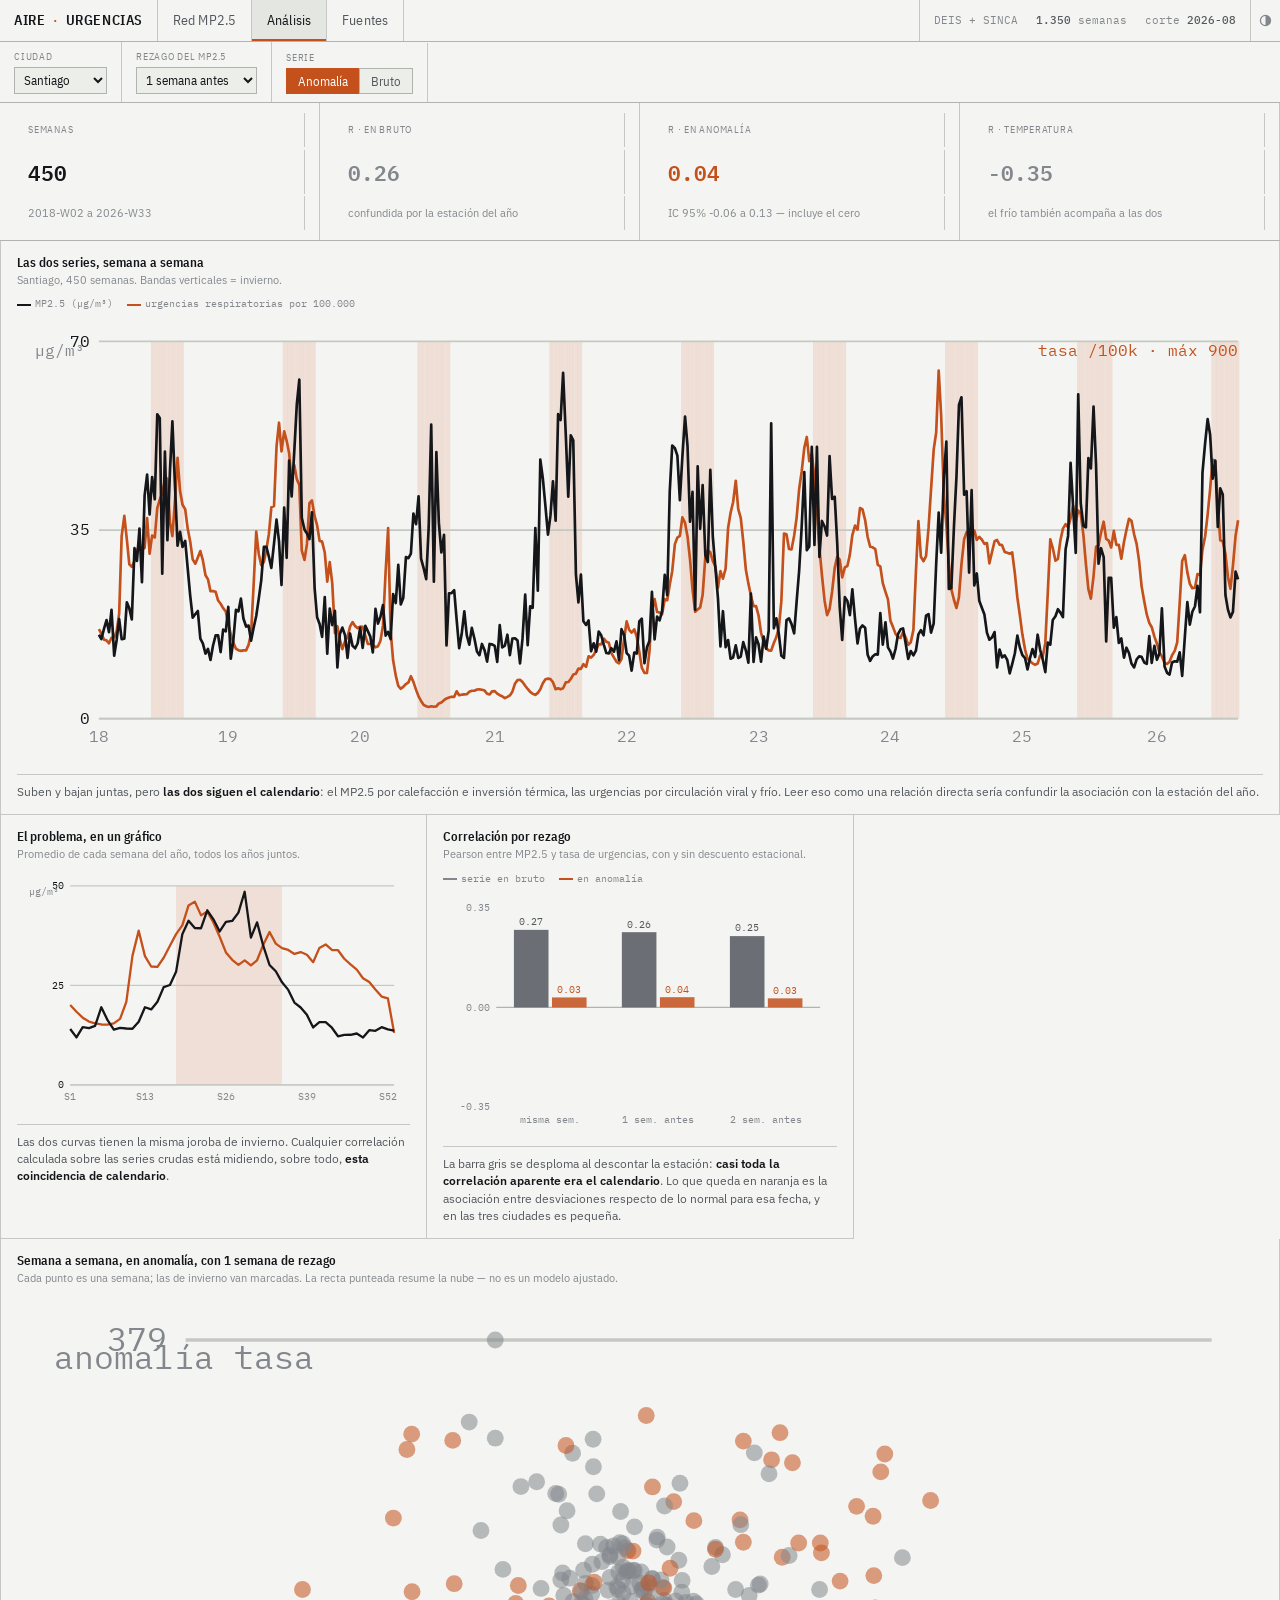
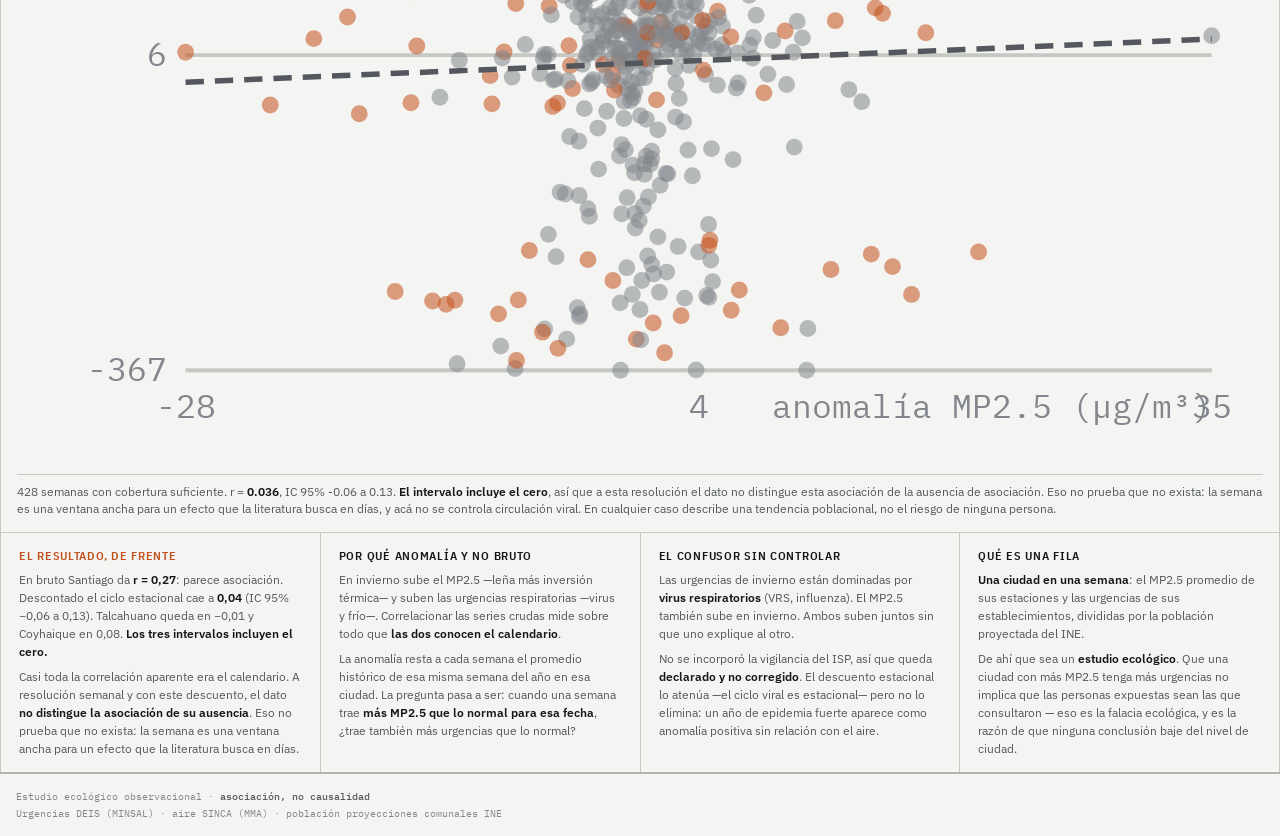
==== sitio/analisis.html @ 6b3b6ead "Rediseñar el sitio con la gramática del meteograma El diseño anterior era la plantilla generica de d" ====
<!doctype html>
<html lang="es">
<head>
<meta charset="utf-8">
<meta name="viewport" content="width=device-width, initial-scale=1">
<title>Análisis semanal · Aire y Urgencias</title>
<meta name="description" content="Asociación entre MP2.5 y consultas de urgencia respiratoria en Santiago, Talcahuano y Coyhaique, 1.350 semanas entre 2018 y 2026.">
<link rel="preconnect" href="https://fonts.gstatic.com" crossorigin>
<link rel="stylesheet" href="https://fonts.googleapis.com/css2?family=IBM+Plex+Mono:wght@400;500;600&family=IBM+Plex+Sans+Condensed:wght@400;500;600&family=IBM+Plex+Sans:wght@400;500;600&display=swap">
<link rel="stylesheet" href="assets/css/estilo.css">
</head>
<body>

<div class="barra">
 <a class="marca" href="index.html">Aire<s>·</s>Urgencias</a>
 <nav>
  <a href="index.html">Red MP2.5</a>
  <a href="analisis.html">Análisis</a>
  <a href="fuentes.html">Fuentes</a>
 </nav>
 <div class="estado">
  <span>DEIS + SINCA</span>
  <span><b id="e-semanas">—</b> semanas</span>
  <span>corte <b id="e-corte">—</b></span>
 </div>
 <button class="tema" aria-label="Cambiar entre tema claro y oscuro">
  <svg width="13" height="13" viewBox="0 0 16 16" fill="currentColor" aria-hidden="true">
   <path d="M8 1a7 7 0 100 14A7 7 0 008 1zm0 1.5v11a5.5 5.5 0 010-11z"/></svg>
 </button>
</div>

<div class="controles">
 <div class="campo">
  <label for="sel-ciudad">Ciudad</label>
  <select id="sel-ciudad"></select>
 </div>
 <div class="campo">
  <label for="sel-rezago">Rezago del MP2.5</label>
  <select id="sel-rezago">
   <option value="0">misma semana</option>
   <option value="1" selected>1 semana antes</option>
   <option value="2">2 semanas antes</option>
  </select>
 </div>
 <div class="campo">
  <label>Serie</label>
  <div class="conmutador" id="modo">
   <button data-modo="anomalia" aria-pressed="true">Anomalía</button>
   <button data-modo="bruto" aria-pressed="false">Bruto</button>
  </div>
 </div>
</div>

<div class="indicadores" id="indicadores"></div>
<div class="paneles" id="paneles"></div>

<div class="franja">
 <div class="notas">
  <section>
   <h3 class="alerta">El resultado, de frente</h3>
   <p>En bruto Santiago da <b>r = 0,27</b>: parece asociación. Descontado el ciclo estacional
    cae a <b>0,04</b> (IC 95% −0,06 a 0,13). Talcahuano queda en −0,01 y Coyhaique en 0,08.
    <b>Los tres intervalos incluyen el cero.</b></p>
   <p>Casi toda la correlación aparente era el calendario. A resolución semanal y con este
    descuento, el dato <b>no distingue la asociación de su ausencia</b>. Eso no prueba que no
    exista: la semana es una ventana ancha para un efecto que la literatura busca en días.</p>
  </section>
  <section>
   <h3>Por qué anomalía y no bruto</h3>
   <p>En invierno sube el MP2.5 —leña más inversión térmica— y suben las urgencias
    respiratorias —virus y frío—. Correlacionar las series crudas mide sobre todo que
    <b>las dos conocen el calendario</b>.</p>
   <p>La anomalía resta a cada semana el promedio histórico de esa misma semana del año en esa
    ciudad. La pregunta pasa a ser: cuando una semana trae <b>más MP2.5 que lo normal para esa
    fecha</b>, ¿trae también más urgencias que lo normal?</p>
  </section>
  <section>
   <h3>El confusor sin controlar</h3>
   <p>Las urgencias de invierno están dominadas por <b>virus respiratorios</b> (VRS,
    influenza). El MP2.5 también sube en invierno. Ambos suben juntos sin que uno explique al
    otro.</p>
   <p>No se incorporó la vigilancia del ISP, así que queda <b>declarado y no corregido</b>. El
    descuento estacional lo atenúa —el ciclo viral es estacional— pero no lo elimina: un año
    de epidemia fuerte aparece como anomalía positiva sin relación con el aire.</p>
  </section>
  <section>
   <h3>Qué es una fila</h3>
   <p><b>Una ciudad en una semana</b>: el MP2.5 promedio de sus estaciones y las urgencias de
    sus establecimientos, divididas por la población proyectada del INE.</p>
   <p>De ahí que sea un <b>estudio ecológico</b>. Que una ciudad con más MP2.5 tenga más
    urgencias no implica que las personas expuestas sean las que consultaron — eso es la
    falacia ecológica, y es la razón de que ninguna conclusión baje del nivel de ciudad.</p>
  </section>
 </div>
</div>

<footer>
 Estudio ecológico observacional · <b>asociación, no causalidad</b><br>
 Urgencias DEIS (MINSAL) · aire SINCA (MMA) · población proyecciones comunales INE
</footer>

<script src="assets/js/comun.js"></script>
<script src="assets/js/analisis.js"></script>
</body>
</html>
---- sitio/assets/css/estilo.css ----
/* Aire y Urgencias — hoja de estilo.

   Referencia de forma: el meteograma. Paneles apilados que comparten UN eje de
   tiempo, sin ejes repetidos; retícula de pelo; números monoespaciados; tipo
   condensada para las etiquetas. Nada de tarjetas flotando ni sombras: los
   paneles se separan con una línea de 1px, como en un instrumento.

   El color es funcional. La interfaz es acromática y el ÚNICO color saturado
   es la escala de MP2.5 más la marca de selección. Si algo tiene color, es
   porque significa algo. */

:root {
  /* Gris de instrumento: neutro frío con una pizca de verde, no azul pizarra. */
  --fondo:#E4E6E2; --panel:#F4F5F2; --panel-2:#ECEEEA; --hundido:#D8DAD5;
  --tinta:#14161A; --tinta-2:#54585E; --tinta-3:#83878D;
  --linea:#C6C9C3; --linea-2:#B0B4AD;
  /* Única marca de estado: naranja de señal, como la aguja de un registrador. */
  --senal:#C4501C; --senal-suave:rgba(196,80,28,.13);
  /* Escala MP2.5 — guías anuales OMS 2021: 5 / 10 / 15 / 25 / 35 µg/m³. */
  --e0:#3C7078; --e1:#6F9160; --e2:#B79A38; --e3:#C4762F; --e4:#AC4632; --e5:#6B2C42;
  --sindato:#B0B4AD;
  color-scheme: light;
}
@media (prefers-color-scheme: dark) { :root:not([data-theme="light"]) {
  --fondo:#0D0F12; --panel:#14171B; --panel-2:#1A1D22; --hundido:#090B0D;
  --tinta:#E2E4E0; --tinta-2:#969A9F; --tinta-3:#6A6E74;
  --linea:#262A2F; --linea-2:#343940;
  --senal:#E8703A; --senal-suave:rgba(232,112,58,.16);
  --e0:#4E8B94; --e1:#84A874; --e2:#CFAF45; --e3:#DC873A; --e4:#C55340; --e5:#8E3D58;
  --sindato:#343940;
  color-scheme: dark;
}}
:root[data-theme="dark"] {
  --fondo:#0D0F12; --panel:#14171B; --panel-2:#1A1D22; --hundido:#090B0D;
  --tinta:#E2E4E0; --tinta-2:#969A9F; --tinta-3:#6A6E74;
  --linea:#262A2F; --linea-2:#343940;
  --senal:#E8703A; --senal-suave:rgba(232,112,58,.16);
  --e0:#4E8B94; --e1:#84A874; --e2:#CFAF45; --e3:#DC873A; --e4:#C55340; --e5:#8E3D58;
  --sindato:#343940;
  color-scheme: dark;
}

*{box-sizing:border-box}
body{margin:0;background:var(--fondo);color:var(--tinta);
  font:400 13px/1.45 "IBM Plex Sans","Helvetica Neue",Arial,sans-serif;
  -webkit-font-smoothing:antialiased}
h1,h2,h3{margin:0;font-family:"IBM Plex Sans Condensed","IBM Plex Sans",Arial,sans-serif;
  font-weight:600;letter-spacing:0}
a{color:inherit}
.n{font-family:"IBM Plex Mono",ui-monospace,monospace;font-variant-numeric:tabular-nums}
.cond{font-family:"IBM Plex Sans Condensed","IBM Plex Sans",Arial,sans-serif}
:focus-visible{outline:1px solid var(--senal);outline-offset:1px}

/* ============ barra superior ============ */
.barra{display:flex;align-items:stretch;height:42px;background:var(--panel);
  border-bottom:1px solid var(--linea-2);position:sticky;top:0;z-index:900}
.barra .marca{display:flex;align-items:center;gap:8px;padding:0 14px;
  border-right:1px solid var(--linea);font-family:"IBM Plex Sans Condensed",Arial,sans-serif;
  font-weight:600;font-size:14px;letter-spacing:.04em;text-transform:uppercase;
  text-decoration:none;white-space:nowrap}
.barra .marca s{text-decoration:none;color:var(--senal)}
.barra nav{display:flex}
.barra nav a{display:flex;align-items:center;padding:0 15px;text-decoration:none;
  font-family:"IBM Plex Sans Condensed",Arial,sans-serif;font-size:13.5px;
  color:var(--tinta-2);border-right:1px solid var(--linea);letter-spacing:.01em}
.barra nav a:hover{color:var(--tinta);background:var(--panel-2)}
.barra nav a[aria-current="page"]{color:var(--tinta);background:var(--fondo);
  box-shadow:inset 0 -2px 0 var(--senal)}
.barra .estado{margin-left:auto;display:flex;align-items:center;gap:18px;padding:0 14px;
  font-family:"IBM Plex Mono",monospace;font-size:10.5px;color:var(--tinta-3);
  border-left:1px solid var(--linea);white-space:nowrap}
.barra .estado b{color:var(--tinta-2);font-weight:500}
.tema{width:30px;border:0;border-left:1px solid var(--linea);background:var(--panel);
  color:var(--tinta-3);cursor:pointer;display:grid;place-items:center}
.tema:hover{color:var(--tinta);background:var(--panel-2)}

/* ============ consola: riel + mapa + tira de tiempo ============ */
.consola{display:grid;grid-template-columns:298px minmax(0,1fr);
  grid-template-rows:minmax(0,1fr) auto;height:calc(100vh - 42px);min-height:560px;
  border-bottom:1px solid var(--linea-2)}
@media (max-width:900px){
  .consola{grid-template-columns:1fr;grid-template-rows:auto 320px auto;height:auto}
  .riel{max-height:300px}
}

/* --- riel de estaciones: una tabla densa, como la lista de un instrumento --- */
.riel{background:var(--panel);border-right:1px solid var(--linea-2);overflow-y:auto;
  min-height:0}
.riel-tit{display:flex;align-items:baseline;justify-content:space-between;
  padding:8px 12px 7px;border-bottom:1px solid var(--linea);position:sticky;top:0;
  background:var(--panel);z-index:2}
.riel-tit h2{font-size:12px;letter-spacing:.07em;text-transform:uppercase}
.riel-tit span{font-family:"IBM Plex Mono",monospace;font-size:10px;color:var(--tinta-3)}
.grupo-ciudad{display:flex;align-items:baseline;gap:8px;padding:9px 12px 5px;
  border-bottom:1px solid var(--linea);background:var(--panel-2);cursor:pointer}
.grupo-ciudad:hover{background:var(--hundido)}
.grupo-ciudad h3{font-size:12.5px;letter-spacing:.05em;text-transform:uppercase}
.grupo-ciudad .cifra{margin-left:auto;font-family:"IBM Plex Mono",monospace;
  font-size:12px;font-weight:600;font-variant-numeric:tabular-nums}
.grupo-ciudad .meta{font-family:"IBM Plex Mono",monospace;font-size:9.5px;
  color:var(--tinta-3)}
.fila-est{display:grid;grid-template-columns:1fr 46px 62px;align-items:center;gap:7px;
  padding:5px 12px;border-bottom:1px solid var(--linea);cursor:pointer;width:100%;
  background:none;border-left:2px solid transparent;text-align:left;color:inherit;
  font:inherit}
.fila-est:hover{background:var(--panel-2)}
.fila-est[aria-pressed="true"]{background:var(--senal-suave);border-left-color:var(--senal)}
.fila-est .nom{font-family:"IBM Plex Sans Condensed",Arial,sans-serif;font-size:12.5px;
  white-space:nowrap;overflow:hidden;text-overflow:ellipsis}
.fila-est .val{font-family:"IBM Plex Mono",monospace;font-size:12px;font-weight:600;
  text-align:right;font-variant-numeric:tabular-nums}
.fila-est .val i{font-style:normal;font-size:9px;color:var(--tinta-3);font-weight:400}
.fila-est svg{display:block}
.sin-viento{font-family:"IBM Plex Mono",monospace;font-size:8.5px;color:var(--tinta-3);
  letter-spacing:.04em}

/* --- mapa a sangre, sin marco --- */
#mapa{min-height:0;background:var(--panel-2)}
.leaflet-container{background:var(--panel-2)!important;
  font-family:"IBM Plex Sans Condensed",Arial,sans-serif!important;font-size:11px!important}
.leaflet-control-attribution{background:var(--panel)!important;color:var(--tinta-3)!important;
  font-size:9.5px!important;border-left:1px solid var(--linea)!important;
  border-top:1px solid var(--linea)!important;border-radius:0!important}
.leaflet-control-attribution a{color:var(--tinta-2)!important}
.leaflet-bar{border:1px solid var(--linea-2)!important;border-radius:0!important;box-shadow:none!important}
.leaflet-bar a{background:var(--panel)!important;color:var(--tinta)!important;
  border-radius:0!important;border-bottom:1px solid var(--linea)!important;
  width:26px!important;height:26px!important;line-height:26px!important}
.leaflet-bar a:hover{background:var(--panel-2)!important}
.leaflet-tooltip{background:var(--panel)!important;border:1px solid var(--linea-2)!important;
  border-radius:0!important;box-shadow:none!important;color:var(--tinta)!important;
  font-family:"IBM Plex Sans Condensed",Arial,sans-serif!important;font-size:11.5px!important;
  padding:4px 7px!important}
.leaflet-tooltip::before{display:none!important}
.rotulo{background:none;border:0}
.rotulo span{font-family:"IBM Plex Sans Condensed",Arial,sans-serif;font-size:10.5px;
  color:var(--tinta-2);white-space:nowrap;
  text-shadow:0 0 3px var(--panel-2),0 0 3px var(--panel-2),0 0 5px var(--panel-2)}
.rotulo.on span{color:var(--tinta);font-weight:600}

/* --- tira de tiempo: un gráfico que se recorre, no un deslizador --- */
.tira{grid-column:1 / -1;display:flex;align-items:stretch;background:var(--panel);
  border-top:1px solid var(--linea-2);height:86px}
.tira .mando{display:flex;flex-direction:column;justify-content:center;gap:3px;
  padding:0 12px;border-right:1px solid var(--linea);min-width:132px}
.tira .mando .mes{font-family:"IBM Plex Mono",monospace;font-size:15px;font-weight:600;
  letter-spacing:-.01em;font-variant-numeric:tabular-nums}
.tira .mando .sub{font-family:"IBM Plex Mono",monospace;font-size:9.5px;color:var(--tinta-3)}
.tira .mando .bs{display:flex;gap:4px;margin-top:3px}
.tira .mando button{width:24px;height:20px;border:1px solid var(--linea-2);
  background:var(--panel-2);color:var(--tinta-2);cursor:pointer;display:grid;
  place-items:center;padding:0}
.tira .mando button:hover{color:var(--tinta);border-color:var(--senal)}
.tira .lienzo{flex:1;min-width:0;position:relative;cursor:col-resize}
.tira .lienzo svg{display:block;width:100%;height:100%}

/* ============ detalle de estación: meteograma ============ */
.detalle{border-bottom:1px solid var(--linea-2);background:var(--panel)}
.det-cab{display:flex;align-items:baseline;gap:14px;flex-wrap:wrap;padding:11px 16px;
  border-bottom:1px solid var(--linea)}
.det-cab h2{font-size:17px;letter-spacing:-.01em}
.det-cab .id{font-family:"IBM Plex Mono",monospace;font-size:10.5px;color:var(--tinta-3);
  letter-spacing:.04em}
.det-cab .der{margin-left:auto;display:flex;gap:20px;align-items:baseline}
.det-cab .der div{text-align:right}
.det-cab .der .k{font-family:"IBM Plex Sans Condensed",Arial,sans-serif;font-size:9.5px;
  letter-spacing:.08em;text-transform:uppercase;color:var(--tinta-3)}
.det-cab .der .v{font-family:"IBM Plex Mono",monospace;font-size:15px;font-weight:600;
  font-variant-numeric:tabular-nums;margin-top:1px}
.det-cuerpo{display:grid;grid-template-columns:minmax(0,1fr) 268px}
@media (max-width:820px){.det-cuerpo{grid-template-columns:1fr}}
.meteograma{padding:12px 16px 14px;min-width:0}
.meteograma svg{display:block;width:100%;height:auto}
.lado{border-left:1px solid var(--linea);padding:12px 16px;min-width:0}
@media (max-width:820px){.lado{border-left:0;border-top:1px solid var(--linea)}}
.lado h3{font-size:11px;letter-spacing:.07em;text-transform:uppercase;color:var(--tinta-2);
  margin-bottom:8px}
.lado svg{display:block;width:100%;height:auto;max-width:236px;margin:0 auto}
.viento{margin-top:11px;padding-top:10px;border-top:1px solid var(--linea);
  display:flex;gap:10px;align-items:flex-start}
.viento .txt{font-size:11.5px;color:var(--tinta-2);line-height:1.45;min-width:0}
.viento .txt b{color:var(--tinta);font-weight:600}
.viento .txt em{font-style:normal;display:block;font-family:"IBM Plex Mono",monospace;
  font-size:9px;letter-spacing:.07em;text-transform:uppercase;color:var(--tinta-3);
  margin-bottom:2px}
.aviso{background:var(--panel-2);border:1px solid var(--linea);padding:11px 13px;
  font-size:11.5px;color:var(--tinta-2);line-height:1.5;margin:0}
.aviso b{color:var(--tinta)}

/* ============ tablas ============ */
.scroll-x{overflow-x:auto}
table{width:100%;border-collapse:collapse;font-size:11.5px}
th{font-family:"IBM Plex Sans Condensed",Arial,sans-serif;font-size:10px;font-weight:600;
  letter-spacing:.06em;text-transform:uppercase;color:var(--tinta-3);text-align:right;
  padding:0 0 4px 9px;border-bottom:1px solid var(--linea-2);white-space:nowrap}
th:first-child{text-align:left;padding-left:0}
td{padding:3.5px 0 3.5px 9px;border-bottom:1px solid var(--linea);text-align:right;
  font-family:"IBM Plex Mono",monospace;font-variant-numeric:tabular-nums}
td:first-child{text-align:left;padding-left:0}
tr.parcial td{color:var(--tinta-3)}
tr.parcial td:first-child::after{content:" parcial";font-size:8.5px;letter-spacing:.06em;
  text-transform:uppercase;color:var(--e3)}

/* ============ escala ============ */
.escala{display:flex;align-items:center;gap:12px;padding:8px 16px;background:var(--panel-2);
  border-bottom:1px solid var(--linea);flex-wrap:wrap}
.escala .et{font-family:"IBM Plex Sans Condensed",Arial,sans-serif;font-size:10px;
  letter-spacing:.07em;text-transform:uppercase;color:var(--tinta-3)}
.rampa{display:flex;flex:1;min-width:190px;max-width:420px}
.rampa div{flex:1;height:9px;position:relative}
.rampa div span{position:absolute;top:11px;left:0;transform:translateX(-50%);
  font-family:"IBM Plex Mono",monospace;font-size:8.5px;color:var(--tinta-3)}
.escala p{margin:0;font-size:11px;color:var(--tinta-3);flex-basis:100%;line-height:1.4}

/* ============ prosa y notas ============ */
.franja{background:var(--panel);border-bottom:1px solid var(--linea-2)}
.caja{max-width:1500px;margin:0 auto;padding:0 16px}
.notas{display:grid;grid-template-columns:repeat(auto-fit,minmax(270px,1fr));gap:0;
  border-left:1px solid var(--linea)}
.notas section{padding:14px 18px;border-right:1px solid var(--linea);min-width:0}
.notas h3{font-size:12px;letter-spacing:.06em;text-transform:uppercase;margin-bottom:7px}
.notas h3.alerta{color:var(--senal)}
.notas p{margin:0 0 7px;font-size:12px;color:var(--tinta-2);line-height:1.5}
.notas p:last-child{margin-bottom:0}
.notas b{color:var(--tinta);font-weight:600}

.prosa{max-width:74ch;padding:26px 0 46px}
.prosa h1{font-size:26px;letter-spacing:-.015em;margin-bottom:6px}
.prosa .bajada{font-size:14px;color:var(--tinta-2);margin:0 0 26px}
.prosa h2{font-size:16px;letter-spacing:.03em;text-transform:uppercase;margin:30px 0 10px;
  padding-bottom:5px;border-bottom:1px solid var(--linea-2)}
.prosa h3{font-size:13.5px;margin:18px 0 6px}
.prosa p{margin:0 0 11px;color:var(--tinta-2);line-height:1.6}
.prosa strong{color:var(--tinta);font-weight:600}
.prosa ul,.prosa ol{margin:0 0 12px;padding-left:19px;color:var(--tinta-2);line-height:1.6}
.prosa li{margin-bottom:5px}
.prosa code{font-family:"IBM Plex Mono",monospace;font-size:11.5px;background:var(--panel-2);
  border:1px solid var(--linea);padding:0 4px}
.prosa pre{background:var(--panel-2);border:1px solid var(--linea);padding:11px 13px;
  overflow-x:auto;font-size:11.5px;line-height:1.55;margin:0 0 13px}
.prosa pre code{background:none;border:0;padding:0}
.prosa table{margin-bottom:14px}
ol.reglas{list-style:none;padding:0;counter-reset:r}
ol.reglas li{counter-increment:r;position:relative;padding-left:26px;margin-bottom:9px}
ol.reglas li::before{content:counter(r);position:absolute;left:0;top:0;
  font-family:"IBM Plex Mono",monospace;font-size:11px;color:var(--senal);font-weight:600}

/* ============ análisis ============ */
.controles{display:flex;align-items:flex-end;gap:0;background:var(--panel);
  border-bottom:1px solid var(--linea-2);flex-wrap:wrap}
.campo{display:flex;flex-direction:column;gap:3px;padding:8px 14px;
  border-right:1px solid var(--linea)}
.campo label{font-family:"IBM Plex Sans Condensed",Arial,sans-serif;font-size:9.5px;
  letter-spacing:.08em;text-transform:uppercase;color:var(--tinta-3)}
.campo select{font-family:"IBM Plex Sans Condensed",Arial,sans-serif;font-size:13px;
  padding:3px 5px;border:1px solid var(--linea-2);background:var(--panel-2);
  color:var(--tinta);cursor:pointer;border-radius:0}
.conmutador{display:flex}
.conmutador button{font-family:"IBM Plex Sans Condensed",Arial,sans-serif;font-size:12.5px;
  padding:4px 11px;border:1px solid var(--linea-2);background:var(--panel-2);
  color:var(--tinta-2);cursor:pointer;margin-left:-1px}
.conmutador button:first-child{margin-left:0}
.conmutador button[aria-pressed="true"]{background:var(--senal);border-color:var(--senal);
  color:#fff}
.indicadores{display:grid;grid-template-columns:repeat(auto-fit,minmax(148px,1fr));
  background:var(--panel);border-bottom:1px solid var(--linea-2)}
.indicadores div{padding:10px 14px;border-right:1px solid var(--linea);min-width:0}
.indicadores .k{font-family:"IBM Plex Sans Condensed",Arial,sans-serif;font-size:9.5px;
  letter-spacing:.08em;text-transform:uppercase;color:var(--tinta-3)}
.indicadores .v{font-family:"IBM Plex Mono",monospace;font-size:21px;font-weight:600;
  line-height:1.15;margin-top:3px;font-variant-numeric:tabular-nums}
.indicadores .d{font-size:10.5px;color:var(--tinta-3);margin-top:2px;line-height:1.35}
.paneles{display:grid;grid-template-columns:repeat(auto-fit,minmax(380px,1fr));
  border-left:1px solid var(--linea);background:var(--panel)}
.paneles > section{border-right:1px solid var(--linea);border-bottom:1px solid var(--linea);
  padding:12px 16px 14px;min-width:0}
.paneles .full{grid-column:1 / -1}
.paneles h3{font-size:12.5px;margin-bottom:2px}
.paneles .sub{font-size:11px;color:var(--tinta-3);margin:0 0 9px;line-height:1.4}
.paneles svg{display:block;width:100%;height:auto}
.paneles .lee{font-size:11.5px;color:var(--tinta-2);line-height:1.5;margin:9px 0 0;
  padding-top:8px;border-top:1px solid var(--linea)}
.paneles .lee b{color:var(--tinta);font-weight:600}
.clave{display:flex;gap:14px;flex-wrap:wrap;font-family:"IBM Plex Mono",monospace;
  font-size:10px;color:var(--tinta-3);margin-bottom:8px}
.clave i{display:inline-block;width:14px;height:2px;margin-right:4px;vertical-align:middle}

footer{padding:14px 16px;font-family:"IBM Plex Mono",monospace;font-size:10px;
  color:var(--tinta-3);line-height:1.7;background:var(--panel);
  border-top:1px solid var(--linea-2)}
footer b{color:var(--tinta-2);font-weight:500}

@media (prefers-reduced-motion:reduce){*{animation-duration:.001ms!important;
  transition-duration:.001ms!important}}
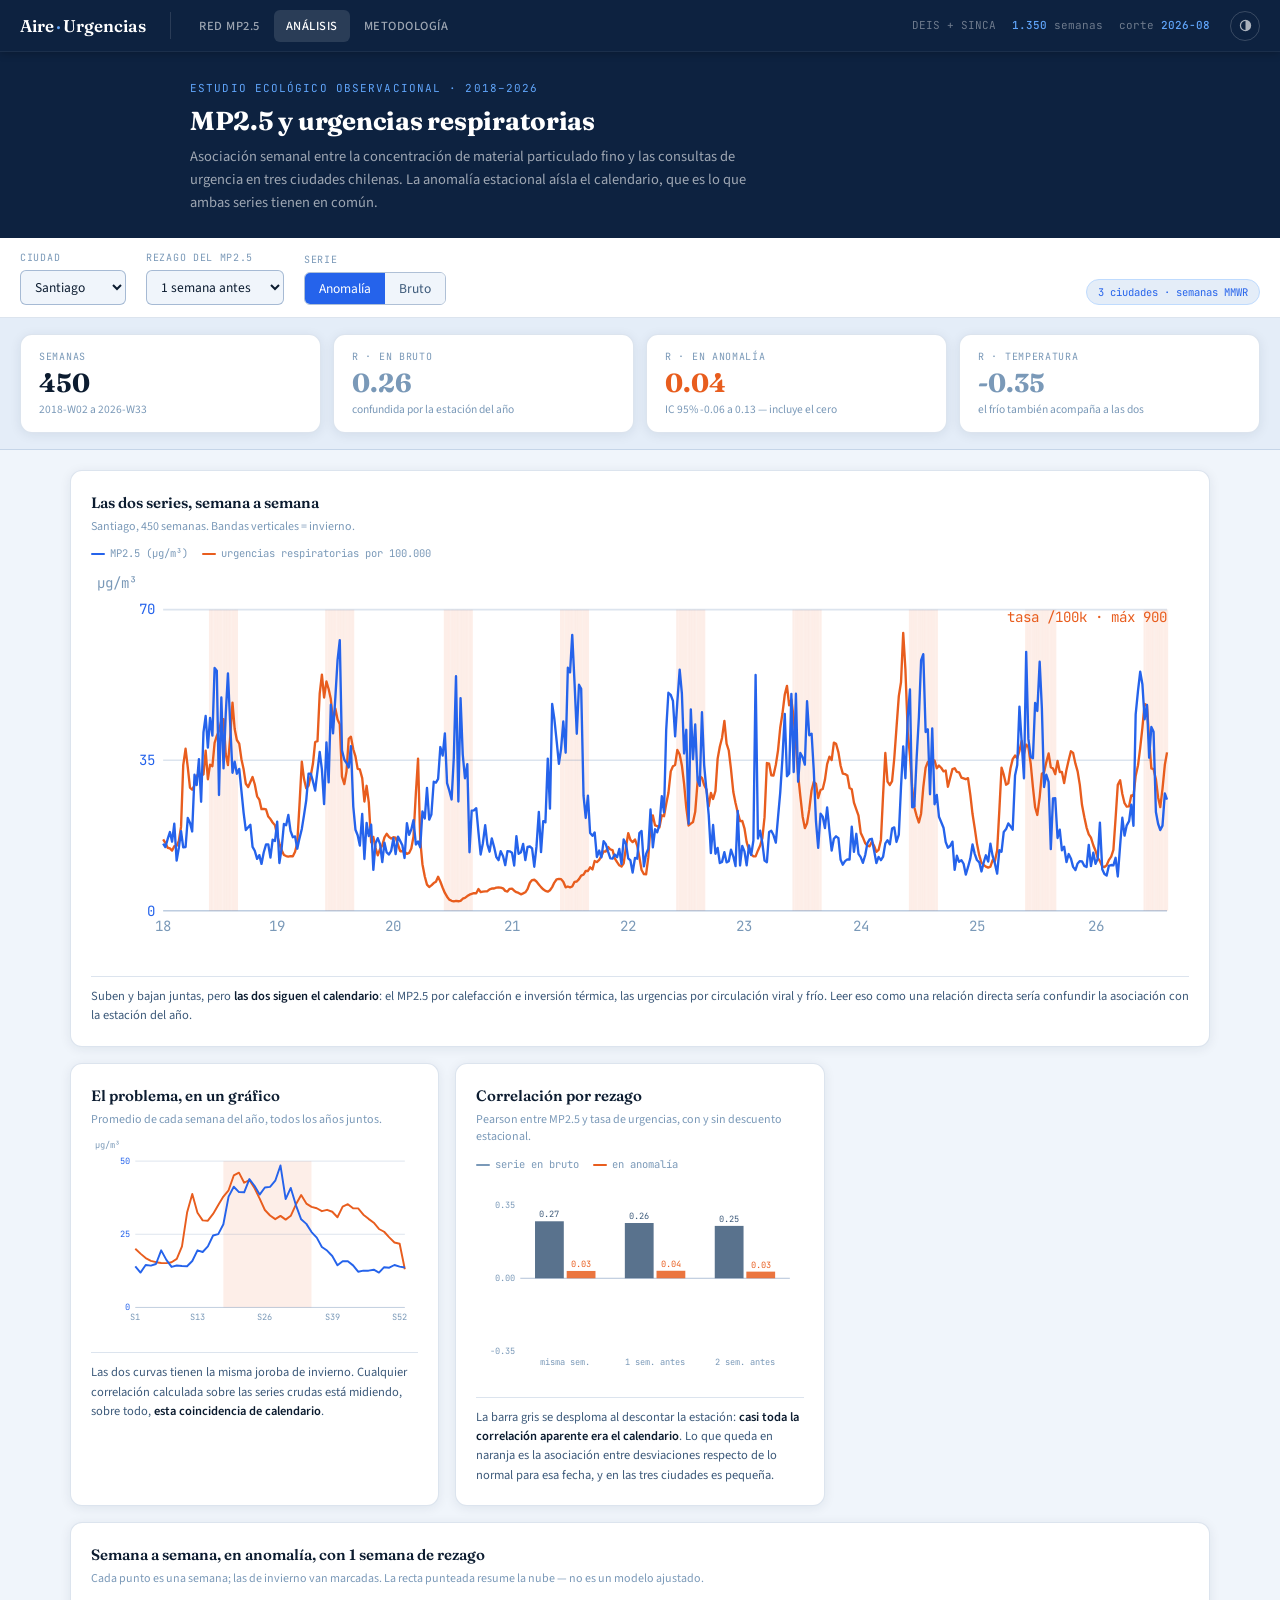
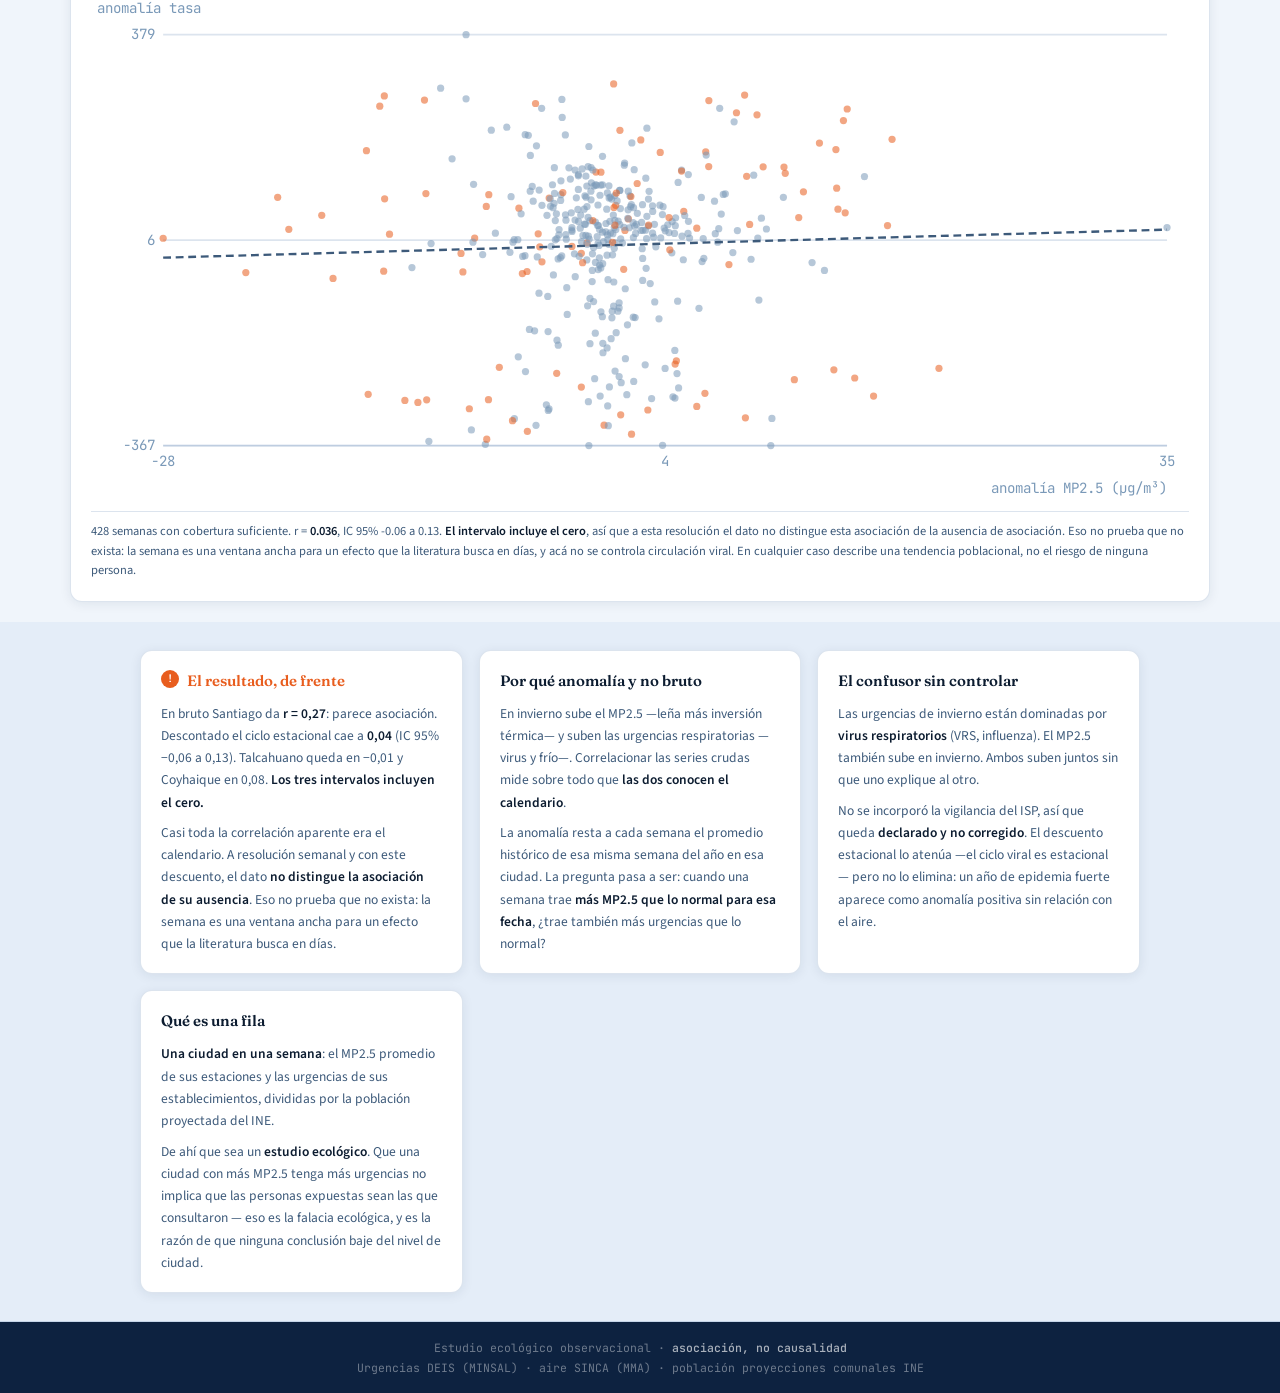
==== commit 63ed2f39: "Add national network ingestion, processing, and export modules for SINCA data - Implemented `red_nac" ====
--- a/sitio/analisis.html
+++ b/sitio/analisis.html
@@ -6,7 +6,7 @@
 <title>Análisis semanal · Aire y Urgencias</title>
 <meta name="description" content="Asociación entre MP2.5 y consultas de urgencia respiratoria en Santiago, Talcahuano y Coyhaique, 1.350 semanas entre 2018 y 2026.">
 <link rel="preconnect" href="https://fonts.gstatic.com" crossorigin>
-<link rel="stylesheet" href="https://fonts.googleapis.com/css2?family=IBM+Plex+Mono:wght@400;500;600&family=IBM+Plex+Sans+Condensed:wght@400;500;600&family=IBM+Plex+Sans:wght@400;500;600&display=swap">
+<link rel="stylesheet" href="https://fonts.googleapis.com/css2?family=Fraunces:opsz,wght@9..144,600;9..144,700&family=JetBrains+Mono:wght@400;500;700&family=Source+Sans+3:wght@400;500;600&display=swap">
 <link rel="stylesheet" href="assets/css/estilo.css">
 </head>
 <body>
@@ -16,7 +16,7 @@
  <nav>
   <a href="index.html">Red MP2.5</a>
   <a href="analisis.html">Análisis</a>
-  <a href="fuentes.html">Fuentes</a>
+  <a href="fuentes.html">Metodolog&iacute;a</a>
  </nav>
  <div class="estado">
   <span>DEIS + SINCA</span>
@@ -28,6 +28,16 @@
    <path d="M8 1a7 7 0 100 14A7 7 0 008 1zm0 1.5v11a5.5 5.5 0 010-11z"/></svg>
  </button>
 </div>
+
+<header class="hero">
+ <div>
+  <div class="ojo">Estudio ecol&oacute;gico observacional &middot; 2018&ndash;2026</div>
+  <h1>MP2.5 y urgencias respiratorias</h1>
+  <p>Asociaci&oacute;n semanal entre la concentraci&oacute;n de material particulado fino y las
+   consultas de urgencia en tres ciudades chilenas. La anomal&iacute;a estacional a&iacute;sla el
+   calendario, que es lo que ambas series tienen en com&uacute;n.</p>
+ </div>
+</header>
 
 <div class="controles">
  <div class="campo">
@@ -49,6 +59,7 @@
    <button data-modo="bruto" aria-pressed="false">Bruto</button>
   </div>
  </div>
+ <span class="pastilla" style="margin-left:auto">3 ciudades &middot; semanas MMWR</span>
 </div>
 
 <div class="indicadores" id="indicadores"></div>
--- a/sitio/assets/css/estilo.css
+++ b/sitio/assets/css/estilo.css
@@ -1,294 +1,400 @@
 /* Aire y Urgencias — hoja de estilo.
 
-   Referencia de forma: el meteograma. Paneles apilados que comparten UN eje de
-   tiempo, sin ejes repetidos; retícula de pelo; números monoespaciados; tipo
-   condensada para las etiquetas. Nada de tarjetas flotando ni sombras: los
-   paneles se separan con una línea de 1px, como en un instrumento.
-
-   El color es funcional. La interfaz es acromática y el ÚNICO color saturado
-   es la escala de MP2.5 más la marca de selección. Si algo tiene color, es
-   porque significa algo. */
+   Referencia de forma: el diseño entregado en Figma. Superficie azul clara,
+   paneles blancos con esquina redondeada y una sombra corta, barra y pie en
+   azul marino, y tres tipografías con oficios distintos: Fraunces para los
+   títulos, Source Sans 3 para el texto y JetBrains Mono para todo número.
+
+   El color sigue siendo funcional. La interfaz es azul y neutra; los únicos
+   colores que significan algo son la escala de MP2.5 (--e0..--e5, un peldaño
+   por guía anual de la OMS), las dos series del análisis (--s1 MP2.5,
+   --s2 urgencias) y el naranja de alerta (--senal).
+
+   La escala de MP2.5 es un semáforo ordenado, no una paleta categórica: su
+   luminosidad es monótona dentro de cada tema —descendente en claro, para que
+   el peor peldaño sea el más oscuro sobre fondo blanco; ascendente en oscuro,
+   para que sea el más brillante sobre fondo marino—. Así el orden se lee
+   incluso sin distinguir los tonos, y cada peldaño va rotulado con su corte.
+   El par de series (#2563eb / #e85d1e claro, #3f86e0 / #e06a2e oscuro) está
+   verificado para daltonismo y contraste en ambos temas. */
 
 :root {
-  /* Gris de instrumento: neutro frío con una pizca de verde, no azul pizarra. */
-  --fondo:#E4E6E2; --panel:#F4F5F2; --panel-2:#ECEEEA; --hundido:#D8DAD5;
-  --tinta:#14161A; --tinta-2:#54585E; --tinta-3:#83878D;
-  --linea:#C6C9C3; --linea-2:#B0B4AD;
-  /* Única marca de estado: naranja de señal, como la aguja de un registrador. */
-  --senal:#C4501C; --senal-suave:rgba(196,80,28,.13);
+  /* Azules de la identidad. */
+  --navy:#0d2240; --azul:#1a4a8a; --azul-medio:#2563eb;
+  --celeste:#60a5fa; --celeste-c:#bfdbfe;
+  /* Superficies. */
+  --fondo:#f0f5fb; --fondo-alt:#e4edf8; --panel:#ffffff; --panel-2:#f7faff;
+  --hundido:#e4edf8;
+  /* Tinta. */
+  --tinta:#0c1c30; --tinta-2:#3d5a7a; --tinta-3:#7a99b8;
+  --linea:rgba(26,74,138,.15); --linea-2:rgba(26,74,138,.35);
+  --sombra:0 2px 12px rgba(13,34,64,.08);
+  --radio:12px;
+  /* Alerta: el único naranja de la interfaz. */
+  --senal:#e85d1e; --senal-suave:rgba(232,93,30,.10);
+  /* Series del análisis. Azul = MP2.5 (lo medido), naranja = urgencias. */
+  --s1:#2563eb; --s2:#e85d1e;
   /* Escala MP2.5 — guías anuales OMS 2021: 5 / 10 / 15 / 25 / 35 µg/m³. */
-  --e0:#3C7078; --e1:#6F9160; --e2:#B79A38; --e3:#C4762F; --e4:#AC4632; --e5:#6B2C42;
-  --sindato:#B0B4AD;
+  --e0:#5fb68b; --e1:#84993a; --e2:#a8781a; --e3:#b45a18; --e4:#9d2f26; --e5:#7a1f3f;
+  --sindato:#b9c6d6;
+  /* Tipografías. */
+  --serif:"Fraunces",Georgia,"Times New Roman",serif;
+  --sans:"Source Sans 3",system-ui,-apple-system,"Segoe UI",Arial,sans-serif;
+  --mono:"JetBrains Mono",ui-monospace,"SFMono-Regular",Consolas,monospace;
   color-scheme: light;
 }
+
+/* El tema oscuro se elige, no se invierte: cada peldaño está escogido contra
+   el fondo marino, no derivado del claro por una fórmula. */
 @media (prefers-color-scheme: dark) { :root:not([data-theme="light"]) {
-  --fondo:#0D0F12; --panel:#14171B; --panel-2:#1A1D22; --hundido:#090B0D;
-  --tinta:#E2E4E0; --tinta-2:#969A9F; --tinta-3:#6A6E74;
-  --linea:#262A2F; --linea-2:#343940;
-  --senal:#E8703A; --senal-suave:rgba(232,112,58,.16);
-  --e0:#4E8B94; --e1:#84A874; --e2:#CFAF45; --e3:#DC873A; --e4:#C55340; --e5:#8E3D58;
-  --sindato:#343940;
+  --navy:#0a1729; --azul:#4a86d8; --azul-medio:#3f86e0;
+  --celeste:#7db4f5; --celeste-c:#1e3a5f;
+  --fondo:#07111f; --fondo-alt:#0c1b30; --panel:#0d2040; --panel-2:#102548;
+  --hundido:#050d18;
+  --tinta:#ddeeff; --tinta-2:#7da8cc; --tinta-3:#4a6e8a;
+  --linea:rgba(96,165,250,.12); --linea-2:rgba(96,165,250,.30);
+  --sombra:0 2px 14px rgba(0,0,0,.35);
+  --senal:#ff8a4d; --senal-suave:rgba(255,138,77,.14);
+  --s1:#3f86e0; --s2:#e06a2e;
+  --e0:#3a7a63; --e1:#6d8c39; --e2:#b08a28; --e3:#d98a3e; --e4:#f47a6a; --e5:#ffa3bb;
+  --sindato:#2a4368;
   color-scheme: dark;
 }}
 :root[data-theme="dark"] {
-  --fondo:#0D0F12; --panel:#14171B; --panel-2:#1A1D22; --hundido:#090B0D;
-  --tinta:#E2E4E0; --tinta-2:#969A9F; --tinta-3:#6A6E74;
-  --linea:#262A2F; --linea-2:#343940;
-  --senal:#E8703A; --senal-suave:rgba(232,112,58,.16);
-  --e0:#4E8B94; --e1:#84A874; --e2:#CFAF45; --e3:#DC873A; --e4:#C55340; --e5:#8E3D58;
-  --sindato:#343940;
+  --navy:#0a1729; --azul:#4a86d8; --azul-medio:#3f86e0;
+  --celeste:#7db4f5; --celeste-c:#1e3a5f;
+  --fondo:#07111f; --fondo-alt:#0c1b30; --panel:#0d2040; --panel-2:#102548;
+  --hundido:#050d18;
+  --tinta:#ddeeff; --tinta-2:#7da8cc; --tinta-3:#4a6e8a;
+  --linea:rgba(96,165,250,.12); --linea-2:rgba(96,165,250,.30);
+  --sombra:0 2px 14px rgba(0,0,0,.35);
+  --senal:#ff8a4d; --senal-suave:rgba(255,138,77,.14);
+  --s1:#3f86e0; --s2:#e06a2e;
+  --e0:#3a7a63; --e1:#6d8c39; --e2:#b08a28; --e3:#d98a3e; --e4:#f47a6a; --e5:#ffa3bb;
+  --sindato:#2a4368;
   color-scheme: dark;
 }
 
 *{box-sizing:border-box}
 body{margin:0;background:var(--fondo);color:var(--tinta);
-  font:400 13px/1.45 "IBM Plex Sans","Helvetica Neue",Arial,sans-serif;
-  -webkit-font-smoothing:antialiased}
-h1,h2,h3{margin:0;font-family:"IBM Plex Sans Condensed","IBM Plex Sans",Arial,sans-serif;
-  font-weight:600;letter-spacing:0}
+  font:400 14px/1.6 var(--sans);-webkit-font-smoothing:antialiased}
+h1,h2,h3{margin:0;font-family:var(--serif);font-weight:600;letter-spacing:0}
 a{color:inherit}
-.n{font-family:"IBM Plex Mono",ui-monospace,monospace;font-variant-numeric:tabular-nums}
-.cond{font-family:"IBM Plex Sans Condensed","IBM Plex Sans",Arial,sans-serif}
-:focus-visible{outline:1px solid var(--senal);outline-offset:1px}
+.n{font-family:var(--mono);font-variant-numeric:tabular-nums}
+.cond{font-family:var(--sans)}
+:focus-visible{outline:2px solid var(--azul-medio);outline-offset:2px;border-radius:3px}
 
 /* ============ barra superior ============ */
-.barra{display:flex;align-items:stretch;height:42px;background:var(--panel);
-  border-bottom:1px solid var(--linea-2);position:sticky;top:0;z-index:900}
-.barra .marca{display:flex;align-items:center;gap:8px;padding:0 14px;
-  border-right:1px solid var(--linea);font-family:"IBM Plex Sans Condensed",Arial,sans-serif;
-  font-weight:600;font-size:14px;letter-spacing:.04em;text-transform:uppercase;
-  text-decoration:none;white-space:nowrap}
-.barra .marca s{text-decoration:none;color:var(--senal)}
-.barra nav{display:flex}
-.barra nav a{display:flex;align-items:center;padding:0 15px;text-decoration:none;
-  font-family:"IBM Plex Sans Condensed",Arial,sans-serif;font-size:13.5px;
-  color:var(--tinta-2);border-right:1px solid var(--linea);letter-spacing:.01em}
-.barra nav a:hover{color:var(--tinta);background:var(--panel-2)}
-.barra nav a[aria-current="page"]{color:var(--tinta);background:var(--fondo);
-  box-shadow:inset 0 -2px 0 var(--senal)}
-.barra .estado{margin-left:auto;display:flex;align-items:center;gap:18px;padding:0 14px;
-  font-family:"IBM Plex Mono",monospace;font-size:10.5px;color:var(--tinta-3);
-  border-left:1px solid var(--linea);white-space:nowrap}
-.barra .estado b{color:var(--tinta-2);font-weight:500}
-.tema{width:30px;border:0;border-left:1px solid var(--linea);background:var(--panel);
-  color:var(--tinta-3);cursor:pointer;display:grid;place-items:center}
-.tema:hover{color:var(--tinta);background:var(--panel-2)}
+.barra{display:flex;align-items:center;gap:8px;height:52px;background:var(--navy);
+  padding:0 20px;border-bottom:1px solid rgba(255,255,255,.06);
+  box-shadow:0 1px 8px rgba(0,0,0,.25);position:sticky;top:0;z-index:900}
+.barra .marca{display:flex;align-items:center;gap:2px;padding-right:24px;margin-right:8px;
+  border-right:1px solid rgba(255,255,255,.12);font-family:var(--serif);
+  font-size:17px;font-weight:600;color:#fff;text-decoration:none;white-space:nowrap}
+.barra .marca s{text-decoration:none;color:var(--celeste)}
+.barra nav{display:flex;gap:2px;margin-right:auto}
+.barra nav a{display:flex;align-items:center;padding:6px 12px;text-decoration:none;
+  font-size:12.5px;font-weight:500;letter-spacing:.04em;text-transform:uppercase;
+  color:rgba(255,255,255,.6);border-radius:6px;transition:background .15s,color .15s}
+.barra nav a:hover{color:#fff;background:rgba(255,255,255,.07)}
+.barra nav a[aria-current="page"]{color:#fff;background:rgba(255,255,255,.12)}
+.barra .estado{display:flex;align-items:center;gap:16px;margin-right:12px;
+  font-family:var(--mono);font-size:11px;color:rgba(255,255,255,.4);white-space:nowrap}
+.barra .estado b{color:var(--celeste);font-weight:500}
+.tema{width:30px;height:30px;flex-shrink:0;border:1px solid rgba(255,255,255,.18);
+  border-radius:50%;background:none;color:rgba(255,255,255,.65);cursor:pointer;
+  display:grid;place-items:center;transition:border-color .15s,color .15s}
+.tema:hover{color:#fff;border-color:rgba(255,255,255,.45)}
+@media (max-width:760px){
+  .barra{height:auto;flex-wrap:wrap;padding:8px 14px;gap:6px}
+  .barra .marca{padding-right:14px;margin-right:4px}
+  .barra .estado{width:100%;margin:0;order:5;gap:12px;font-size:10px;flex-wrap:wrap}
+}
+
+/* ============ encabezado de página ============ */
+.hero{background:var(--navy);color:#fff;padding:28px 24px 24px}
+.hero > div{max-width:900px;margin:0 auto}
+.hero .ojo{font-family:var(--mono);font-size:11px;text-transform:uppercase;
+  letter-spacing:.1em;color:var(--celeste);margin-bottom:8px}
+.hero h1{font-family:var(--serif);font-size:26px;font-weight:700;line-height:1.2;
+  margin-bottom:8px;letter-spacing:-.01em}
+.hero p{font-size:14.5px;color:rgba(255,255,255,.6);max-width:560px;line-height:1.6;margin:0}
 
 /* ============ consola: riel + mapa + tira de tiempo ============ */
-.consola{display:grid;grid-template-columns:298px minmax(0,1fr);
-  grid-template-rows:minmax(0,1fr) auto;height:calc(100vh - 42px);min-height:560px;
-  border-bottom:1px solid var(--linea-2)}
+.consola{display:grid;grid-template-columns:290px minmax(0,1fr);
+  grid-template-rows:minmax(0,1fr) auto;height:calc(100vh - 52px);min-height:560px;
+  border-bottom:1px solid var(--linea)}
 @media (max-width:900px){
   .consola{grid-template-columns:1fr;grid-template-rows:auto 320px auto;height:auto}
   .riel{max-height:300px}
 }
 
-/* --- riel de estaciones: una tabla densa, como la lista de un instrumento --- */
-.riel{background:var(--panel);border-right:1px solid var(--linea-2);overflow-y:auto;
-  min-height:0}
+/* --- riel de estaciones --- */
+.riel{background:var(--panel);border-right:1px solid var(--linea);overflow-y:auto;min-height:0}
 .riel-tit{display:flex;align-items:baseline;justify-content:space-between;
-  padding:8px 12px 7px;border-bottom:1px solid var(--linea);position:sticky;top:0;
-  background:var(--panel);z-index:2}
-.riel-tit h2{font-size:12px;letter-spacing:.07em;text-transform:uppercase}
-.riel-tit span{font-family:"IBM Plex Mono",monospace;font-size:10px;color:var(--tinta-3)}
-.grupo-ciudad{display:flex;align-items:baseline;gap:8px;padding:9px 12px 5px;
+  padding:13px 16px 10px;border-bottom:1px solid var(--linea);background:var(--panel-2);
+  position:sticky;top:0;z-index:2}
+.riel-tit h2{font-family:var(--serif);font-size:14.5px;font-weight:600;color:var(--tinta)}
+.riel-tit span{font-family:var(--mono);font-size:10.5px;color:var(--tinta-3)}
+.grupo-ciudad{display:flex;align-items:baseline;gap:8px;padding:10px 16px 6px;
   border-bottom:1px solid var(--linea);background:var(--panel-2);cursor:pointer}
-.grupo-ciudad:hover{background:var(--hundido)}
-.grupo-ciudad h3{font-size:12.5px;letter-spacing:.05em;text-transform:uppercase}
-.grupo-ciudad .cifra{margin-left:auto;font-family:"IBM Plex Mono",monospace;
-  font-size:12px;font-weight:600;font-variant-numeric:tabular-nums}
-.grupo-ciudad .meta{font-family:"IBM Plex Mono",monospace;font-size:9.5px;
-  color:var(--tinta-3)}
-.fila-est{display:grid;grid-template-columns:1fr 46px 62px;align-items:center;gap:7px;
-  padding:5px 12px;border-bottom:1px solid var(--linea);cursor:pointer;width:100%;
+.grupo-ciudad:hover{background:var(--fondo-alt)}
+.grupo-ciudad h3{font-family:var(--serif);font-size:14px;font-weight:600}
+.grupo-ciudad .cifra{margin-left:auto;font-family:var(--mono);font-size:13px;
+  font-weight:500;font-variant-numeric:tabular-nums}
+.grupo-ciudad .meta{font-family:var(--mono);font-size:10px;color:var(--tinta-3)}
+.fila-est{display:grid;grid-template-columns:1fr 46px 62px;align-items:center;gap:8px;
+  padding:8px 16px;border-bottom:1px solid var(--linea);cursor:pointer;width:100%;
   background:none;border-left:2px solid transparent;text-align:left;color:inherit;
-  font:inherit}
-.fila-est:hover{background:var(--panel-2)}
+  font:inherit;transition:background .12s}
+.fila-est:hover{background:var(--fondo-alt)}
 .fila-est[aria-pressed="true"]{background:var(--senal-suave);border-left-color:var(--senal)}
-.fila-est .nom{font-family:"IBM Plex Sans Condensed",Arial,sans-serif;font-size:12.5px;
-  white-space:nowrap;overflow:hidden;text-overflow:ellipsis}
-.fila-est .val{font-family:"IBM Plex Mono",monospace;font-size:12px;font-weight:600;
-  text-align:right;font-variant-numeric:tabular-nums}
-.fila-est .val i{font-style:normal;font-size:9px;color:var(--tinta-3);font-weight:400}
+.fila-est .nom{font-size:13px;font-weight:500;white-space:nowrap;overflow:hidden;
+  text-overflow:ellipsis}
+.fila-est .val{font-family:var(--mono);font-size:12.5px;font-weight:500;text-align:right;
+  font-variant-numeric:tabular-nums}
+.fila-est .val i{font-style:normal;font-size:9.5px;color:var(--tinta-3);font-weight:400}
 .fila-est svg{display:block}
-.sin-viento{font-family:"IBM Plex Mono",monospace;font-size:8.5px;color:var(--tinta-3);
-  letter-spacing:.04em}
-
-/* --- mapa a sangre, sin marco --- */
-#mapa{min-height:0;background:var(--panel-2)}
-.leaflet-container{background:var(--panel-2)!important;
-  font-family:"IBM Plex Sans Condensed",Arial,sans-serif!important;font-size:11px!important}
-.leaflet-control-attribution{background:var(--panel)!important;color:var(--tinta-3)!important;
-  font-size:9.5px!important;border-left:1px solid var(--linea)!important;
-  border-top:1px solid var(--linea)!important;border-radius:0!important}
+.sin-viento{font-family:var(--mono);font-size:8.5px;color:var(--tinta-3);letter-spacing:.04em}
+
+/* --- mapa a sangre --- */
+#mapa{min-height:0;background:var(--fondo-alt)}
+.leaflet-container{background:var(--fondo-alt)!important;
+  font-family:var(--sans)!important;font-size:12px!important}
+.leaflet-control-attribution{background:rgba(255,255,255,.75)!important;
+  color:var(--tinta-3)!important;font-size:10px!important;border-radius:6px 0 0 0!important;
+  backdrop-filter:blur(4px)}
+:root[data-theme="dark"] .leaflet-control-attribution{background:rgba(13,32,64,.8)!important}
+@media (prefers-color-scheme:dark){:root:not([data-theme="light"]) .leaflet-control-attribution{
+  background:rgba(13,32,64,.8)!important}}
 .leaflet-control-attribution a{color:var(--tinta-2)!important}
-.leaflet-bar{border:1px solid var(--linea-2)!important;border-radius:0!important;box-shadow:none!important}
+.leaflet-bar{border:1px solid var(--linea)!important;border-radius:8px!important;
+  overflow:hidden;box-shadow:var(--sombra)!important}
 .leaflet-bar a{background:var(--panel)!important;color:var(--tinta)!important;
-  border-radius:0!important;border-bottom:1px solid var(--linea)!important;
-  width:26px!important;height:26px!important;line-height:26px!important}
-.leaflet-bar a:hover{background:var(--panel-2)!important}
-.leaflet-tooltip{background:var(--panel)!important;border:1px solid var(--linea-2)!important;
-  border-radius:0!important;box-shadow:none!important;color:var(--tinta)!important;
-  font-family:"IBM Plex Sans Condensed",Arial,sans-serif!important;font-size:11.5px!important;
-  padding:4px 7px!important}
+  border-bottom:1px solid var(--linea)!important;
+  width:28px!important;height:28px!important;line-height:28px!important}
+.leaflet-bar a:hover{background:var(--fondo-alt)!important}
+.leaflet-tooltip{background:var(--panel)!important;border:1px solid var(--linea)!important;
+  border-radius:8px!important;box-shadow:var(--sombra)!important;color:var(--tinta)!important;
+  font-family:var(--sans)!important;font-size:12px!important;padding:5px 9px!important}
 .leaflet-tooltip::before{display:none!important}
 .rotulo{background:none;border:0}
-.rotulo span{font-family:"IBM Plex Sans Condensed",Arial,sans-serif;font-size:10.5px;
-  color:var(--tinta-2);white-space:nowrap;
-  text-shadow:0 0 3px var(--panel-2),0 0 3px var(--panel-2),0 0 5px var(--panel-2)}
+.rotulo span{font-family:var(--mono);font-size:10px;color:var(--tinta-2);white-space:nowrap;
+  background:rgba(255,255,255,.7);padding:1px 6px;border-radius:3px}
+:root[data-theme="dark"] .rotulo span{background:rgba(13,32,64,.72)}
+@media (prefers-color-scheme:dark){:root:not([data-theme="light"]) .rotulo span{
+  background:rgba(13,32,64,.72)}}
 .rotulo.on span{color:var(--tinta);font-weight:600}
 
-/* --- tira de tiempo: un gráfico que se recorre, no un deslizador --- */
+/* --- tira de tiempo --- */
 .tira{grid-column:1 / -1;display:flex;align-items:stretch;background:var(--panel);
-  border-top:1px solid var(--linea-2);height:86px}
-.tira .mando{display:flex;flex-direction:column;justify-content:center;gap:3px;
-  padding:0 12px;border-right:1px solid var(--linea);min-width:132px}
-.tira .mando .mes{font-family:"IBM Plex Mono",monospace;font-size:15px;font-weight:600;
-  letter-spacing:-.01em;font-variant-numeric:tabular-nums}
-.tira .mando .sub{font-family:"IBM Plex Mono",monospace;font-size:9.5px;color:var(--tinta-3)}
-.tira .mando .bs{display:flex;gap:4px;margin-top:3px}
-.tira .mando button{width:24px;height:20px;border:1px solid var(--linea-2);
-  background:var(--panel-2);color:var(--tinta-2);cursor:pointer;display:grid;
-  place-items:center;padding:0}
-.tira .mando button:hover{color:var(--tinta);border-color:var(--senal)}
+  border-top:1px solid var(--linea);height:88px}
+.tira .mando{display:flex;flex-direction:column;justify-content:center;gap:2px;
+  padding:0 16px;border-right:1px solid var(--linea);min-width:140px}
+.tira .mando .mes{font-family:var(--serif);font-size:16px;font-weight:600;
+  font-variant-numeric:tabular-nums;color:var(--tinta)}
+.tira .mando .sub{font-family:var(--mono);font-size:10px;color:var(--tinta-3)}
+.tira .mando .bs{display:flex;gap:4px;margin-top:6px}
+.tira .mando button{width:26px;height:26px;border:1px solid var(--linea);border-radius:6px;
+  background:var(--fondo-alt);color:var(--azul-medio);cursor:pointer;display:grid;
+  place-items:center;padding:0;transition:border-color .12s,background .12s}
+.tira .mando button:hover{border-color:var(--azul-medio);background:var(--panel)}
 .tira .lienzo{flex:1;min-width:0;position:relative;cursor:col-resize}
 .tira .lienzo svg{display:block;width:100%;height:100%}
 
-/* ============ detalle de estación: meteograma ============ */
-.detalle{border-bottom:1px solid var(--linea-2);background:var(--panel)}
-.det-cab{display:flex;align-items:baseline;gap:14px;flex-wrap:wrap;padding:11px 16px;
+/* ============ detalle de estación ============ */
+.detalle{border-bottom:1px solid var(--linea);background:var(--panel)}
+.det-cab{display:flex;align-items:baseline;gap:14px;flex-wrap:wrap;padding:14px 20px;
   border-bottom:1px solid var(--linea)}
-.det-cab h2{font-size:17px;letter-spacing:-.01em}
-.det-cab .id{font-family:"IBM Plex Mono",monospace;font-size:10.5px;color:var(--tinta-3);
-  letter-spacing:.04em}
-.det-cab .der{margin-left:auto;display:flex;gap:20px;align-items:baseline}
+.det-cab h2{font-family:var(--serif);font-size:19px;font-weight:600;letter-spacing:-.01em}
+.det-cab .id{font-family:var(--mono);font-size:11px;color:var(--tinta-3);letter-spacing:.04em}
+.det-cab .der{margin-left:auto;display:flex;gap:22px;align-items:baseline}
 .det-cab .der div{text-align:right}
-.det-cab .der .k{font-family:"IBM Plex Sans Condensed",Arial,sans-serif;font-size:9.5px;
-  letter-spacing:.08em;text-transform:uppercase;color:var(--tinta-3)}
-.det-cab .der .v{font-family:"IBM Plex Mono",monospace;font-size:15px;font-weight:600;
-  font-variant-numeric:tabular-nums;margin-top:1px}
-.det-cuerpo{display:grid;grid-template-columns:minmax(0,1fr) 268px}
+.det-cab .der .k{font-family:var(--mono);font-size:10px;letter-spacing:.07em;
+  text-transform:uppercase;color:var(--tinta-3)}
+.det-cab .der .v{font-family:var(--serif);font-size:19px;font-weight:700;
+  font-variant-numeric:tabular-nums;margin-top:2px}
+.det-cuerpo{display:grid;grid-template-columns:minmax(0,1fr) 280px}
 @media (max-width:820px){.det-cuerpo{grid-template-columns:1fr}}
-.meteograma{padding:12px 16px 14px;min-width:0}
+.meteograma{padding:16px 20px;min-width:0}
 .meteograma svg{display:block;width:100%;height:auto}
-.lado{border-left:1px solid var(--linea);padding:12px 16px;min-width:0}
+.lado{border-left:1px solid var(--linea);padding:16px 20px;min-width:0}
 @media (max-width:820px){.lado{border-left:0;border-top:1px solid var(--linea)}}
-.lado h3{font-size:11px;letter-spacing:.07em;text-transform:uppercase;color:var(--tinta-2);
-  margin-bottom:8px}
+.lado h3{font-family:var(--mono);font-size:10.5px;letter-spacing:.07em;text-transform:uppercase;
+  color:var(--tinta-3);margin-bottom:10px}
 .lado svg{display:block;width:100%;height:auto;max-width:236px;margin:0 auto}
-.viento{margin-top:11px;padding-top:10px;border-top:1px solid var(--linea);
+.viento{margin-top:12px;padding-top:12px;border-top:1px solid var(--linea);
   display:flex;gap:10px;align-items:flex-start}
-.viento .txt{font-size:11.5px;color:var(--tinta-2);line-height:1.45;min-width:0}
+.viento .txt{font-size:12.5px;color:var(--tinta-2);line-height:1.5;min-width:0}
 .viento .txt b{color:var(--tinta);font-weight:600}
-.viento .txt em{font-style:normal;display:block;font-family:"IBM Plex Mono",monospace;
-  font-size:9px;letter-spacing:.07em;text-transform:uppercase;color:var(--tinta-3);
-  margin-bottom:2px}
-.aviso{background:var(--panel-2);border:1px solid var(--linea);padding:11px 13px;
-  font-size:11.5px;color:var(--tinta-2);line-height:1.5;margin:0}
+.viento .txt em{font-style:normal;display:block;font-family:var(--mono);font-size:9.5px;
+  letter-spacing:.07em;text-transform:uppercase;color:var(--tinta-3);margin-bottom:3px}
+.aviso{background:var(--fondo-alt);border:1px solid var(--linea);border-radius:var(--radio);
+  padding:14px 16px;font-size:12.5px;color:var(--tinta-2);line-height:1.55;margin:0}
 .aviso b{color:var(--tinta)}
 
 /* ============ tablas ============ */
-.scroll-x{overflow-x:auto}
-table{width:100%;border-collapse:collapse;font-size:11.5px}
-th{font-family:"IBM Plex Sans Condensed",Arial,sans-serif;font-size:10px;font-weight:600;
-  letter-spacing:.06em;text-transform:uppercase;color:var(--tinta-3);text-align:right;
-  padding:0 0 4px 9px;border-bottom:1px solid var(--linea-2);white-space:nowrap}
-th:first-child{text-align:left;padding-left:0}
-td{padding:3.5px 0 3.5px 9px;border-bottom:1px solid var(--linea);text-align:right;
-  font-family:"IBM Plex Mono",monospace;font-variant-numeric:tabular-nums}
-td:first-child{text-align:left;padding-left:0}
+.scroll-x{overflow-x:auto;border-radius:var(--radio);border:1px solid var(--linea);
+  margin-bottom:16px}
+table{width:100%;border-collapse:collapse;font-size:13px}
+th{background:var(--navy);color:rgba(255,255,255,.8);font-family:var(--mono);font-size:10.5px;
+  font-weight:400;letter-spacing:.06em;text-transform:uppercase;text-align:right;
+  padding:10px 14px;white-space:nowrap}
+th:first-child{text-align:left}
+td{padding:9px 14px;border-bottom:1px solid var(--linea);text-align:right;
+  font-family:var(--mono);font-size:12.5px;font-variant-numeric:tabular-nums;
+  color:var(--tinta-2)}
+td:first-child{text-align:left;color:var(--azul-medio)}
+tbody tr:nth-child(even) td{background:var(--panel-2)}
+tbody tr:last-child td{border-bottom:0}
+/* En las tablas de prosa la celda es texto, no cifra: va en la sans y solo se
+   monoespacia la columna que identifica la fila y lo que se marque con .n. */
+.prosa td{font-family:var(--sans);font-size:13.5px;line-height:1.55;text-align:left}
+.prosa td:first-child{font-family:var(--mono);font-size:12.5px}
+.prosa td.n{font-family:var(--mono);font-size:12.5px;text-align:center}
+.prosa th{text-align:left}
 tr.parcial td{color:var(--tinta-3)}
-tr.parcial td:first-child::after{content:" parcial";font-size:8.5px;letter-spacing:.06em;
-  text-transform:uppercase;color:var(--e3)}
+tr.parcial td:first-child::after{content:" parcial";font-size:9px;letter-spacing:.06em;
+  text-transform:uppercase;color:var(--senal)}
 
 /* ============ escala ============ */
-.escala{display:flex;align-items:center;gap:12px;padding:8px 16px;background:var(--panel-2);
+.escala{display:flex;align-items:center;gap:14px;padding:10px 20px;background:var(--panel);
   border-bottom:1px solid var(--linea);flex-wrap:wrap}
-.escala .et{font-family:"IBM Plex Sans Condensed",Arial,sans-serif;font-size:10px;
-  letter-spacing:.07em;text-transform:uppercase;color:var(--tinta-3)}
-.rampa{display:flex;flex:1;min-width:190px;max-width:420px}
-.rampa div{flex:1;height:9px;position:relative}
-.rampa div span{position:absolute;top:11px;left:0;transform:translateX(-50%);
-  font-family:"IBM Plex Mono",monospace;font-size:8.5px;color:var(--tinta-3)}
-.escala p{margin:0;font-size:11px;color:var(--tinta-3);flex-basis:100%;line-height:1.4}
-
-/* ============ prosa y notas ============ */
-.franja{background:var(--panel);border-bottom:1px solid var(--linea-2)}
-.caja{max-width:1500px;margin:0 auto;padding:0 16px}
-.notas{display:grid;grid-template-columns:repeat(auto-fit,minmax(270px,1fr));gap:0;
-  border-left:1px solid var(--linea)}
-.notas section{padding:14px 18px;border-right:1px solid var(--linea);min-width:0}
-.notas h3{font-size:12px;letter-spacing:.06em;text-transform:uppercase;margin-bottom:7px}
+.escala .et{font-family:var(--mono);font-size:10.5px;letter-spacing:.06em;
+  text-transform:uppercase;color:var(--tinta-3);white-space:nowrap}
+/* Sin `overflow:hidden`: las etiquetas de los cortes (5/10/15/25/35) cuelgan
+   por debajo de la barra y ese recorte se las comía. La esquina redondeada se
+   consigue en los peldaños de los extremos. */
+.rampa{display:flex;flex:1;min-width:190px;max-width:300px;border-radius:5px;
+  border:1px solid var(--linea)}
+.rampa div{flex:1;height:10px;position:relative}
+.rampa div:first-child{border-radius:4px 0 0 4px}
+.rampa div:last-child{border-radius:0 4px 4px 0}
+.rampa div span{position:absolute;top:14px;left:0;transform:translateX(-50%);
+  font-family:var(--mono);font-size:9px;color:var(--tinta-3)}
+.escala p{margin:0;font-size:12.5px;color:var(--tinta-3);flex-basis:100%;line-height:1.5}
+/* Interruptor de la capa nacional. Cuando el JSON no está queda desactivado y
+   atenuado, no oculto: que se vea que la capa existe y falta generarla. */
+.interruptor{display:flex;align-items:center;gap:7px;cursor:pointer;
+  font-family:var(--mono);font-size:10.5px;letter-spacing:.05em;text-transform:uppercase;
+  color:var(--tinta-2);white-space:nowrap;padding:4px 10px;border-radius:99px;
+  border:1px solid var(--linea);background:var(--fondo-alt)}
+.interruptor:hover{border-color:var(--linea-2)}
+.interruptor input{accent-color:var(--azul-medio);width:13px;height:13px;cursor:pointer;
+  margin:0}
+.interruptor b{color:var(--azul-medio);font-weight:500}
+.interruptor:has(input:disabled){opacity:.45;cursor:not-allowed}
+.interruptor:has(input:disabled) input{cursor:not-allowed}
+
+/* ============ franjas, notas y tarjetas ============ */
+.franja{background:var(--fondo-alt);border-bottom:1px solid var(--linea);padding:28px 20px}
+.caja{max-width:1100px;margin:0 auto;padding:0 20px}
+.notas{max-width:1000px;margin:0 auto;display:grid;
+  grid-template-columns:repeat(auto-fit,minmax(270px,1fr));gap:16px}
+.notas section{background:var(--panel);border:1px solid var(--linea);border-radius:var(--radio);
+  padding:18px 20px;box-shadow:var(--sombra);min-width:0}
+.notas h3{font-family:var(--serif);font-size:15px;font-weight:600;color:var(--tinta);
+  margin-bottom:10px;display:flex;align-items:flex-start;gap:8px}
 .notas h3.alerta{color:var(--senal)}
-.notas p{margin:0 0 7px;font-size:12px;color:var(--tinta-2);line-height:1.5}
+.notas h3.alerta::before{content:"!";display:inline-flex;align-items:center;
+  justify-content:center;width:18px;height:18px;border-radius:50%;background:var(--senal);
+  color:#fff;font-family:var(--mono);font-size:10.5px;font-weight:700;flex-shrink:0;
+  margin-top:1px}
+.notas p{margin:0 0 8px;font-size:13.5px;color:var(--tinta-2);line-height:1.65}
 .notas p:last-child{margin-bottom:0}
 .notas b{color:var(--tinta);font-weight:600}
 
-.prosa{max-width:74ch;padding:26px 0 46px}
-.prosa h1{font-size:26px;letter-spacing:-.015em;margin-bottom:6px}
-.prosa .bajada{font-size:14px;color:var(--tinta-2);margin:0 0 26px}
-.prosa h2{font-size:16px;letter-spacing:.03em;text-transform:uppercase;margin:30px 0 10px;
-  padding-bottom:5px;border-bottom:1px solid var(--linea-2)}
-.prosa h3{font-size:13.5px;margin:18px 0 6px}
-.prosa p{margin:0 0 11px;color:var(--tinta-2);line-height:1.6}
+/* Píldora de contexto: una cifra breve que no merece una tarjeta. */
+.pastilla{font-family:var(--mono);font-size:10.5px;color:var(--azul-medio);
+  border:1px solid var(--celeste-c);background:var(--fondo-alt);padding:4px 11px;
+  border-radius:99px;white-space:nowrap}
+
+/* ============ prosa ============ */
+.prosa{max-width:800px;margin:0 auto;padding:36px 0 48px}
+.prosa h2{font-family:var(--serif);font-size:21px;font-weight:600;color:var(--tinta);
+  margin:36px 0 14px;padding-bottom:10px;border-bottom:1px solid var(--linea)}
+.prosa h2:first-child{margin-top:0}
+.prosa h3{font-family:var(--serif);font-size:16px;font-weight:600;color:var(--azul);
+  margin:22px 0 8px}
+.prosa p{margin:0 0 12px;font-size:14px;color:var(--tinta-2);line-height:1.72}
 .prosa strong{color:var(--tinta);font-weight:600}
-.prosa ul,.prosa ol{margin:0 0 12px;padding-left:19px;color:var(--tinta-2);line-height:1.6}
-.prosa li{margin-bottom:5px}
-.prosa code{font-family:"IBM Plex Mono",monospace;font-size:11.5px;background:var(--panel-2);
-  border:1px solid var(--linea);padding:0 4px}
-.prosa pre{background:var(--panel-2);border:1px solid var(--linea);padding:11px 13px;
-  overflow-x:auto;font-size:11.5px;line-height:1.55;margin:0 0 13px}
-.prosa pre code{background:none;border:0;padding:0}
-.prosa table{margin-bottom:14px}
-ol.reglas{list-style:none;padding:0;counter-reset:r}
-ol.reglas li{counter-increment:r;position:relative;padding-left:26px;margin-bottom:9px}
-ol.reglas li::before{content:counter(r);position:absolute;left:0;top:0;
-  font-family:"IBM Plex Mono",monospace;font-size:11px;color:var(--senal);font-weight:600}
+.prosa ul,.prosa ol{margin:0 0 14px;padding-left:20px;color:var(--tinta-2);line-height:1.7}
+.prosa li{margin-bottom:6px;font-size:14px}
+.prosa code{font-family:var(--mono);font-size:12.5px;background:var(--fondo-alt);
+  border:1px solid var(--linea);border-radius:4px;padding:1px 5px;color:var(--azul)}
+.prosa pre{background:var(--navy);border:1px solid rgba(255,255,255,.05);
+  border-radius:10px;padding:18px 20px;overflow-x:auto;margin:0 0 16px}
+.prosa pre code{font-family:var(--mono);font-size:12.5px;color:#93c5fd;line-height:1.7;
+  background:none;border:0;padding:0}
+ol.reglas{list-style:none;padding:0;margin:0 0 14px;counter-reset:r}
+ol.reglas li{counter-increment:r;display:flex;gap:14px;padding:14px 16px;
+  border-radius:8px;background:var(--panel);border:1px solid var(--linea);
+  box-shadow:var(--sombra);margin-bottom:8px;font-size:13.5px;line-height:1.65}
+ol.reglas li::before{content:counter(r);font-family:var(--mono);font-size:11.5px;color:#fff;
+  background:var(--azul-medio);border-radius:50%;width:22px;height:22px;display:flex;
+  align-items:center;justify-content:center;flex-shrink:0;font-weight:700;margin-top:1px}
+
+/* Tarjetas del stack: una pieza de la infraestructura por tarjeta. */
+.stack{display:grid;grid-template-columns:repeat(auto-fit,minmax(210px,1fr));gap:12px;
+  margin-bottom:16px}
+.stack article{background:var(--panel);border:1px solid var(--linea);border-radius:var(--radio);
+  padding:16px 18px;box-shadow:var(--sombra);display:flex;flex-direction:column;gap:6px}
+.stack .icono{width:36px;height:36px;border-radius:8px;background:var(--fondo-alt);
+  border:1.5px dashed var(--linea-2);display:grid;place-items:center;font-family:var(--mono);
+  font-size:11px;color:var(--tinta-3);margin-bottom:2px}
+.stack h3{font-family:var(--mono);font-size:12.5px;font-weight:500;color:var(--azul-medio)}
+.stack p{margin:0;font-size:12.5px;color:var(--tinta-2);line-height:1.5}
+.stack .pastilla{align-self:flex-start;margin-top:4px;text-transform:uppercase;
+  letter-spacing:.07em;font-size:9.5px}
 
 /* ============ análisis ============ */
-.controles{display:flex;align-items:flex-end;gap:0;background:var(--panel);
-  border-bottom:1px solid var(--linea-2);flex-wrap:wrap}
-.campo{display:flex;flex-direction:column;gap:3px;padding:8px 14px;
-  border-right:1px solid var(--linea)}
-.campo label{font-family:"IBM Plex Sans Condensed",Arial,sans-serif;font-size:9.5px;
-  letter-spacing:.08em;text-transform:uppercase;color:var(--tinta-3)}
-.campo select{font-family:"IBM Plex Sans Condensed",Arial,sans-serif;font-size:13px;
-  padding:3px 5px;border:1px solid var(--linea-2);background:var(--panel-2);
-  color:var(--tinta);cursor:pointer;border-radius:0}
-.conmutador{display:flex}
-.conmutador button{font-family:"IBM Plex Sans Condensed",Arial,sans-serif;font-size:12.5px;
-  padding:4px 11px;border:1px solid var(--linea-2);background:var(--panel-2);
-  color:var(--tinta-2);cursor:pointer;margin-left:-1px}
-.conmutador button:first-child{margin-left:0}
-.conmutador button[aria-pressed="true"]{background:var(--senal);border-color:var(--senal);
-  color:#fff}
-.indicadores{display:grid;grid-template-columns:repeat(auto-fit,minmax(148px,1fr));
-  background:var(--panel);border-bottom:1px solid var(--linea-2)}
-.indicadores div{padding:10px 14px;border-right:1px solid var(--linea);min-width:0}
-.indicadores .k{font-family:"IBM Plex Sans Condensed",Arial,sans-serif;font-size:9.5px;
-  letter-spacing:.08em;text-transform:uppercase;color:var(--tinta-3)}
-.indicadores .v{font-family:"IBM Plex Mono",monospace;font-size:21px;font-weight:600;
-  line-height:1.15;margin-top:3px;font-variant-numeric:tabular-nums}
-.indicadores .d{font-size:10.5px;color:var(--tinta-3);margin-top:2px;line-height:1.35}
-.paneles{display:grid;grid-template-columns:repeat(auto-fit,minmax(380px,1fr));
-  border-left:1px solid var(--linea);background:var(--panel)}
-.paneles > section{border-right:1px solid var(--linea);border-bottom:1px solid var(--linea);
-  padding:12px 16px 14px;min-width:0}
+.controles{display:flex;align-items:flex-end;gap:20px;background:var(--panel);
+  border-bottom:1px solid var(--linea);padding:12px 20px;flex-wrap:wrap}
+.campo{display:flex;flex-direction:column;gap:4px}
+.campo label{font-family:var(--mono);font-size:10px;letter-spacing:.07em;
+  text-transform:uppercase;color:var(--tinta-3)}
+.campo select{font-family:var(--sans);font-size:13.5px;padding:6px 10px;
+  border:1px solid var(--linea-2);border-radius:6px;background:var(--fondo);
+  color:var(--tinta);cursor:pointer}
+.conmutador{display:flex;border:1px solid var(--linea-2);border-radius:6px;overflow:hidden}
+.conmutador button{font-family:var(--sans);font-size:13.5px;padding:6px 14px;border:0;
+  background:var(--fondo);color:var(--tinta-2);cursor:pointer;transition:background .12s}
+.conmutador button[aria-pressed="true"]{background:var(--azul-medio);color:#fff}
+.indicadores{display:grid;grid-template-columns:repeat(auto-fit,minmax(160px,1fr));gap:12px;
+  padding:16px 20px;background:var(--fondo-alt);border-bottom:1px solid var(--linea)}
+/* Solo el hijo directo es tarjeta: dentro van .k/.v/.d, que no llevan marco. */
+.indicadores > div{background:var(--panel);border:1px solid var(--linea);
+  border-radius:var(--radio);padding:14px 18px;box-shadow:var(--sombra);min-width:0}
+.indicadores .k{font-family:var(--mono);font-size:10px;letter-spacing:.07em;
+  text-transform:uppercase;color:var(--tinta-3)}
+.indicadores .v{font-family:var(--serif);font-size:26px;font-weight:700;line-height:1.05;
+  margin-top:5px;font-variant-numeric:tabular-nums;color:var(--tinta)}
+.indicadores .d{font-size:11.5px;color:var(--tinta-3);margin-top:4px;line-height:1.4}
+/* El ancho está acotado a propósito: los gráficos son SVG con viewBox fijo, así
+   que una tarjeta muy ancha no dibuja más detalle, solo agranda las tipografías
+   del eje. Con este tope el estiramiento se queda cerca de 1×. */
+.paneles{display:grid;grid-template-columns:repeat(auto-fit,minmax(320px,1fr));gap:16px;
+  padding:20px;background:var(--fondo);max-width:1180px;margin:0 auto}
+.paneles > section{background:var(--panel);border:1px solid var(--linea);
+  border-radius:var(--radio);padding:20px;box-shadow:var(--sombra);min-width:0}
 .paneles .full{grid-column:1 / -1}
-.paneles h3{font-size:12.5px;margin-bottom:2px}
-.paneles .sub{font-size:11px;color:var(--tinta-3);margin:0 0 9px;line-height:1.4}
+.paneles h3{font-family:var(--serif);font-size:15px;font-weight:600;color:var(--tinta);
+  margin-bottom:3px}
+.paneles .sub{font-size:12px;color:var(--tinta-3);margin:0 0 10px;line-height:1.45}
 .paneles svg{display:block;width:100%;height:auto}
-.paneles .lee{font-size:11.5px;color:var(--tinta-2);line-height:1.5;margin:9px 0 0;
-  padding-top:8px;border-top:1px solid var(--linea)}
+.paneles .lee{font-size:12.5px;color:var(--tinta-2);line-height:1.55;margin:12px 0 0;
+  padding-top:10px;border-top:1px solid var(--linea)}
 .paneles .lee b{color:var(--tinta);font-weight:600}
-.clave{display:flex;gap:14px;flex-wrap:wrap;font-family:"IBM Plex Mono",monospace;
-  font-size:10px;color:var(--tinta-3);margin-bottom:8px}
-.clave i{display:inline-block;width:14px;height:2px;margin-right:4px;vertical-align:middle}
-
-footer{padding:14px 16px;font-family:"IBM Plex Mono",monospace;font-size:10px;
-  color:var(--tinta-3);line-height:1.7;background:var(--panel);
-  border-top:1px solid var(--linea-2)}
-footer b{color:var(--tinta-2);font-weight:500}
+.clave{display:flex;gap:14px;flex-wrap:wrap;font-family:var(--mono);font-size:10.5px;
+  color:var(--tinta-3);margin-bottom:10px}
+.clave i{display:inline-block;width:14px;height:2px;margin-right:5px;vertical-align:middle;
+  border-radius:1px}
+
+/* ============ pie ============ */
+footer{background:var(--navy);color:rgba(255,255,255,.4);font-family:var(--mono);
+  font-size:11.5px;line-height:1.7;padding:16px 24px;text-align:center}
+footer b{color:rgba(255,255,255,.65);font-weight:500}
+footer a{color:var(--celeste)}
 
 @media (prefers-reduced-motion:reduce){*{animation-duration:.001ms!important;
   transition-duration:.001ms!important}}
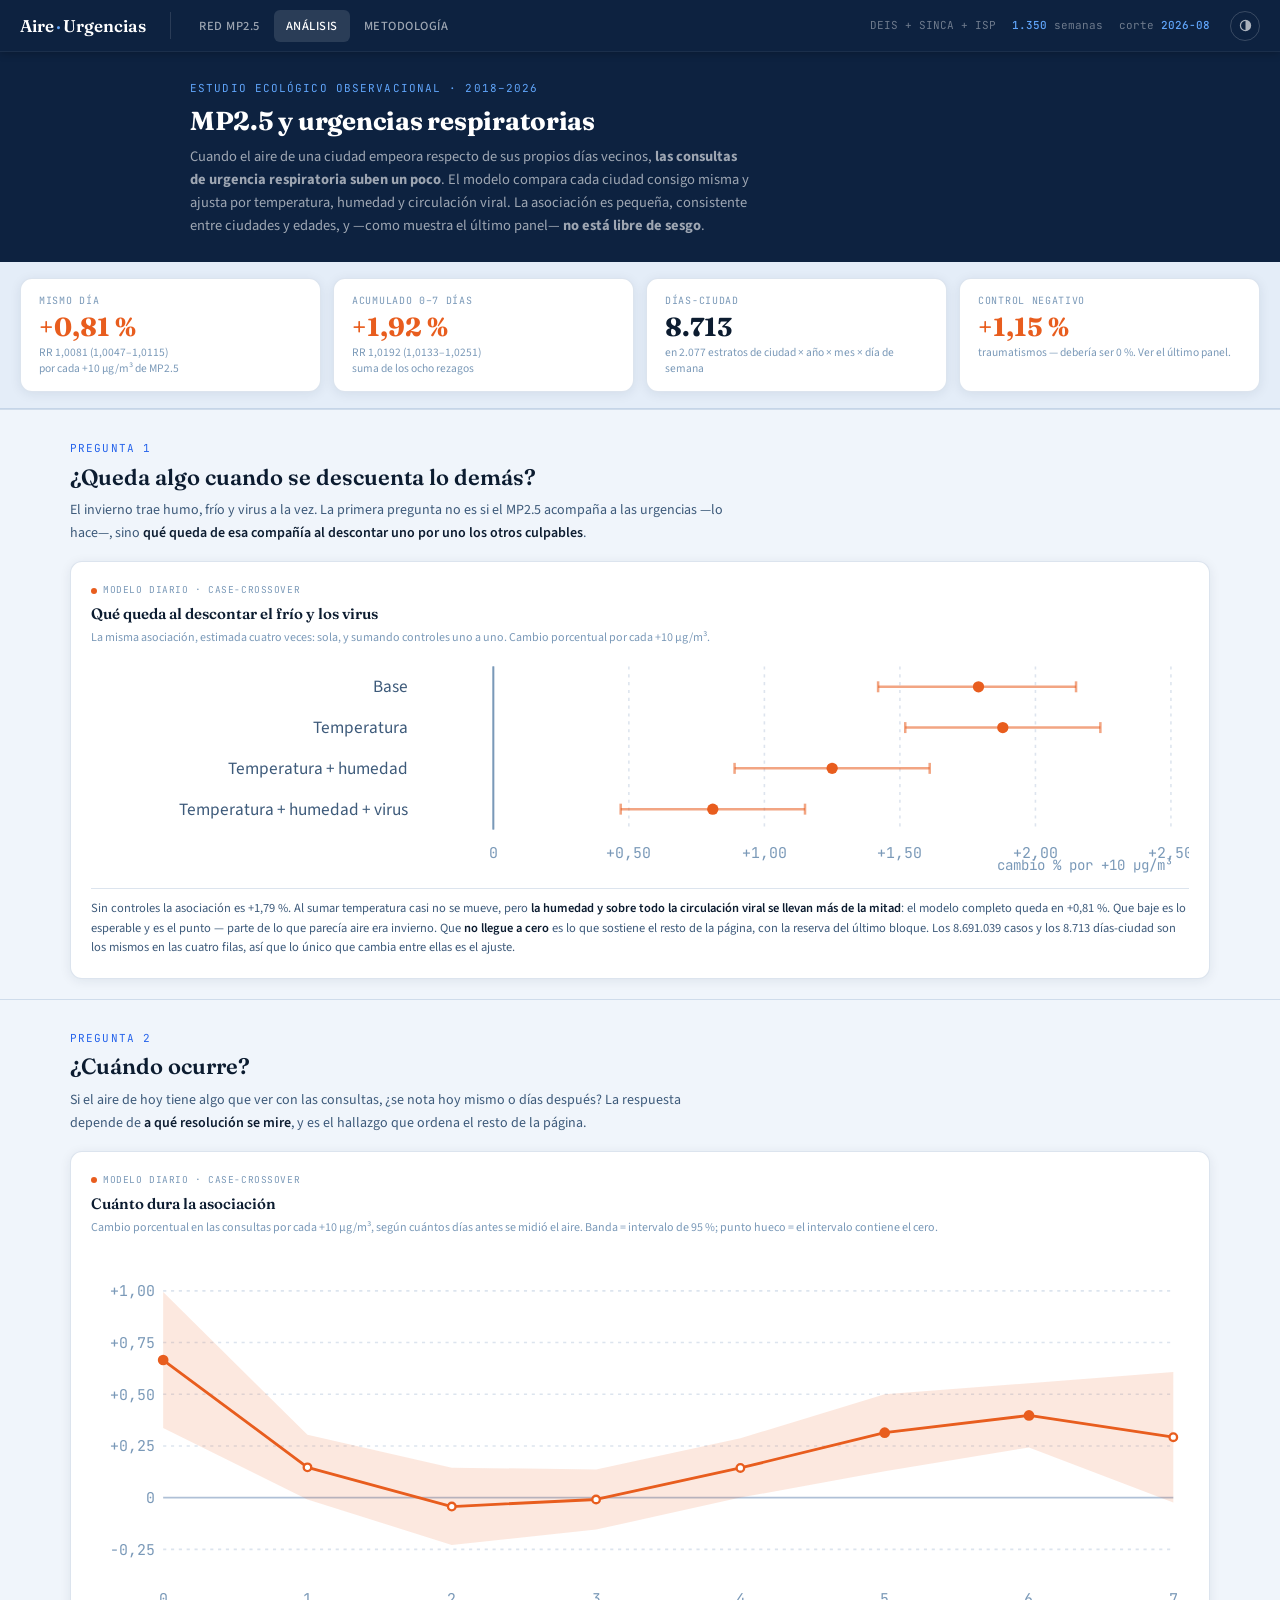
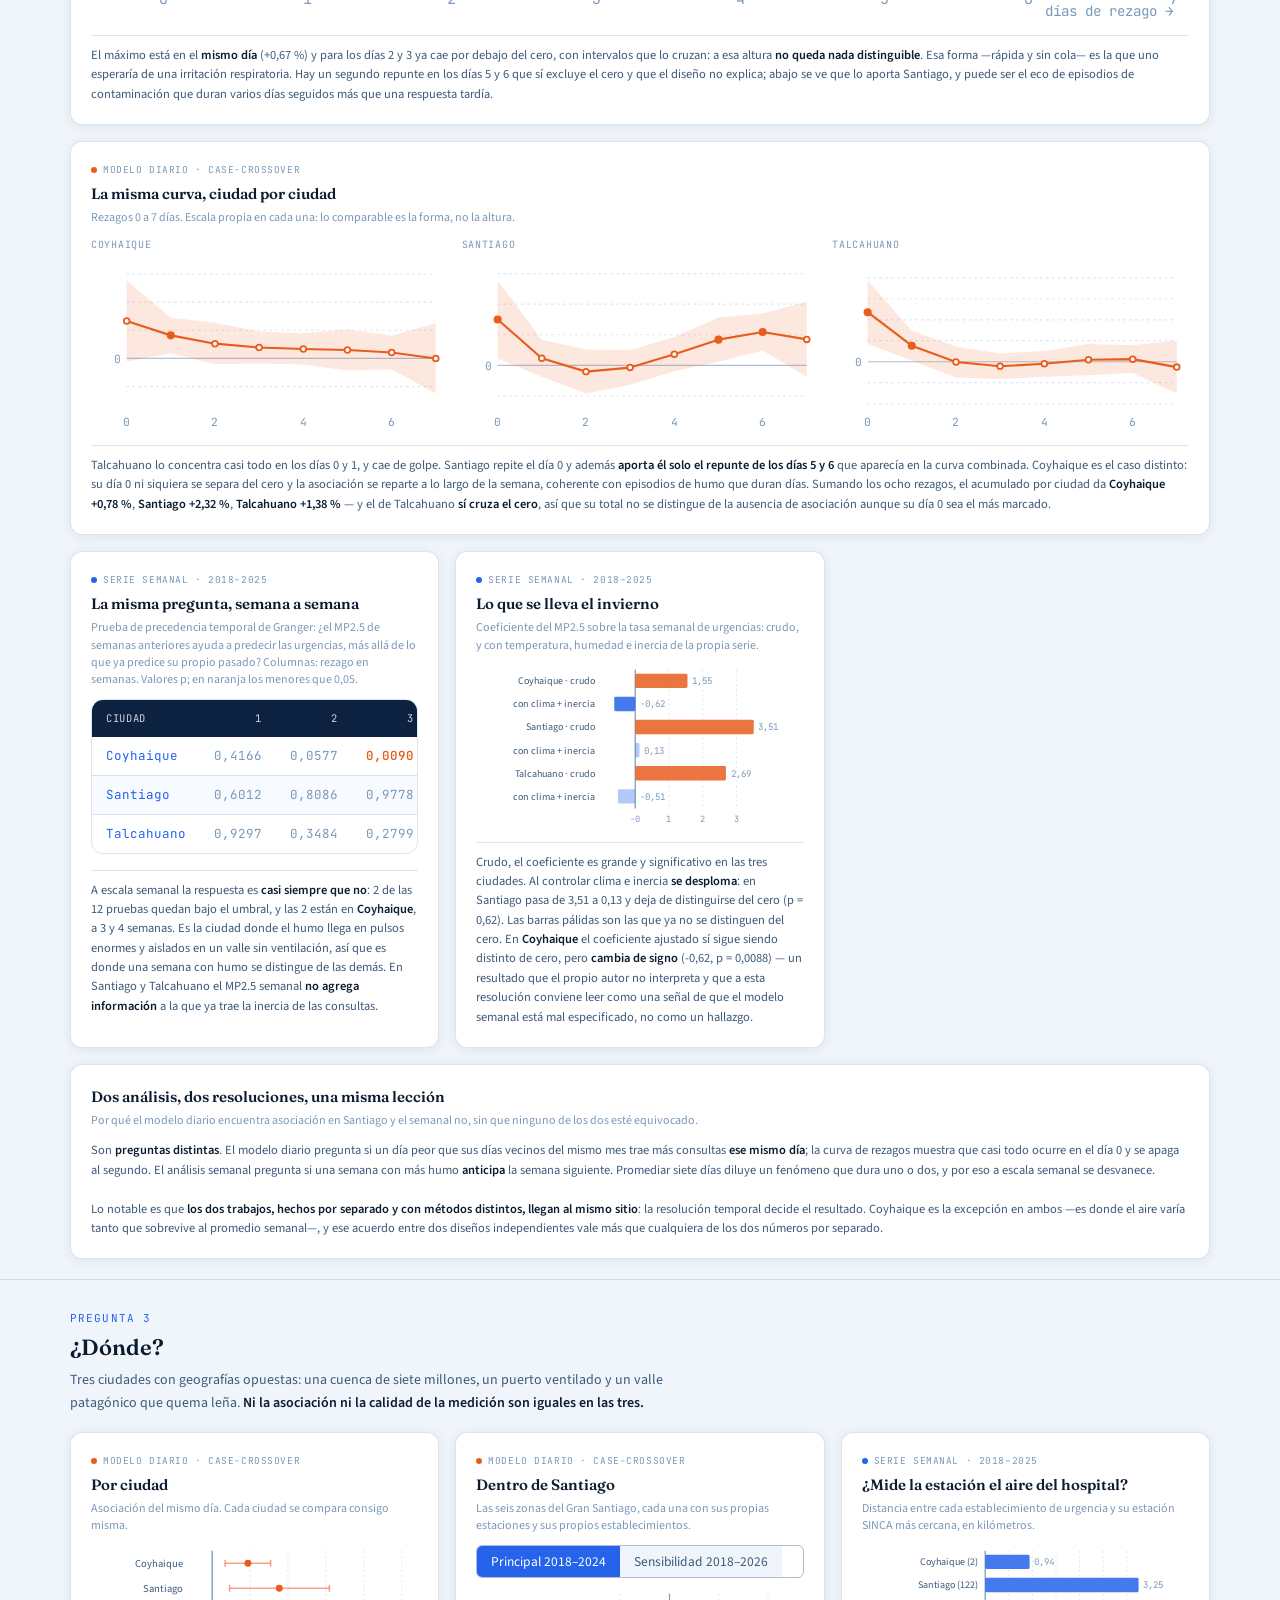
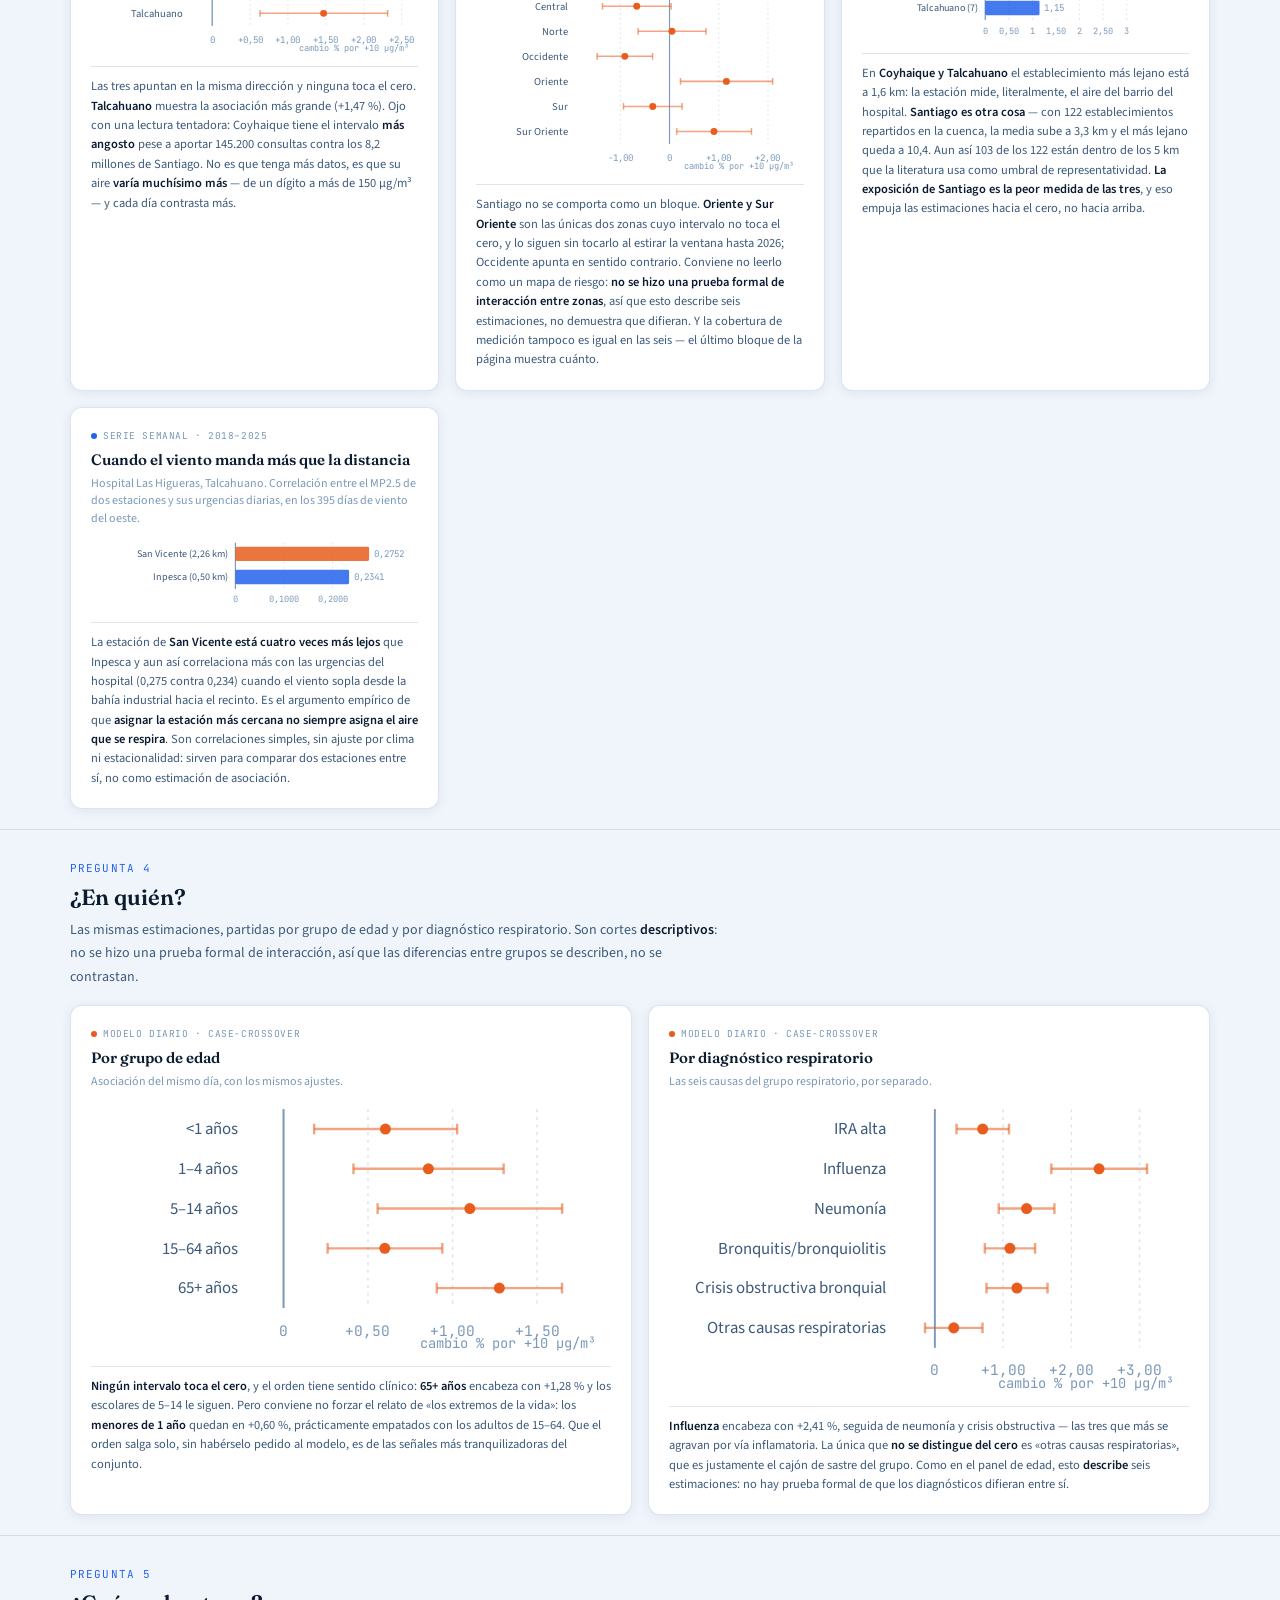
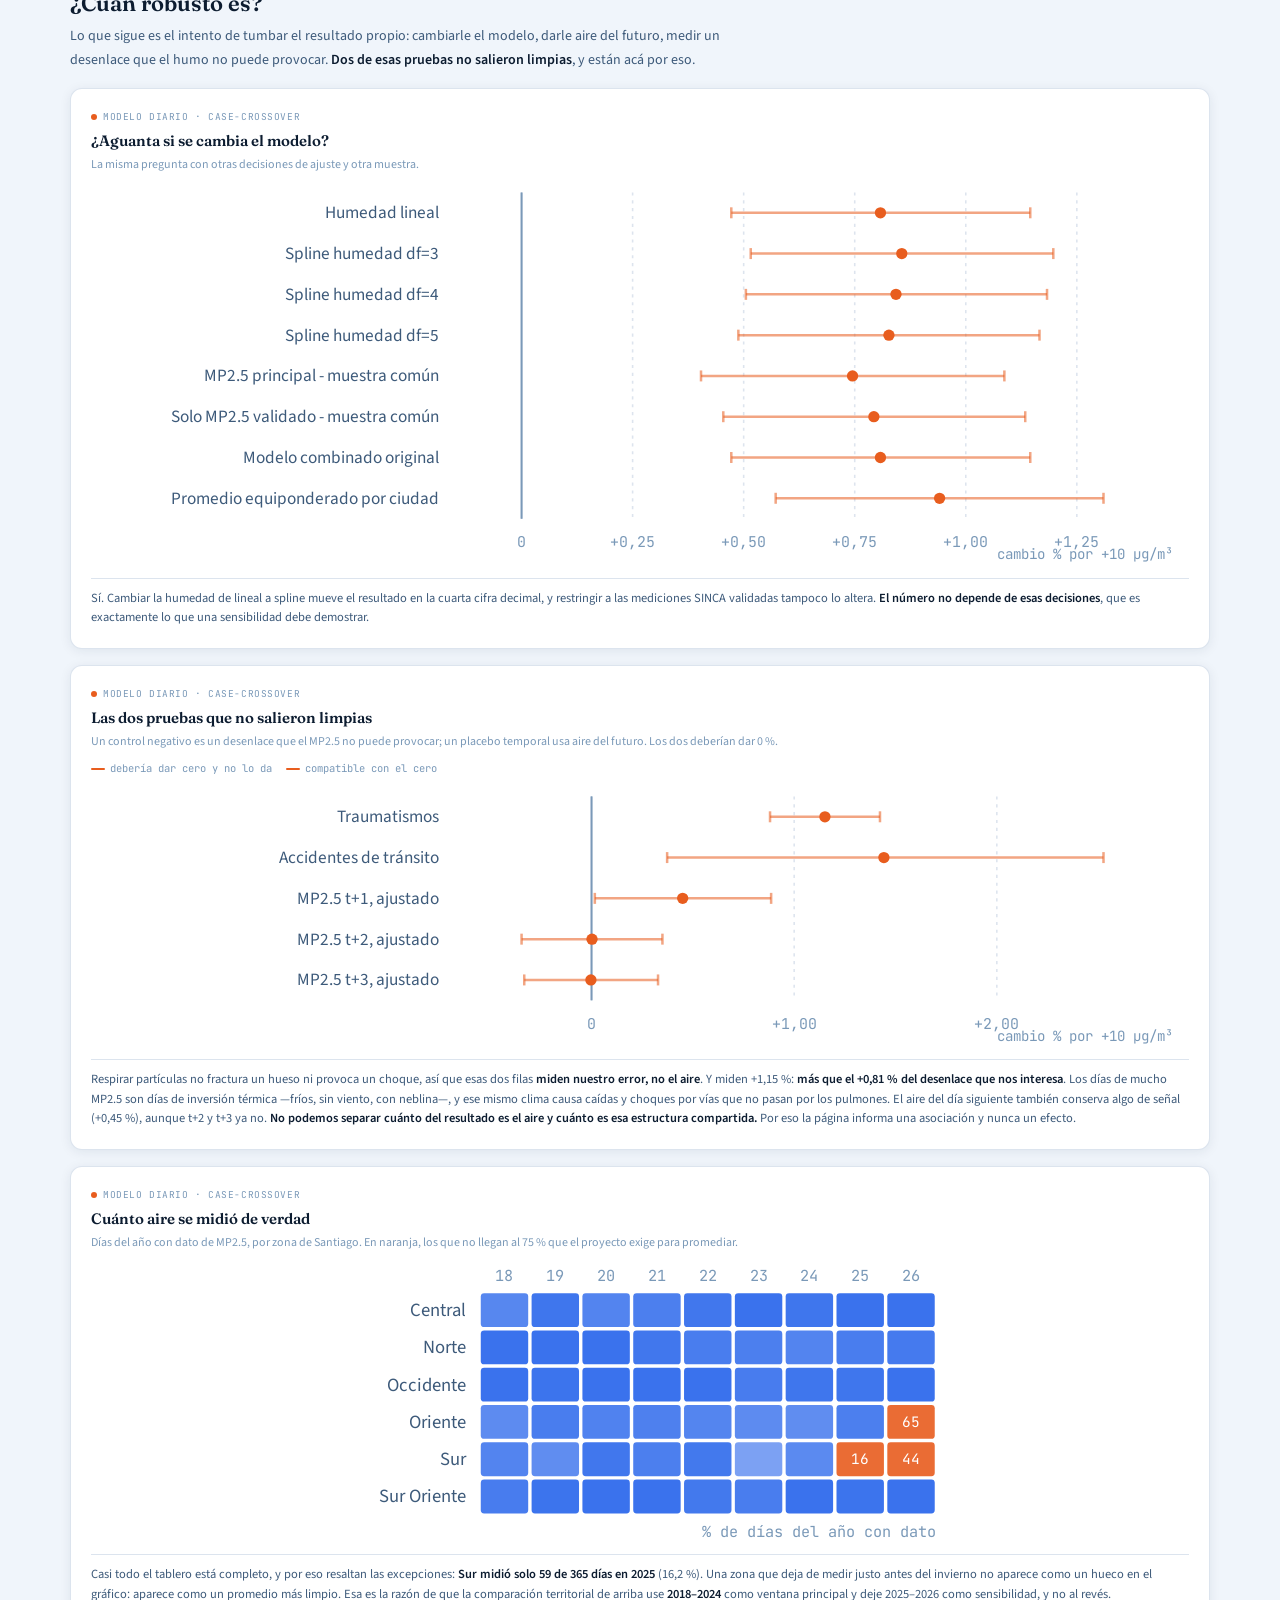
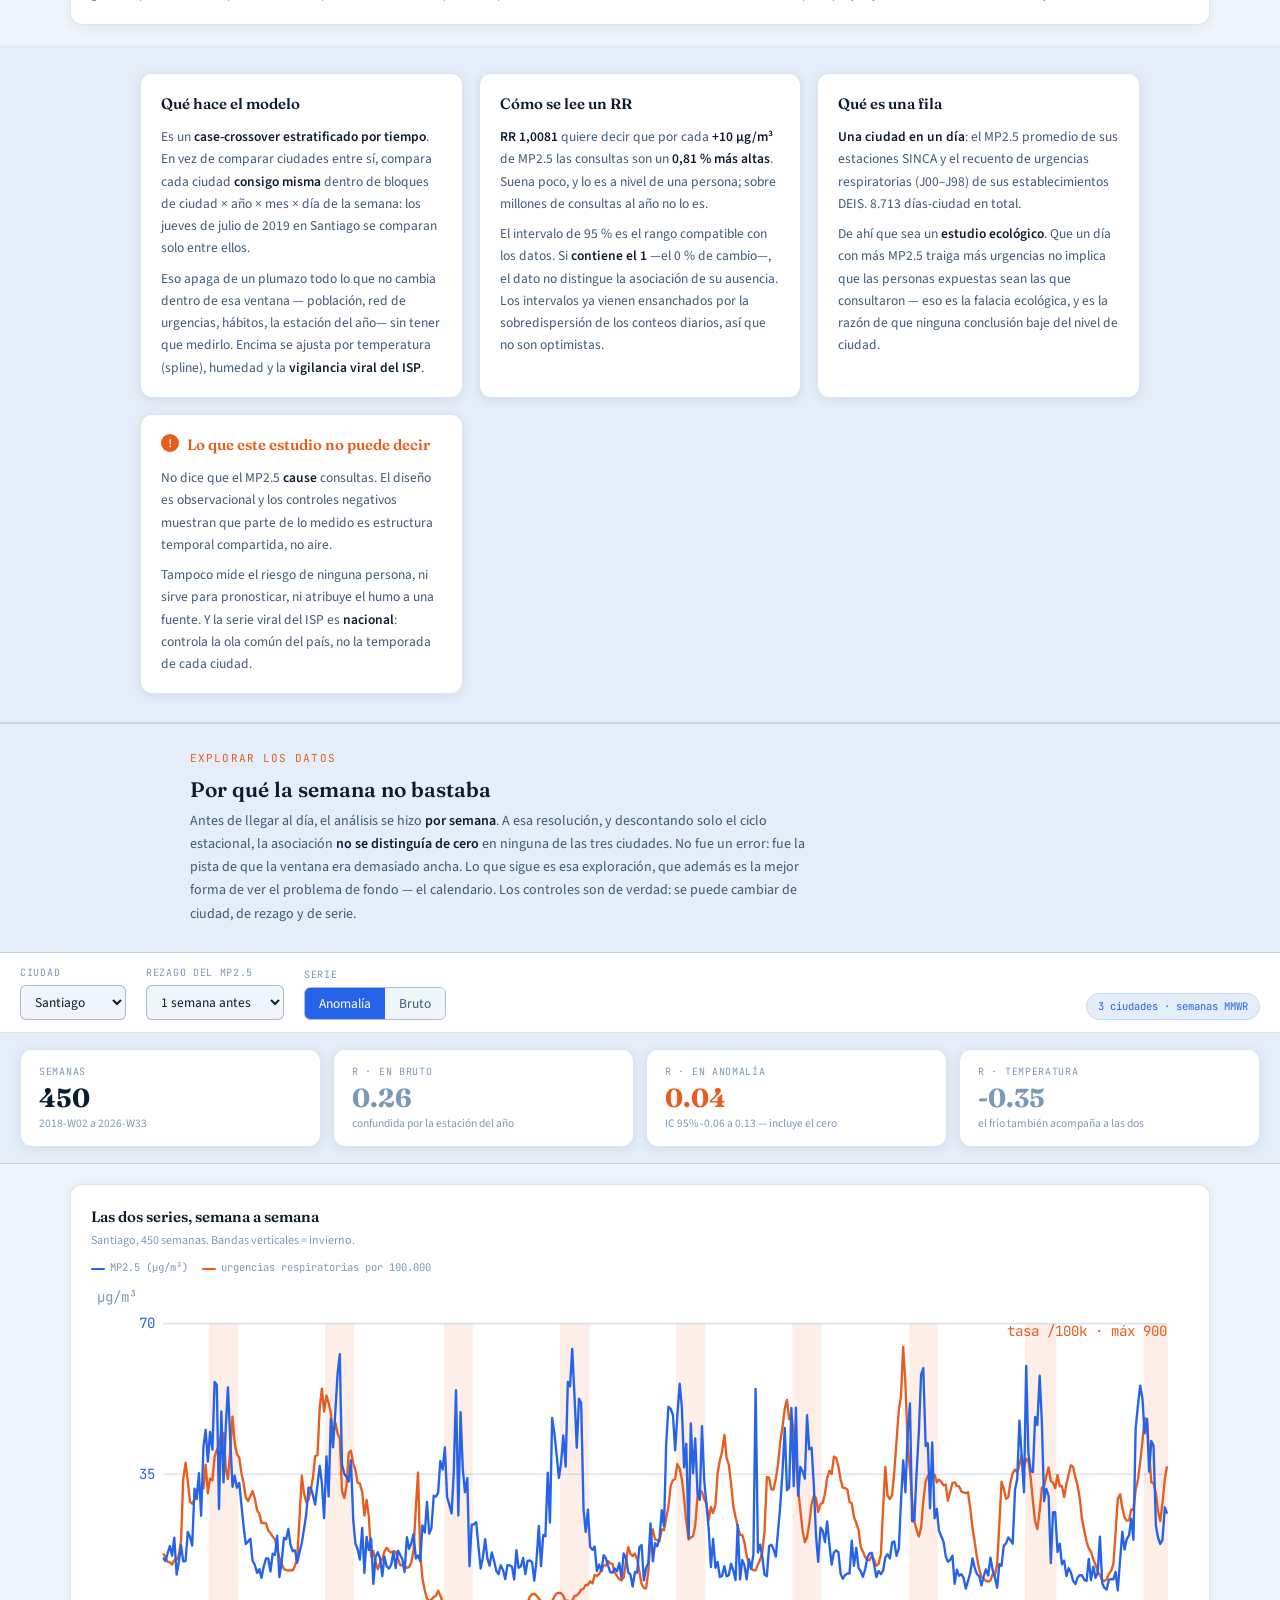
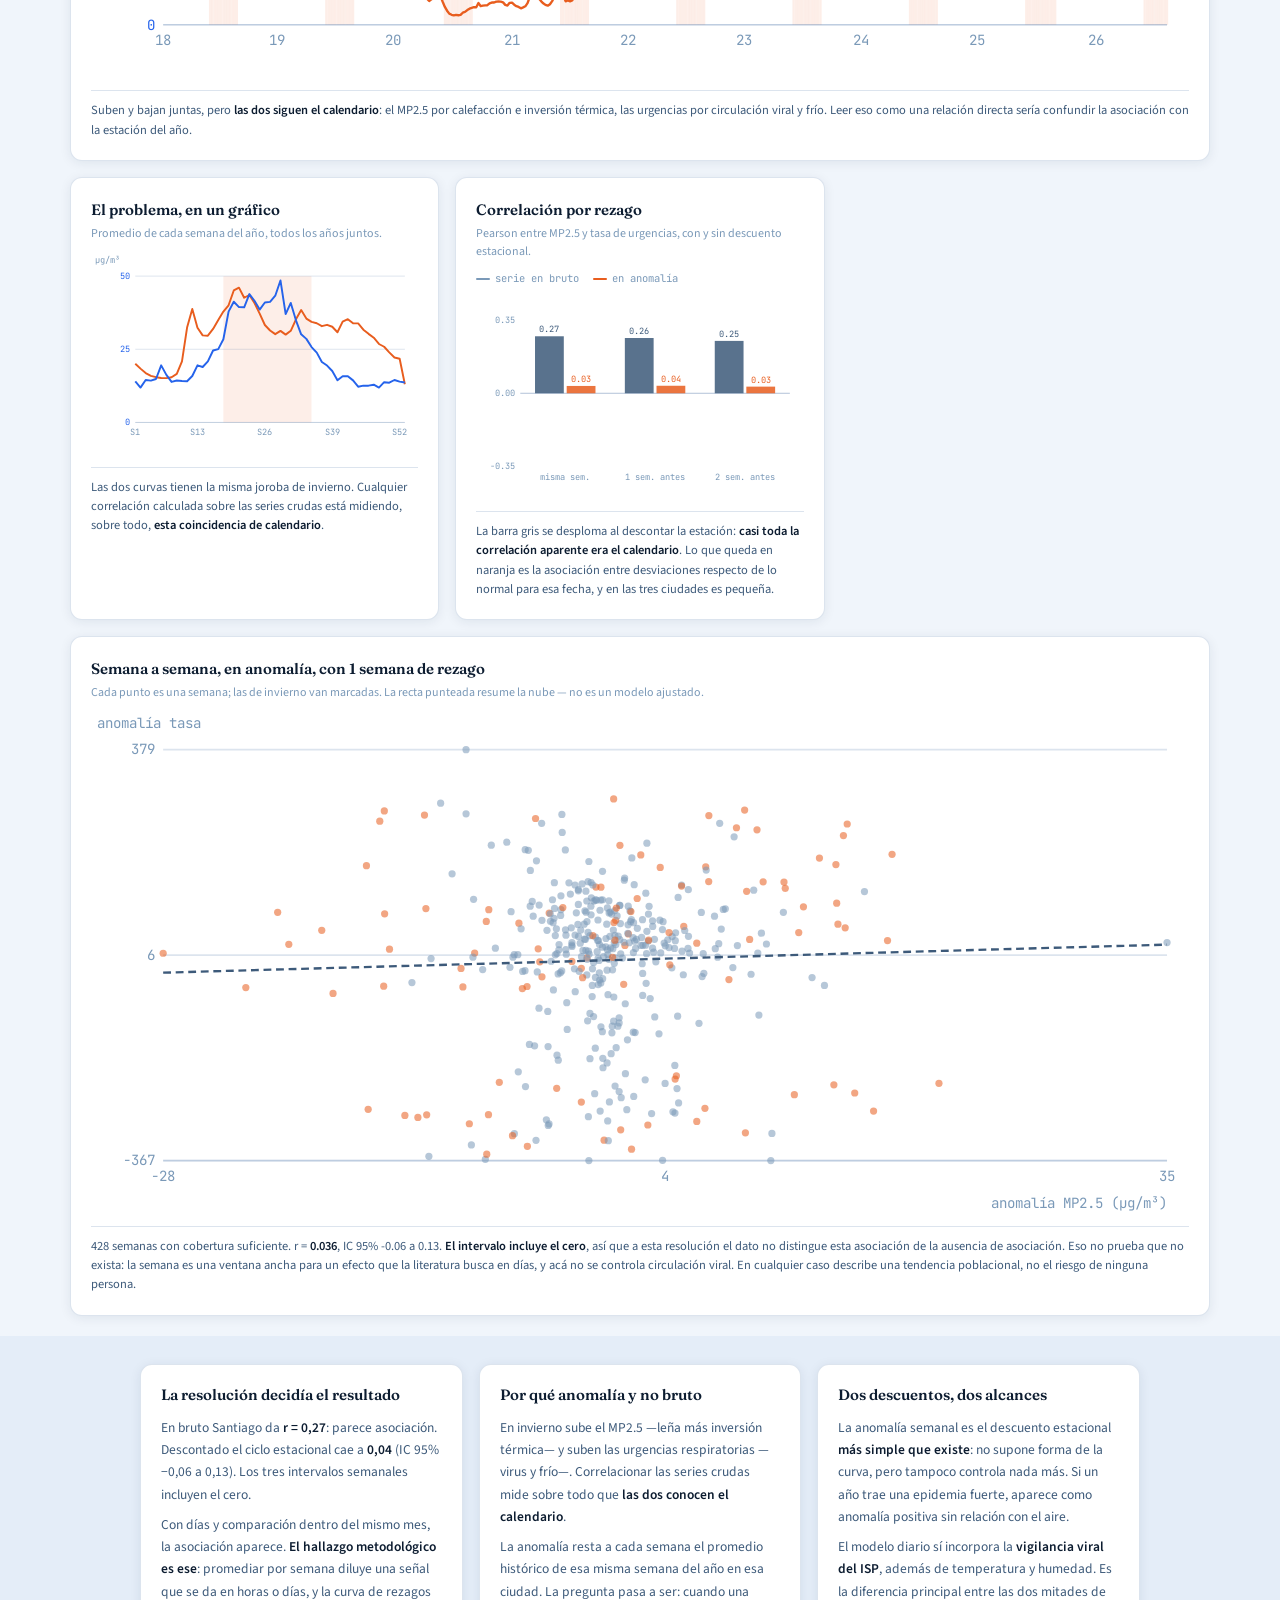
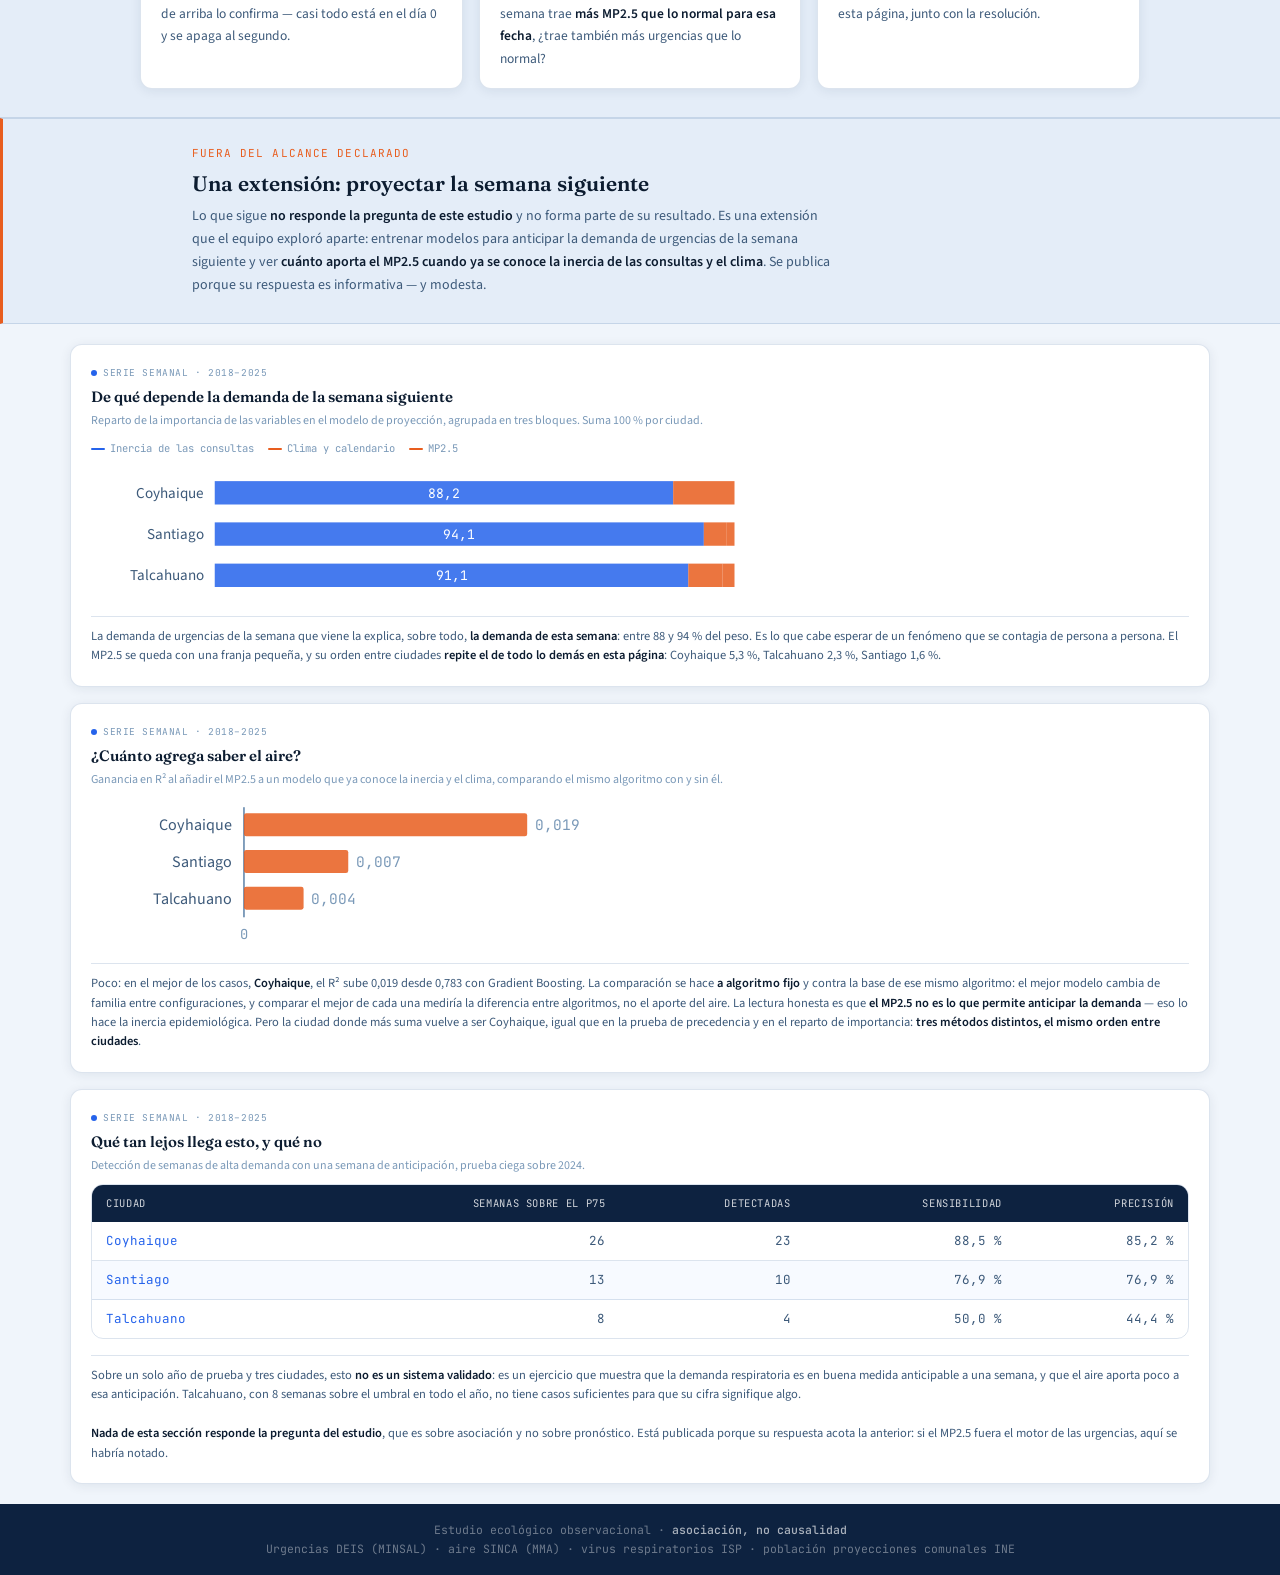
==== commit ee92c4be: "Add modules for processing and exporting respiratory virus surveillance data - Implement `isp_virus." ====
--- a/sitio/analisis.html
+++ b/sitio/analisis.html
@@ -3,8 +3,8 @@
 <head>
 <meta charset="utf-8">
 <meta name="viewport" content="width=device-width, initial-scale=1">
-<title>Análisis semanal · Aire y Urgencias</title>
-<meta name="description" content="Asociación entre MP2.5 y consultas de urgencia respiratoria en Santiago, Talcahuano y Coyhaique, 1.350 semanas entre 2018 y 2026.">
+<title>Análisis · Aire y Urgencias</title>
+<meta name="description" content="Asociación entre MP2.5 y consultas de urgencia respiratoria en Santiago, Talcahuano y Coyhaique. Case-crossover diario sobre 8.713 días-ciudad, 2018-2026.">
 <link rel="preconnect" href="https://fonts.gstatic.com" crossorigin>
 <link rel="stylesheet" href="https://fonts.googleapis.com/css2?family=Fraunces:opsz,wght@9..144,600;9..144,700&family=JetBrains+Mono:wght@400;500;700&family=Source+Sans+3:wght@400;500;600&display=swap">
 <link rel="stylesheet" href="assets/css/estilo.css">
@@ -19,7 +19,7 @@
   <a href="fuentes.html">Metodolog&iacute;a</a>
  </nav>
  <div class="estado">
-  <span>DEIS + SINCA</span>
+  <span>DEIS + SINCA + ISP</span>
   <span><b id="e-semanas">—</b> semanas</span>
   <span>corte <b id="e-corte">—</b></span>
  </div>
@@ -33,11 +33,129 @@
  <div>
   <div class="ojo">Estudio ecol&oacute;gico observacional &middot; 2018&ndash;2026</div>
   <h1>MP2.5 y urgencias respiratorias</h1>
-  <p>Asociaci&oacute;n semanal entre la concentraci&oacute;n de material particulado fino y las
-   consultas de urgencia en tres ciudades chilenas. La anomal&iacute;a estacional a&iacute;sla el
-   calendario, que es lo que ambas series tienen en com&uacute;n.</p>
+  <p>Cuando el aire de una ciudad empeora respecto de sus propios d&iacute;as vecinos,
+   <b>las consultas de urgencia respiratoria suben un poco</b>. El modelo compara cada
+   ciudad consigo misma y ajusta por temperatura, humedad y circulaci&oacute;n viral.
+   La asociaci&oacute;n es peque&ntilde;a, consistente entre ciudades y edades, y
+   &mdash;como muestra el &uacute;ltimo panel&mdash; <b>no est&aacute; libre de sesgo</b>.</p>
  </div>
 </header>
+
+<div class="indicadores" id="m-indicadores"></div>
+
+<section class="pregunta">
+ <div class="rotulo">
+  <div class="num">Pregunta 1</div>
+  <h2>&iquest;Queda algo cuando se descuenta lo dem&aacute;s?</h2>
+  <p>El invierno trae humo, fr&iacute;o y virus a la vez. La primera pregunta no es si el
+   MP2.5 acompa&ntilde;a a las urgencias &mdash;lo hace&mdash;, sino <b>qu&eacute; queda de esa
+   compa&ntilde;&iacute;a al descontar uno por uno los otros culpables</b>.</p>
+ </div>
+ <div class="paneles" id="p-asociacion"></div>
+</section>
+
+<section class="pregunta">
+ <div class="rotulo">
+  <div class="num">Pregunta 2</div>
+  <h2>&iquest;Cu&aacute;ndo ocurre?</h2>
+  <p>Si el aire de hoy tiene algo que ver con las consultas, &iquest;se nota hoy mismo o
+   d&iacute;as despu&eacute;s? La respuesta depende de <b>a qu&eacute; resoluci&oacute;n se
+   mire</b>, y es el hallazgo que ordena el resto de la p&aacute;gina.</p>
+ </div>
+ <div class="paneles" id="p-cuando"></div>
+</section>
+
+<section class="pregunta">
+ <div class="rotulo">
+  <div class="num">Pregunta 3</div>
+  <h2>&iquest;D&oacute;nde?</h2>
+  <p>Tres ciudades con geograf&iacute;as opuestas: una cuenca de siete millones, un puerto
+   ventilado y un valle patag&oacute;nico que quema le&ntilde;a. <b>Ni la asociaci&oacute;n ni
+   la calidad de la medici&oacute;n son iguales en las tres.</b></p>
+ </div>
+ <div class="paneles" id="p-donde"></div>
+</section>
+
+<section class="pregunta">
+ <div class="rotulo">
+  <div class="num">Pregunta 4</div>
+  <h2>&iquest;En qui&eacute;n?</h2>
+  <p>Las mismas estimaciones, partidas por grupo de edad y por diagn&oacute;stico
+   respiratorio. Son cortes <b>descriptivos</b>: no se hizo una prueba formal de
+   interacci&oacute;n, as&iacute; que las diferencias entre grupos se describen, no se
+   contrastan.</p>
+ </div>
+ <div class="paneles" id="p-quien"></div>
+</section>
+
+<section class="pregunta">
+ <div class="rotulo">
+  <div class="num">Pregunta 5</div>
+  <h2>&iquest;Cu&aacute;n robusto es?</h2>
+  <p>Lo que sigue es el intento de tumbar el resultado propio: cambiarle el modelo, darle
+   aire del futuro, medir un desenlace que el humo no puede provocar. <b>Dos de esas pruebas
+   no salieron limpias</b>, y est&aacute;n ac&aacute; por eso.</p>
+ </div>
+ <div class="paneles" id="p-robustez"></div>
+</section>
+
+<div class="franja">
+ <div class="notas">
+  <section>
+   <h3>Qu&eacute; hace el modelo</h3>
+   <p>Es un <b>case-crossover estratificado por tiempo</b>. En vez de comparar ciudades
+    entre s&iacute;, compara cada ciudad <b>consigo misma</b> dentro de bloques de
+    ciudad &times; a&ntilde;o &times; mes &times; d&iacute;a de la semana: los jueves de
+    julio de 2019 en Santiago se comparan solo entre ellos.</p>
+   <p>Eso apaga de un plumazo todo lo que no cambia dentro de esa ventana &mdash;
+    poblaci&oacute;n, red de urgencias, h&aacute;bitos, la estaci&oacute;n del a&ntilde;o&mdash;
+    sin tener que medirlo. Encima se ajusta por temperatura (spline), humedad y la
+    <b>vigilancia viral del ISP</b>.</p>
+  </section>
+  <section>
+   <h3>C&oacute;mo se lee un RR</h3>
+   <p><b>RR 1,0081</b> quiere decir que por cada <b>+10 &micro;g/m&sup3;</b> de MP2.5 las
+    consultas son un <b>0,81 % m&aacute;s altas</b>. Suena poco, y lo es a nivel de una
+    persona; sobre millones de consultas al a&ntilde;o no lo es.</p>
+   <p>El intervalo de 95 % es el rango compatible con los datos. Si <b>contiene el
+    1</b> &mdash;el 0 % de cambio&mdash;, el dato no distingue la asociaci&oacute;n de su
+    ausencia. Los intervalos ya vienen ensanchados por la sobredispersi&oacute;n de los
+    conteos diarios, as&iacute; que no son optimistas.</p>
+  </section>
+  <section>
+   <h3>Qu&eacute; es una fila</h3>
+   <p><b>Una ciudad en un d&iacute;a</b>: el MP2.5 promedio de sus estaciones SINCA y el
+    recuento de urgencias respiratorias (J00&ndash;J98) de sus establecimientos DEIS.
+    8.713 d&iacute;as-ciudad en total.</p>
+   <p>De ah&iacute; que sea un <b>estudio ecol&oacute;gico</b>. Que un d&iacute;a con m&aacute;s
+    MP2.5 traiga m&aacute;s urgencias no implica que las personas expuestas sean las que
+    consultaron &mdash; eso es la falacia ecol&oacute;gica, y es la raz&oacute;n de que
+    ninguna conclusi&oacute;n baje del nivel de ciudad.</p>
+  </section>
+  <section>
+   <h3 class="alerta">Lo que este estudio no puede decir</h3>
+   <p>No dice que el MP2.5 <b>cause</b> consultas. El dise&ntilde;o es observacional y los
+    controles negativos muestran que parte de lo medido es estructura temporal
+    compartida, no aire.</p>
+   <p>Tampoco mide el riesgo de ninguna persona, ni sirve para pronosticar, ni atribuye el
+    humo a una fuente. Y la serie viral del ISP es <b>nacional</b>: controla la ola com&uacute;n
+    del pa&iacute;s, no la temporada de cada ciudad.</p>
+  </section>
+ </div>
+</div>
+
+<div class="corte">
+ <div>
+  <div class="ojo">Explorar los datos</div>
+  <h2>Por qu&eacute; la semana no bastaba</h2>
+  <p>Antes de llegar al d&iacute;a, el an&aacute;lisis se hizo <b>por semana</b>. A esa
+   resoluci&oacute;n, y descontando solo el ciclo estacional, la asociaci&oacute;n
+   <b>no se distingu&iacute;a de cero</b> en ninguna de las tres ciudades. No fue un error:
+   fue la pista de que la ventana era demasiado ancha. Lo que sigue es esa exploraci&oacute;n,
+   que adem&aacute;s es la mejor forma de ver el problema de fondo &mdash; el calendario.
+   Los controles son de verdad: se puede cambiar de ciudad, de rezago y de serie.</p>
+ </div>
+</div>
 
 <div class="controles">
  <div class="campo">
@@ -68,49 +186,61 @@
 <div class="franja">
  <div class="notas">
   <section>
-   <h3 class="alerta">El resultado, de frente</h3>
-   <p>En bruto Santiago da <b>r = 0,27</b>: parece asociación. Descontado el ciclo estacional
-    cae a <b>0,04</b> (IC 95% −0,06 a 0,13). Talcahuano queda en −0,01 y Coyhaique en 0,08.
-    <b>Los tres intervalos incluyen el cero.</b></p>
-   <p>Casi toda la correlación aparente era el calendario. A resolución semanal y con este
-    descuento, el dato <b>no distingue la asociación de su ausencia</b>. Eso no prueba que no
-    exista: la semana es una ventana ancha para un efecto que la literatura busca en días.</p>
-  </section>
-  <section>
-   <h3>Por qué anomalía y no bruto</h3>
-   <p>En invierno sube el MP2.5 —leña más inversión térmica— y suben las urgencias
-    respiratorias —virus y frío—. Correlacionar las series crudas mide sobre todo que
-    <b>las dos conocen el calendario</b>.</p>
-   <p>La anomalía resta a cada semana el promedio histórico de esa misma semana del año en esa
-    ciudad. La pregunta pasa a ser: cuando una semana trae <b>más MP2.5 que lo normal para esa
-    fecha</b>, ¿trae también más urgencias que lo normal?</p>
-  </section>
-  <section>
-   <h3>El confusor sin controlar</h3>
-   <p>Las urgencias de invierno están dominadas por <b>virus respiratorios</b> (VRS,
-    influenza). El MP2.5 también sube en invierno. Ambos suben juntos sin que uno explique al
-    otro.</p>
-   <p>No se incorporó la vigilancia del ISP, así que queda <b>declarado y no corregido</b>. El
-    descuento estacional lo atenúa —el ciclo viral es estacional— pero no lo elimina: un año
-    de epidemia fuerte aparece como anomalía positiva sin relación con el aire.</p>
-  </section>
-  <section>
-   <h3>Qué es una fila</h3>
-   <p><b>Una ciudad en una semana</b>: el MP2.5 promedio de sus estaciones y las urgencias de
-    sus establecimientos, divididas por la población proyectada del INE.</p>
-   <p>De ahí que sea un <b>estudio ecológico</b>. Que una ciudad con más MP2.5 tenga más
-    urgencias no implica que las personas expuestas sean las que consultaron — eso es la
-    falacia ecológica, y es la razón de que ninguna conclusión baje del nivel de ciudad.</p>
-  </section>
- </div>
-</div>
+   <h3>La resoluci&oacute;n decid&iacute;a el resultado</h3>
+   <p>En bruto Santiago da <b>r = 0,27</b>: parece asociaci&oacute;n. Descontado el ciclo
+    estacional cae a <b>0,04</b> (IC 95% &minus;0,06 a 0,13). Los tres intervalos semanales
+    incluyen el cero.</p>
+   <p>Con d&iacute;as y comparaci&oacute;n dentro del mismo mes, la asociaci&oacute;n
+    aparece. <b>El hallazgo metodol&oacute;gico es ese</b>: promediar por semana diluye una
+    se&ntilde;al que se da en horas o d&iacute;as, y la curva de rezagos de arriba lo confirma
+    &mdash; casi todo est&aacute; en el d&iacute;a 0 y se apaga al segundo.</p>
+  </section>
+  <section>
+   <h3>Por qu&eacute; anomal&iacute;a y no bruto</h3>
+   <p>En invierno sube el MP2.5 &mdash;le&ntilde;a m&aacute;s inversi&oacute;n
+    t&eacute;rmica&mdash; y suben las urgencias respiratorias &mdash;virus y fr&iacute;o&mdash;.
+    Correlacionar las series crudas mide sobre todo que <b>las dos conocen el
+    calendario</b>.</p>
+   <p>La anomal&iacute;a resta a cada semana el promedio hist&oacute;rico de esa misma semana
+    del a&ntilde;o en esa ciudad. La pregunta pasa a ser: cuando una semana trae <b>m&aacute;s
+    MP2.5 que lo normal para esa fecha</b>, &iquest;trae tambi&eacute;n m&aacute;s urgencias
+    que lo normal?</p>
+  </section>
+  <section>
+   <h3>Dos descuentos, dos alcances</h3>
+   <p>La anomal&iacute;a semanal es el descuento estacional <b>m&aacute;s simple que
+    existe</b>: no supone forma de la curva, pero tampoco controla nada m&aacute;s. Si un
+    a&ntilde;o trae una epidemia fuerte, aparece como anomal&iacute;a positiva sin
+    relaci&oacute;n con el aire.</p>
+   <p>El modelo diario s&iacute; incorpora la <b>vigilancia viral del ISP</b>, adem&aacute;s
+    de temperatura y humedad. Es la diferencia principal entre las dos mitades de esta
+    p&aacute;gina, junto con la resoluci&oacute;n.</p>
+  </section>
+ </div>
+</div>
+
+<div class="corte extension">
+ <div>
+  <div class="ojo">Fuera del alcance declarado</div>
+  <h2>Una extensi&oacute;n: proyectar la semana siguiente</h2>
+  <p>Lo que sigue <b>no responde la pregunta de este estudio</b> y no forma parte de su
+   resultado. Es una extensi&oacute;n que el equipo explor&oacute; aparte: entrenar modelos
+   para anticipar la demanda de urgencias de la semana siguiente y ver <b>cu&aacute;nto
+   aporta el MP2.5 cuando ya se conoce la inercia de las consultas y el clima</b>.
+   Se publica porque su respuesta es informativa &mdash; y modesta.</p>
+ </div>
+</div>
+
+<div class="paneles" id="p-extension"></div>
 
 <footer>
  Estudio ecológico observacional · <b>asociación, no causalidad</b><br>
- Urgencias DEIS (MINSAL) · aire SINCA (MMA) · población proyecciones comunales INE
+ Urgencias DEIS (MINSAL) · aire SINCA (MMA) · virus respiratorios ISP · población proyecciones comunales INE
 </footer>
 
 <script src="assets/js/comun.js"></script>
+<script src="assets/js/modelo.js"></script>
+<script src="assets/js/semanal_nt.js"></script>
 <script src="assets/js/analisis.js"></script>
 </body>
 </html>
--- a/sitio/assets/css/estilo.css
+++ b/sitio/assets/css/estilo.css
@@ -6,17 +6,20 @@
    títulos, Source Sans 3 para el texto y JetBrains Mono para todo número.
 
    El color sigue siendo funcional. La interfaz es azul y neutra; los únicos
-   colores que significan algo son la escala de MP2.5 (--e0..--e5, un peldaño
-   por guía anual de la OMS), las dos series del análisis (--s1 MP2.5,
-   --s2 urgencias) y el naranja de alerta (--senal).
-
-   La escala de MP2.5 es un semáforo ordenado, no una paleta categórica: su
-   luminosidad es monótona dentro de cada tema —descendente en claro, para que
-   el peor peldaño sea el más oscuro sobre fondo blanco; ascendente en oscuro,
-   para que sea el más brillante sobre fondo marino—. Así el orden se lee
-   incluso sin distinguir los tonos, y cada peldaño va rotulado con su corte.
-   El par de series (#2563eb / #e85d1e claro, #3f86e0 / #e06a2e oscuro) está
-   verificado para daltonismo y contraste en ambos temas. */
+   colores que significan algo son la escala de MP2.5 (--icap-*), las dos series
+   del análisis (--s1 MP2.5, --s2 urgencias) y el naranja de alerta (--senal).
+
+   La escala de MP2.5 NO la eligió este proyecto: son los cinco colores del
+   ICAP2,5 que publica SINCA, y sus cortes son los del D.S. N°12/2011 del MMA.
+   El sitio los interpola de forma continua según el índice; la fórmula y la
+   advertencia sobre el período de promediación están en comun.js y en
+   docs/calidad/escala_icap.md.
+
+   Como esos colores son fills y no tinta, NUNCA se usan como color de texto:
+   el amarillo de «Regular» sobre panel blanco da 1,33:1. Donde hay que mostrar
+   un valor coloreado se pone un punto de color junto al número, y el número va
+   en tinta. El par de series (#2563eb / #e85d1e claro, #3f86e0 / #e06a2e
+   oscuro) sí está verificado para daltonismo y contraste en ambos temas. */
 
 :root {
   /* Azules de la identidad. */
@@ -25,6 +28,11 @@
   /* Superficies. */
   --fondo:#f0f5fb; --fondo-alt:#e4edf8; --panel:#ffffff; --panel-2:#f7faff;
   --hundido:#e4edf8;
+  /* Superficies de la barra lateral. Van aparte de --panel/--panel-2 porque
+     esos dos están a 1,5% de luminancia en claro y a menos en oscuro, y aquí
+     hacen falta tres escalones que se distingan de un vistazo: región abierta,
+     comuna y estación. Luminancia 0,73 / 0,88 / 1,00. */
+  --riel-region-on:#cfe0f7; --riel-comuna:#eaf2fc; --riel-est:#ffffff;
   /* Tinta. */
   --tinta:#0c1c30; --tinta-2:#3d5a7a; --tinta-3:#7a99b8;
   --linea:rgba(26,74,138,.15); --linea-2:rgba(26,74,138,.35);
@@ -34,9 +42,24 @@
   --senal:#e85d1e; --senal-suave:rgba(232,93,30,.10);
   /* Series del análisis. Azul = MP2.5 (lo medido), naranja = urgencias. */
   --s1:#2563eb; --s2:#e85d1e;
-  /* Escala MP2.5 — guías anuales OMS 2021: 5 / 10 / 15 / 25 / 35 µg/m³. */
-  --e0:#5fb68b; --e1:#84993a; --e2:#a8781a; --e3:#b45a18; --e4:#9d2f26; --e5:#7a1f3f;
-  --sindato:#b9c6d6;
+  /* Escala MP2.5: los cinco colores oficiales del ICAP2,5 que publica SINCA.
+     Son su paleta de MARCADORES de mapa (la de la leyenda de sinca.mma.gob.cl),
+     no la de estado de estación. Las dos son oficiales; se eligió esta porque la
+     otra tiene el amarillo en #fbff00, que sobre fondo claro da 1,08:1 y
+     desaparece, y el morado en #46016b, que sobre el azul marino del tema
+     oscuro da 1,14:1 y también desaparece. Con esta, el peor caso en tema
+     oscuro es 3,78:1 y el color sirve en los dos temas sin bifurcarse.
+     Ver docs/calidad/escala_icap.md. */
+  --icap-bueno:#2eae00;          /* ICAP   0 · 0 µg/m³ 24 h */
+  --icap-regular:#f5e23d;        /* ICAP 100 · 50  — norma de 24 h */
+  --icap-alerta:#f5713d;         /* ICAP 200 · 80  — art. 5º */
+  --icap-preemergencia:#f52424;  /* ICAP 300 · 110 */
+  --icap-emergencia:#b33df5;     /* ICAP 500 · 170 */
+  --sindato:#b4b4b4;             /* «no disponible» de SINCA */
+  /* Cobertura y episodios NO son concentración y por eso no usan la escala del
+     ICAP: pintar «cobertura buena» con el verde de «aire bueno» hace que el
+     mismo color signifique dos cosas en el mismo gráfico. */
+  --cobertura-ok:#2563eb; --cobertura-baja:#e85d1e;
   /* Tipografías. */
   --serif:"Fraunces",Georgia,"Times New Roman",serif;
   --sans:"Source Sans 3",system-ui,-apple-system,"Segoe UI",Arial,sans-serif;
@@ -51,13 +74,23 @@
   --celeste:#7db4f5; --celeste-c:#1e3a5f;
   --fondo:#07111f; --fondo-alt:#0c1b30; --panel:#0d2040; --panel-2:#102548;
   --hundido:#050d18;
+  /* Los mismos tres escalones en oscuro, y aquí es donde de verdad hacían
+     falta: los tokens de superficie caen todos entre 0,010 y 0,019 de
+     luminancia, que sobre negro es indistinguible. Estos van 0,058 / 0,022 /
+     0,010, o sea el encabezado de región abierta es seis veces la estación. */
+  --riel-region-on:#1e4479; --riel-comuna:#13294c; --riel-est:#0a1930;
   --tinta:#ddeeff; --tinta-2:#7da8cc; --tinta-3:#4a6e8a;
   --linea:rgba(96,165,250,.12); --linea-2:rgba(96,165,250,.30);
   --sombra:0 2px 14px rgba(0,0,0,.35);
   --senal:#ff8a4d; --senal-suave:rgba(255,138,77,.14);
   --s1:#3f86e0; --s2:#e06a2e;
-  --e0:#3a7a63; --e1:#6d8c39; --e2:#b08a28; --e3:#d98a3e; --e4:#f47a6a; --e5:#ffa3bb;
-  --sindato:#2a4368;
+  /* Los cinco del ICAP no cambian con el tema: son los oficiales y funcionan
+     sobre el azul marino (peor caso 3,78:1). Solo se ajusta el gris de «sin
+     dato», que sobre fondo oscuro tiene que ser tenue y no gris claro. */
+  --icap-bueno:#2eae00; --icap-regular:#f5e23d; --icap-alerta:#f5713d;
+  --icap-preemergencia:#f52424; --icap-emergencia:#b33df5;
+  --sindato:#3d5878;
+  --cobertura-ok:#3f86e0; --cobertura-baja:#ff8a4d;
   color-scheme: dark;
 }}
 :root[data-theme="dark"] {
@@ -65,13 +98,23 @@
   --celeste:#7db4f5; --celeste-c:#1e3a5f;
   --fondo:#07111f; --fondo-alt:#0c1b30; --panel:#0d2040; --panel-2:#102548;
   --hundido:#050d18;
+  /* Los mismos tres escalones en oscuro, y aquí es donde de verdad hacían
+     falta: los tokens de superficie caen todos entre 0,010 y 0,019 de
+     luminancia, que sobre negro es indistinguible. Estos van 0,058 / 0,022 /
+     0,010, o sea el encabezado de región abierta es seis veces la estación. */
+  --riel-region-on:#1e4479; --riel-comuna:#13294c; --riel-est:#0a1930;
   --tinta:#ddeeff; --tinta-2:#7da8cc; --tinta-3:#4a6e8a;
   --linea:rgba(96,165,250,.12); --linea-2:rgba(96,165,250,.30);
   --sombra:0 2px 14px rgba(0,0,0,.35);
   --senal:#ff8a4d; --senal-suave:rgba(255,138,77,.14);
   --s1:#3f86e0; --s2:#e06a2e;
-  --e0:#3a7a63; --e1:#6d8c39; --e2:#b08a28; --e3:#d98a3e; --e4:#f47a6a; --e5:#ffa3bb;
-  --sindato:#2a4368;
+  /* Los cinco del ICAP no cambian con el tema: son los oficiales y funcionan
+     sobre el azul marino (peor caso 3,78:1). Solo se ajusta el gris de «sin
+     dato», que sobre fondo oscuro tiene que ser tenue y no gris claro. */
+  --icap-bueno:#2eae00; --icap-regular:#f5e23d; --icap-alerta:#f5713d;
+  --icap-preemergencia:#f52424; --icap-emergencia:#b33df5;
+  --sindato:#3d5878;
+  --cobertura-ok:#3f86e0; --cobertura-baja:#ff8a4d;
   color-scheme: dark;
 }
 
@@ -87,7 +130,7 @@
 /* ============ barra superior ============ */
 .barra{display:flex;align-items:center;gap:8px;height:52px;background:var(--navy);
   padding:0 20px;border-bottom:1px solid rgba(255,255,255,.06);
-  box-shadow:0 1px 8px rgba(0,0,0,.25);position:sticky;top:0;z-index:900}
+  box-shadow:0 1px 8px rgba(0,0,0,.25);position:sticky;top:0;z-index:1100}
 .barra .marca{display:flex;align-items:center;gap:2px;padding-right:24px;margin-right:8px;
   border-right:1px solid rgba(255,255,255,.12);font-family:var(--serif);
   font-size:17px;font-weight:600;color:#fff;text-decoration:none;white-space:nowrap}
@@ -136,23 +179,96 @@
   position:sticky;top:0;z-index:2}
 .riel-tit h2{font-family:var(--serif);font-size:14.5px;font-weight:600;color:var(--tinta)}
 .riel-tit span{font-family:var(--mono);font-size:10.5px;color:var(--tinta-3)}
-.grupo-ciudad{display:flex;align-items:baseline;gap:8px;padding:10px 16px 6px;
-  border-bottom:1px solid var(--linea);background:var(--panel-2);cursor:pointer}
-.grupo-ciudad:hover{background:var(--fondo-alt)}
-.grupo-ciudad h3{font-family:var(--serif);font-size:14px;font-weight:600}
-.grupo-ciudad .cifra{margin-left:auto;font-family:var(--mono);font-size:13px;
-  font-weight:500;font-variant-numeric:tabular-nums}
-.grupo-ciudad .meta{font-family:var(--mono);font-size:10px;color:var(--tinta-3)}
-.fila-est{display:grid;grid-template-columns:1fr 46px 62px;align-items:center;gap:8px;
-  padding:8px 16px;border-bottom:1px solid var(--linea);cursor:pointer;width:100%;
-  background:none;border-left:2px solid transparent;text-align:left;color:inherit;
+/* Jerarquía de la barra: región > comuna > estación. La sangría izquierda es
+   lo único que marca el nivel; no hay líneas de árbol ni cajas anidadas, que a
+   este ancho (290 px) roban más espacio del que aclaran. */
+/* Cerrada, una región es una fila más de un índice de dieciséis y se queda
+   quieta. Abierta pasa a ser el encabezado de todo lo que viene debajo, y ahí
+   sí tiene que distinguirse de su contenido: antes iba en --panel-2 (#f7faff),
+   que sobre el --panel blanco es un 1,5% de diferencia, o sea nada.
+
+   La marca son tres señales a la vez y no solo el fondo, porque el salto de
+   fondo es mucho más tenue en el tema oscuro (#0c1b30 sobre #0d2040): barra
+   azul a la izquierda, fondo hundido y el nombre en azul. El borde transparente
+   en estado cerrado existe para que el texto no salte al abrir. */
+.grupo-region{display:flex;align-items:center;gap:8px;padding:9px 14px;
+  border-bottom:1px solid var(--linea);border-left:3px solid transparent;
+  background:var(--panel);cursor:pointer;position:sticky;top:38px;z-index:1}
+.grupo-region:hover{background:var(--panel-2)}
+.grupo-region[aria-expanded="true"]{background:var(--riel-region-on);
+  border-left-color:var(--azul-medio);border-bottom-color:var(--linea-2)}
+/* Sobre la banda abierta el nombre va en tinta plena y no en azul: el azul
+   --azul-medio sobre este fondo da 2,7:1 en oscuro y un encabezado no puede
+   quedarse ahí. El azul sigue estando, en la barra izquierda y en el chevrón. */
+.grupo-region[aria-expanded="true"] h3{color:var(--tinta)}
+.grupo-region[aria-expanded="true"] .meta{color:var(--tinta-2)}
+.grupo-region[aria-expanded="true"]:hover{background:var(--celeste-c)}
+/* Nombre y recuento apilados: «Metropolitana de Santiago» y «Arica y
+   Parinacota» no caben en una línea a 290 px junto a la cifra. */
+.grupo-region .txt{flex:1;min-width:0;display:block}
+.grupo-region h3{font-family:var(--serif);font-size:13.5px;font-weight:600;
+  line-height:1.2}
+.grupo-region .meta{display:block;font-family:var(--mono);font-size:9.5px;
+  color:var(--tinta-3);white-space:nowrap;margin-top:1px}
+.grupo-region .cifra{margin-left:auto;font-family:var(--mono);font-size:12.5px;
+  font-weight:500;font-variant-numeric:tabular-nums;color:var(--tinta);white-space:nowrap}
+.grupo-region .chev{flex-shrink:0;color:var(--tinta-3);transform:rotate(-90deg);
+  transition:transform .15s;align-self:center}
+.grupo-region[aria-expanded="true"] .chev{transform:none;color:var(--azul-medio)}
+
+/* Cada nivel tiene su propia superficie. En tema claro forman una rampa
+   completa —región abierta 0,84 de luminancia, comuna 0,95, estación 1,00— y en
+   oscuro no: ahí la convención es que la superficie elevada aclara, así que la
+   comuna (0,019) queda por encima de la estación (0,015) en vez de debajo.
+
+   Lo que sí se cumple en los dos temas es lo que importa: el encabezado de una
+   región abierta es el más oscuro de los cuatro y se despega de su contenido. */
+.grupo-comuna{display:flex;align-items:baseline;gap:7px;padding:7px 14px 5px 22px;
+  border-bottom:1px solid var(--linea);cursor:pointer;background:var(--riel-comuna);
+  border-left:3px solid transparent}
+.grupo-comuna:hover{background:var(--fondo-alt)}
+.grupo-comuna h4{margin:0;font-family:var(--sans);font-size:12.5px;font-weight:600;
+  color:var(--tinta-2);letter-spacing:.01em;white-space:nowrap;overflow:hidden;
+  text-overflow:ellipsis;min-width:0}
+.grupo-comuna .meta{font-family:var(--mono);font-size:9.5px;color:var(--tinta-3)}
+.grupo-comuna .cifra{margin-left:auto;font-family:var(--mono);font-size:11.5px;
+  font-variant-numeric:tabular-nums;color:var(--tinta-2);white-space:nowrap}
+/* Las comunas de las tres ciudades del estudio. Marca de color, no un bloque
+   aparte: siguen donde les toca en el territorio. Sin fondo propio: el relleno
+   pasó a significar «región abierta» y darle el mismo a la comuna volvería a
+   confundir los dos niveles, que es justo lo que la rampa viene a arreglar. */
+.grupo-comuna.es-estudio{border-left-color:var(--azul-medio)}
+.grupo-comuna.es-estudio h4{color:var(--azul-medio)}
+.grupo-comuna.es-estudio::after{content:"estudio";font-family:var(--mono);font-size:8px;
+  letter-spacing:.07em;text-transform:uppercase;color:var(--azul-medio);
+  border:1px solid var(--celeste-c);border-radius:99px;padding:1px 5px;order:3;
+  margin-left:6px}
+.grupo-comuna.es-estudio .cifra{order:4}
+/* `border:0` primero, y no es decorativo: esto es un <button> y el navegador le
+   pone su propio borde. Al fijar solo `border-bottom` y `border-left` quedaban
+   vivos el de arriba y el de la derecha, que en tema oscuro salen claros y
+   dibujaban un marco blanco alrededor de cada estación. */
+.fila-est{display:grid;grid-template-columns:1fr 58px 62px;align-items:center;gap:8px;
+  padding:6px 14px 6px 30px;cursor:pointer;width:100%;
+  background:var(--riel-est);border:0;border-bottom:1px solid var(--linea);
+  border-left:3px solid transparent;text-align:left;color:inherit;
   font:inherit;transition:background .12s}
-.fila-est:hover{background:var(--fondo-alt)}
+/* Las estaciones que no son del estudio traen menos —serie diaria, sin rosa— y
+   el nombre va un punto más tenue para decirlo sin ocupar una columna. */
+.fila-est.es-red .nom{color:var(--tinta-2)}
+.fila-est:hover{background:var(--riel-comuna)}
 .fila-est[aria-pressed="true"]{background:var(--senal-suave);border-left-color:var(--senal)}
 .fila-est .nom{font-size:13px;font-weight:500;white-space:nowrap;overflow:hidden;
   text-overflow:ellipsis}
 .fila-est .val{font-family:var(--mono);font-size:12.5px;font-weight:500;text-align:right;
-  font-variant-numeric:tabular-nums}
+  font-variant-numeric:tabular-nums;color:var(--tinta);white-space:nowrap}
+/* El punto de color. Lleva borde propio porque el amarillo y el verde claro de
+   la escala oficial se pierden sobre el panel blanco sin un contorno. */
+.punto{display:inline-block;width:7px;height:7px;border-radius:50%;flex-shrink:0;
+  margin-right:5px;vertical-align:middle;border:1px solid rgba(0,0,0,.28)}
+:root[data-theme="dark"] .punto{border-color:rgba(255,255,255,.35)}
+@media (prefers-color-scheme:dark){:root:not([data-theme="light"]) .punto{
+  border-color:rgba(255,255,255,.35)}}
 .fila-est .val i{font-style:normal;font-size:9.5px;color:var(--tinta-3);font-weight:400}
 .fila-est svg{display:block}
 .sin-viento{font-family:var(--mono);font-size:8.5px;color:var(--tinta-3);letter-spacing:.04em}
@@ -218,6 +334,33 @@
 @media (max-width:820px){.det-cuerpo{grid-template-columns:1fr}}
 .meteograma{padding:16px 20px;min-width:0}
 .meteograma svg{display:block;width:100%;height:auto}
+/* La tabla año por año vivía dentro de .lado, que mide 280 px: nueve años se
+   apilaban en 584 px de alto contra los 290 px del meteograma, y la rejilla
+   estiraba la columna del gráfico para igualarla. De ahí el vacío. Ahora es una
+   banda propia que cruza las dos columnas, con los años en horizontal, que es
+   la forma que cabe a lo ancho y además deja comparar un año con el siguiente
+   sin recorrer una lista. */
+.anual{grid-column:1 / -1;border-top:1px solid var(--linea);padding:14px 20px 18px}
+.anual h3{font-family:var(--mono);font-size:10.5px;letter-spacing:.07em;
+  text-transform:uppercase;color:var(--tinta-3);margin-bottom:10px}
+/* La tabla ocupa el ancho de la banda. Se probó dejándola abrazar su contenido
+   —para que una estación con dos años no dibujara un recuadro de lado a lado—
+   pero el caso raro resultó ser ese: 73 de las 100 estaciones traen los nueve
+   años y solo 3 traen tres o menos. Optimizar para las 3 dejaba un vacío a la
+   derecha en las 73. */
+.anual .scroll-x{margin-bottom:0}
+.anual table{width:100%}
+.anual tbody th{background:none;color:var(--tinta-2);text-align:left;
+  text-transform:none;letter-spacing:0;font-family:var(--sans);font-size:12px;
+  font-weight:500;white-space:nowrap;padding:9px 14px;
+  border-bottom:1px solid var(--linea)}
+.anual tbody tr:last-child th{border-bottom:0}
+.anual td{min-width:72px;text-align:right}
+/* El año incompleto se marca en su encabezado, que es donde vive el año cuando
+   la tabla va en horizontal. */
+.anual th.parcial::after{content:"parcial";display:block;font-size:8px;
+  letter-spacing:.06em;color:var(--senal);font-weight:400}
+
 .lado{border-left:1px solid var(--linea);padding:16px 20px;min-width:0}
 @media (max-width:820px){.lado{border-left:0;border-top:1px solid var(--linea)}}
 .lado h3{font-family:var(--mono);font-size:10.5px;letter-spacing:.07em;text-transform:uppercase;
@@ -225,6 +368,11 @@
 .lado svg{display:block;width:100%;height:auto;max-width:236px;margin:0 auto}
 .viento{margin-top:12px;padding-top:12px;border-top:1px solid var(--linea);
   display:flex;gap:10px;align-items:flex-start}
+/* La regla de arriba está hecha para la rosa, que sí ocupa la columna entera.
+   La brújula del viento actual vive dentro del mismo panel y quedaba estirada a
+   236 px, aplastando el texto que la explica. Es la aguja de un indicador, no
+   una figura: se queda del tamaño que declara su marcado. */
+.viento svg{width:28px;height:28px;max-width:none;margin:0;flex:none}
 .viento .txt{font-size:12.5px;color:var(--tinta-2);line-height:1.5;min-width:0}
 .viento .txt b{color:var(--tinta);font-weight:600}
 .viento .txt em{font-style:normal;display:block;font-family:var(--mono);font-size:9.5px;
@@ -253,25 +401,23 @@
 .prosa td:first-child{font-family:var(--mono);font-size:12.5px}
 .prosa td.n{font-family:var(--mono);font-size:12.5px;text-align:center}
 .prosa th{text-align:left}
-tr.parcial td{color:var(--tinta-3)}
-tr.parcial td:first-child::after{content:" parcial";font-size:9px;letter-spacing:.06em;
-  text-transform:uppercase;color:var(--senal)}
 
 /* ============ escala ============ */
 .escala{display:flex;align-items:center;gap:14px;padding:10px 20px;background:var(--panel);
   border-bottom:1px solid var(--linea);flex-wrap:wrap}
 .escala .et{font-family:var(--mono);font-size:10.5px;letter-spacing:.06em;
   text-transform:uppercase;color:var(--tinta-3);white-space:nowrap}
-/* Sin `overflow:hidden`: las etiquetas de los cortes (5/10/15/25/35) cuelgan
-   por debajo de la barra y ese recorte se las comía. La esquina redondeada se
-   consigue en los peldaños de los extremos. */
-.rampa{display:flex;flex:1;min-width:190px;max-width:300px;border-radius:5px;
-  border:1px solid var(--linea)}
-.rampa div{flex:1;height:10px;position:relative}
-.rampa div:first-child{border-radius:4px 0 0 4px}
-.rampa div:last-child{border-radius:0 4px 4px 0}
-.rampa div span{position:absolute;top:14px;left:0;transform:translateX(-50%);
-  font-family:var(--mono);font-size:9px;color:var(--tinta-3)}
+/* `text-transform:uppercase` convierte la µ de «µg/m³» en M y deja escrito
+   «MG/M³», que son miligramos: mil veces la unidad real. La unidad va marcada
+   con <u> para quedar fuera de la transformación. */
+.escala .et u{text-transform:none;text-decoration:none}
+/* La rampa es un degradado continuo con las marcas de los umbrales legales
+   colgando por debajo. Nada de `overflow:hidden` acá: recortaría las etiquetas. */
+.rampa{position:relative;flex:1;min-width:200px;max-width:320px;height:10px;
+  margin-bottom:13px}
+.rampa i{display:block;height:10px;border-radius:5px;border:1px solid var(--linea)}
+.rampa span{position:absolute;top:12px;transform:translateX(-50%);
+  font-family:var(--mono);font-size:9px;color:var(--tinta-3);white-space:nowrap}
 .escala p{margin:0;font-size:12.5px;color:var(--tinta-3);flex-basis:100%;line-height:1.5}
 /* Interruptor de la capa nacional. Cuando el JSON no está queda desactivado y
    atenuado, no oculto: que se vea que la capa existe y falta generarla. */
@@ -390,6 +536,55 @@
 .clave i{display:inline-block;width:14px;height:2px;margin-right:5px;vertical-align:middle;
   border-radius:1px}
 
+/* ============ analisis: corte de seccion y trio de curvas ============ */
+/* Separa el modelo diario (arriba) de la exploracion semanal (abajo). Es mas
+   claro que el hero para no anunciar una pagina nueva, pero con suficiente peso
+   para que se lea como un cambio de tema y no como un panel mas. */
+.corte{background:var(--fondo-alt);border-top:1px solid var(--linea);
+  border-bottom:1px solid var(--linea);padding:26px 24px}
+.corte > div{max-width:900px;margin:0 auto}
+.corte .ojo{font-family:var(--mono);font-size:11px;text-transform:uppercase;
+  letter-spacing:.1em;color:var(--senal);margin-bottom:8px}
+.corte h2{font-family:var(--serif);font-size:21px;font-weight:600;color:var(--tinta);
+  line-height:1.25;margin-bottom:8px}
+.corte p{font-size:14px;color:var(--tinta-2);max-width:640px;line-height:1.65;margin:0}
+.corte b{color:var(--tinta);font-weight:600}
+
+/* Tres curvas de rezago en fila. Cada SVG trae su viewBox, asi que el minmax
+   solo decide cuantas caben: bajo ~700 px pasan a una columna sin recortarse. */
+.trio{display:grid;grid-template-columns:repeat(auto-fit,minmax(210px,1fr));gap:14px}
+.trio .rot{font-family:var(--mono);font-size:10px;letter-spacing:.07em;
+  text-transform:uppercase;color:var(--tinta-3);margin-bottom:2px}
+
+/* ============ analisis: narrativa por preguntas ============ */
+/* La pagina avanza por preguntas, no por autor. Cada bloque abre con su rotulo
+   y agrupa los paneles que la responden, vengan del analisis que vengan. El
+   peso visual queda entre .corte (que anuncia cambio de tema) y .paneles h3
+   (que titula un grafico): se lee como capitulo. */
+.pregunta{border-top:1px solid var(--linea)}
+.pregunta > .rotulo{max-width:1180px;margin:0 auto;padding:30px 20px 0}
+.pregunta .num{font-family:var(--mono);font-size:11px;letter-spacing:.1em;
+  text-transform:uppercase;color:var(--azul-medio);margin-bottom:6px}
+.pregunta h2{font-family:var(--serif);font-size:22px;font-weight:600;color:var(--tinta);
+  line-height:1.25;margin-bottom:8px}
+.pregunta > .rotulo p{font-size:14px;color:var(--tinta-2);max-width:660px;
+  line-height:1.65;margin:0}
+.pregunta > .rotulo b{color:var(--tinta);font-weight:600}
+.pregunta .paneles{padding-top:16px}
+
+/* De cual de los dos analisis viene un panel. Con dos disenos distintos en la
+   misma pagina, no decirlo obliga al lector a suponerlo. */
+.paneles .origen{font-family:var(--mono);font-size:9.5px;letter-spacing:.06em;
+  text-transform:uppercase;color:var(--tinta-3);display:block;margin-bottom:5px}
+.paneles .origen::before{content:"";display:inline-block;width:6px;height:6px;
+  border-radius:50%;margin-right:6px;vertical-align:middle;background:var(--s1)}
+.paneles .origen.dia::before{background:var(--s2)}
+
+/* El bloque que queda fuera del alcance declarado del estudio. El rotulo naranja
+   es el mismo que marca los hallazgos incomodos: aqui advierte, no destaca. */
+.corte.extension{border-left:3px solid var(--senal)}
+.corte.extension .ojo{color:var(--senal)}
+
 /* ============ pie ============ */
 footer{background:var(--navy);color:rgba(255,255,255,.4);font-family:var(--mono);
   font-size:11.5px;line-height:1.7;padding:16px 24px;text-align:center}
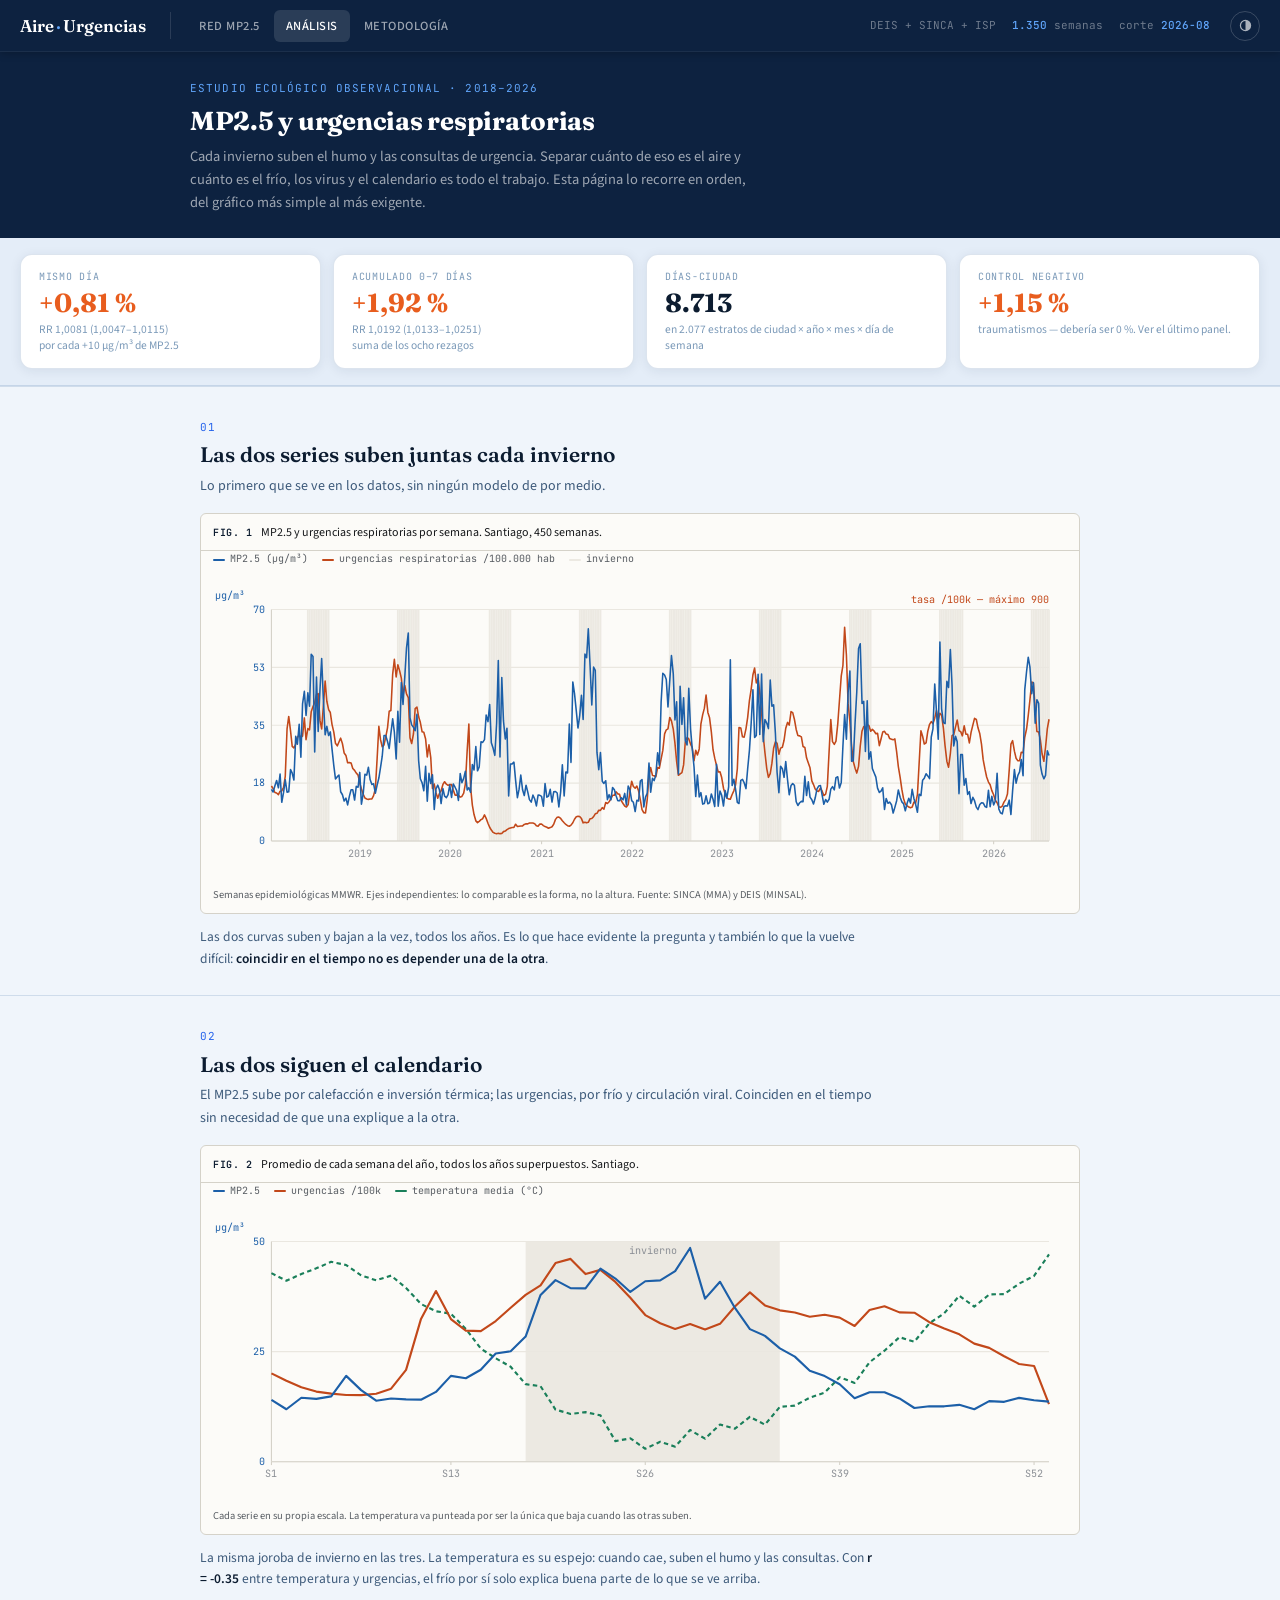
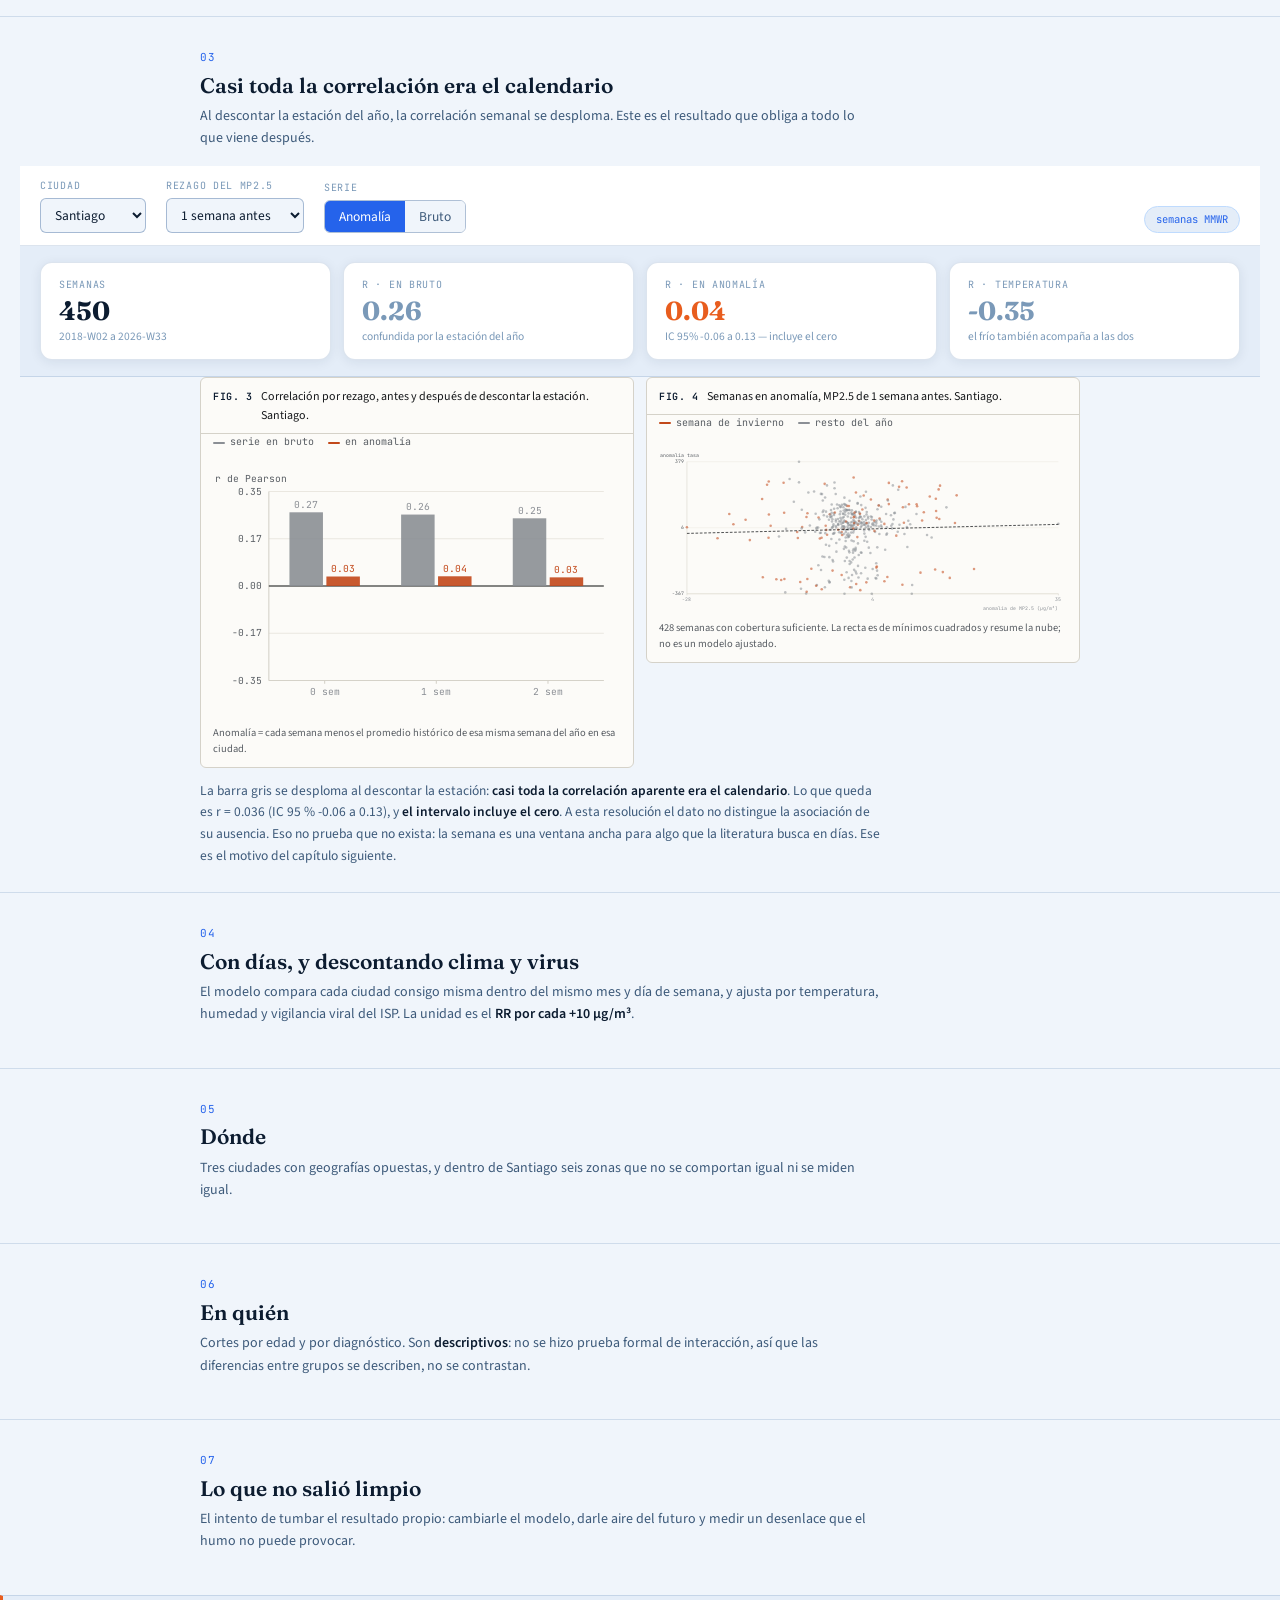
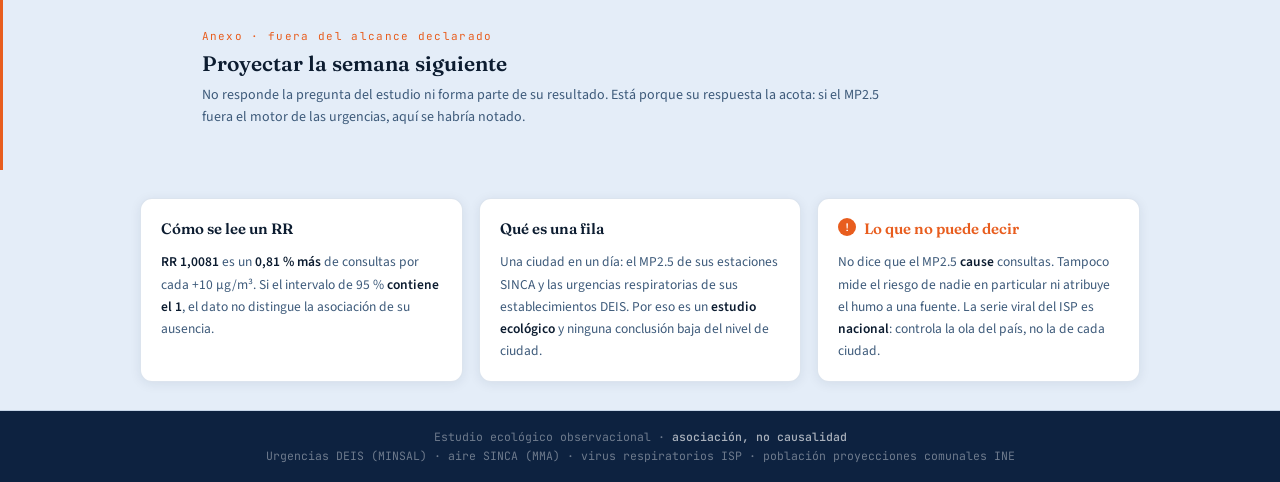
==== commit bed62509: "Refactor análisis.js for improved clarity and structure; update comun.js to add figura function for " ====
--- a/sitio/analisis.html
+++ b/sitio/analisis.html
@@ -33,205 +33,143 @@
  <div>
   <div class="ojo">Estudio ecol&oacute;gico observacional &middot; 2018&ndash;2026</div>
   <h1>MP2.5 y urgencias respiratorias</h1>
-  <p>Cuando el aire de una ciudad empeora respecto de sus propios d&iacute;as vecinos,
-   <b>las consultas de urgencia respiratoria suben un poco</b>. El modelo compara cada
-   ciudad consigo misma y ajusta por temperatura, humedad y circulaci&oacute;n viral.
-   La asociaci&oacute;n es peque&ntilde;a, consistente entre ciudades y edades, y
-   &mdash;como muestra el &uacute;ltimo panel&mdash; <b>no est&aacute; libre de sesgo</b>.</p>
+  <p>Cada invierno suben el humo y las consultas de urgencia. Separar cu&aacute;nto de
+   eso es el aire y cu&aacute;nto es el fr&iacute;o, los virus y el calendario es todo el
+   trabajo. Esta p&aacute;gina lo recorre en orden, del gr&aacute;fico m&aacute;s simple
+   al m&aacute;s exigente.</p>
  </div>
 </header>
 
 <div class="indicadores" id="m-indicadores"></div>
 
-<section class="pregunta">
- <div class="rotulo">
-  <div class="num">Pregunta 1</div>
-  <h2>&iquest;Queda algo cuando se descuenta lo dem&aacute;s?</h2>
-  <p>El invierno trae humo, fr&iacute;o y virus a la vez. La primera pregunta no es si el
-   MP2.5 acompa&ntilde;a a las urgencias &mdash;lo hace&mdash;, sino <b>qu&eacute; queda de esa
-   compa&ntilde;&iacute;a al descontar uno por uno los otros culpables</b>.</p>
+<section class="cap">
+ <div class="cap-cab">
+  <span class="cap-n">01</span>
+  <h2>Las dos series suben juntas cada invierno</h2>
+  <p>Lo primero que se ve en los datos, sin ning&uacute;n modelo de por medio.</p>
  </div>
- <div class="paneles" id="p-asociacion"></div>
+ <div class="cap-cuerpo" id="s-fenomeno"></div>
 </section>
 
-<section class="pregunta">
- <div class="rotulo">
-  <div class="num">Pregunta 2</div>
-  <h2>&iquest;Cu&aacute;ndo ocurre?</h2>
-  <p>Si el aire de hoy tiene algo que ver con las consultas, &iquest;se nota hoy mismo o
-   d&iacute;as despu&eacute;s? La respuesta depende de <b>a qu&eacute; resoluci&oacute;n se
-   mire</b>, y es el hallazgo que ordena el resto de la p&aacute;gina.</p>
+<section class="cap">
+ <div class="cap-cab">
+  <span class="cap-n">02</span>
+  <h2>Las dos siguen el calendario</h2>
+  <p>El MP2.5 sube por calefacci&oacute;n e inversi&oacute;n t&eacute;rmica; las urgencias,
+   por fr&iacute;o y circulaci&oacute;n viral. Coinciden en el tiempo sin necesidad de que
+   una explique a la otra.</p>
  </div>
- <div class="paneles" id="p-cuando"></div>
+ <div class="cap-cuerpo" id="s-clima"></div>
 </section>
 
-<section class="pregunta">
- <div class="rotulo">
-  <div class="num">Pregunta 3</div>
-  <h2>&iquest;D&oacute;nde?</h2>
-  <p>Tres ciudades con geograf&iacute;as opuestas: una cuenca de siete millones, un puerto
-   ventilado y un valle patag&oacute;nico que quema le&ntilde;a. <b>Ni la asociaci&oacute;n ni
-   la calidad de la medici&oacute;n son iguales en las tres.</b></p>
+<section class="cap">
+ <div class="cap-cab">
+  <span class="cap-n">03</span>
+  <h2>Casi toda la correlaci&oacute;n era el calendario</h2>
+  <p>Al descontar la estaci&oacute;n del a&ntilde;o, la correlaci&oacute;n semanal se
+   desploma. Este es el resultado que obliga a todo lo que viene despu&eacute;s.</p>
  </div>
- <div class="paneles" id="p-donde"></div>
+ <div class="controles">
+  <div class="campo">
+   <label for="sel-ciudad">Ciudad</label>
+   <select id="sel-ciudad"></select>
+  </div>
+  <div class="campo">
+   <label for="sel-rezago">Rezago del MP2.5</label>
+   <select id="sel-rezago">
+    <option value="0">misma semana</option>
+    <option value="1" selected>1 semana antes</option>
+    <option value="2">2 semanas antes</option>
+   </select>
+  </div>
+  <div class="campo">
+   <label>Serie</label>
+   <div class="conmutador" id="modo">
+    <button data-modo="anomalia" aria-pressed="true">Anomalía</button>
+    <button data-modo="bruto" aria-pressed="false">Bruto</button>
+   </div>
+  </div>
+  <span class="pastilla" style="margin-left:auto">semanas MMWR</span>
+ </div>
+ <div class="indicadores" id="indicadores"></div>
+ <div class="cap-cuerpo" id="s-trampa"></div>
 </section>
 
-<section class="pregunta">
- <div class="rotulo">
-  <div class="num">Pregunta 4</div>
-  <h2>&iquest;En qui&eacute;n?</h2>
-  <p>Las mismas estimaciones, partidas por grupo de edad y por diagn&oacute;stico
-   respiratorio. Son cortes <b>descriptivos</b>: no se hizo una prueba formal de
-   interacci&oacute;n, as&iacute; que las diferencias entre grupos se describen, no se
-   contrastan.</p>
+<section class="cap">
+ <div class="cap-cab">
+  <span class="cap-n">04</span>
+  <h2>Con d&iacute;as, y descontando clima y virus</h2>
+  <p>El modelo compara cada ciudad consigo misma dentro del mismo mes y d&iacute;a de
+   semana, y ajusta por temperatura, humedad y vigilancia viral del ISP. La unidad es
+   el <b>RR por cada +10&nbsp;&micro;g/m&sup3;</b>.</p>
  </div>
- <div class="paneles" id="p-quien"></div>
+ <div class="cap-cuerpo" id="s-modelo"></div>
 </section>
 
-<section class="pregunta">
- <div class="rotulo">
-  <div class="num">Pregunta 5</div>
-  <h2>&iquest;Cu&aacute;n robusto es?</h2>
-  <p>Lo que sigue es el intento de tumbar el resultado propio: cambiarle el modelo, darle
-   aire del futuro, medir un desenlace que el humo no puede provocar. <b>Dos de esas pruebas
-   no salieron limpias</b>, y est&aacute;n ac&aacute; por eso.</p>
+<section class="cap">
+ <div class="cap-cab">
+  <span class="cap-n">05</span>
+  <h2>D&oacute;nde</h2>
+  <p>Tres ciudades con geograf&iacute;as opuestas, y dentro de Santiago seis zonas que no
+   se comportan igual ni se miden igual.</p>
  </div>
- <div class="paneles" id="p-robustez"></div>
+ <div class="cap-cuerpo" id="s-donde"></div>
+</section>
+
+<section class="cap">
+ <div class="cap-cab">
+  <span class="cap-n">06</span>
+  <h2>En qui&eacute;n</h2>
+  <p>Cortes por edad y por diagn&oacute;stico. Son <b>descriptivos</b>: no se hizo prueba
+   formal de interacci&oacute;n, as&iacute; que las diferencias entre grupos se describen,
+   no se contrastan.</p>
+ </div>
+ <div class="cap-cuerpo" id="s-quien"></div>
+</section>
+
+<section class="cap">
+ <div class="cap-cab">
+  <span class="cap-n">07</span>
+  <h2>Lo que no sali&oacute; limpio</h2>
+  <p>El intento de tumbar el resultado propio: cambiarle el modelo, darle aire del futuro
+   y medir un desenlace que el humo no puede provocar.</p>
+ </div>
+ <div class="cap-cuerpo" id="s-firme"></div>
+</section>
+
+<section class="cap anexo">
+ <div class="cap-cab">
+  <span class="cap-n">Anexo &middot; fuera del alcance declarado</span>
+  <h2>Proyectar la semana siguiente</h2>
+  <p>No responde la pregunta del estudio ni forma parte de su resultado. Est&aacute;
+   porque su respuesta la acota: si el MP2.5 fuera el motor de las urgencias,
+   aqu&iacute; se habr&iacute;a notado.</p>
+ </div>
+ <div class="cap-cuerpo" id="s-anexo"></div>
 </section>
 
 <div class="franja">
  <div class="notas">
   <section>
-   <h3>Qu&eacute; hace el modelo</h3>
-   <p>Es un <b>case-crossover estratificado por tiempo</b>. En vez de comparar ciudades
-    entre s&iacute;, compara cada ciudad <b>consigo misma</b> dentro de bloques de
-    ciudad &times; a&ntilde;o &times; mes &times; d&iacute;a de la semana: los jueves de
-    julio de 2019 en Santiago se comparan solo entre ellos.</p>
-   <p>Eso apaga de un plumazo todo lo que no cambia dentro de esa ventana &mdash;
-    poblaci&oacute;n, red de urgencias, h&aacute;bitos, la estaci&oacute;n del a&ntilde;o&mdash;
-    sin tener que medirlo. Encima se ajusta por temperatura (spline), humedad y la
-    <b>vigilancia viral del ISP</b>.</p>
-  </section>
-  <section>
    <h3>C&oacute;mo se lee un RR</h3>
-   <p><b>RR 1,0081</b> quiere decir que por cada <b>+10 &micro;g/m&sup3;</b> de MP2.5 las
-    consultas son un <b>0,81 % m&aacute;s altas</b>. Suena poco, y lo es a nivel de una
-    persona; sobre millones de consultas al a&ntilde;o no lo es.</p>
-   <p>El intervalo de 95 % es el rango compatible con los datos. Si <b>contiene el
-    1</b> &mdash;el 0 % de cambio&mdash;, el dato no distingue la asociaci&oacute;n de su
-    ausencia. Los intervalos ya vienen ensanchados por la sobredispersi&oacute;n de los
-    conteos diarios, as&iacute; que no son optimistas.</p>
+   <p><b>RR 1,0081</b> es un <b>0,81 % m&aacute;s</b> de consultas por cada
+    +10&nbsp;&micro;g/m&sup3;. Si el intervalo de 95 % <b>contiene el 1</b>, el dato no
+    distingue la asociaci&oacute;n de su ausencia.</p>
   </section>
   <section>
    <h3>Qu&eacute; es una fila</h3>
-   <p><b>Una ciudad en un d&iacute;a</b>: el MP2.5 promedio de sus estaciones SINCA y el
-    recuento de urgencias respiratorias (J00&ndash;J98) de sus establecimientos DEIS.
-    8.713 d&iacute;as-ciudad en total.</p>
-   <p>De ah&iacute; que sea un <b>estudio ecol&oacute;gico</b>. Que un d&iacute;a con m&aacute;s
-    MP2.5 traiga m&aacute;s urgencias no implica que las personas expuestas sean las que
-    consultaron &mdash; eso es la falacia ecol&oacute;gica, y es la raz&oacute;n de que
-    ninguna conclusi&oacute;n baje del nivel de ciudad.</p>
+   <p>Una ciudad en un d&iacute;a: el MP2.5 de sus estaciones SINCA y las urgencias
+    respiratorias de sus establecimientos DEIS. Por eso es un <b>estudio
+    ecol&oacute;gico</b> y ninguna conclusi&oacute;n baja del nivel de ciudad.</p>
   </section>
   <section>
-   <h3 class="alerta">Lo que este estudio no puede decir</h3>
-   <p>No dice que el MP2.5 <b>cause</b> consultas. El dise&ntilde;o es observacional y los
-    controles negativos muestran que parte de lo medido es estructura temporal
-    compartida, no aire.</p>
-   <p>Tampoco mide el riesgo de ninguna persona, ni sirve para pronosticar, ni atribuye el
-    humo a una fuente. Y la serie viral del ISP es <b>nacional</b>: controla la ola com&uacute;n
-    del pa&iacute;s, no la temporada de cada ciudad.</p>
+   <h3 class="alerta">Lo que no puede decir</h3>
+   <p>No dice que el MP2.5 <b>cause</b> consultas. Tampoco mide el riesgo de nadie en
+    particular ni atribuye el humo a una fuente. La serie viral del ISP es
+    <b>nacional</b>: controla la ola del pa&iacute;s, no la de cada ciudad.</p>
   </section>
  </div>
 </div>
-
-<div class="corte">
- <div>
-  <div class="ojo">Explorar los datos</div>
-  <h2>Por qu&eacute; la semana no bastaba</h2>
-  <p>Antes de llegar al d&iacute;a, el an&aacute;lisis se hizo <b>por semana</b>. A esa
-   resoluci&oacute;n, y descontando solo el ciclo estacional, la asociaci&oacute;n
-   <b>no se distingu&iacute;a de cero</b> en ninguna de las tres ciudades. No fue un error:
-   fue la pista de que la ventana era demasiado ancha. Lo que sigue es esa exploraci&oacute;n,
-   que adem&aacute;s es la mejor forma de ver el problema de fondo &mdash; el calendario.
-   Los controles son de verdad: se puede cambiar de ciudad, de rezago y de serie.</p>
- </div>
-</div>
-
-<div class="controles">
- <div class="campo">
-  <label for="sel-ciudad">Ciudad</label>
-  <select id="sel-ciudad"></select>
- </div>
- <div class="campo">
-  <label for="sel-rezago">Rezago del MP2.5</label>
-  <select id="sel-rezago">
-   <option value="0">misma semana</option>
-   <option value="1" selected>1 semana antes</option>
-   <option value="2">2 semanas antes</option>
-  </select>
- </div>
- <div class="campo">
-  <label>Serie</label>
-  <div class="conmutador" id="modo">
-   <button data-modo="anomalia" aria-pressed="true">Anomalía</button>
-   <button data-modo="bruto" aria-pressed="false">Bruto</button>
-  </div>
- </div>
- <span class="pastilla" style="margin-left:auto">3 ciudades &middot; semanas MMWR</span>
-</div>
-
-<div class="indicadores" id="indicadores"></div>
-<div class="paneles" id="paneles"></div>
-
-<div class="franja">
- <div class="notas">
-  <section>
-   <h3>La resoluci&oacute;n decid&iacute;a el resultado</h3>
-   <p>En bruto Santiago da <b>r = 0,27</b>: parece asociaci&oacute;n. Descontado el ciclo
-    estacional cae a <b>0,04</b> (IC 95% &minus;0,06 a 0,13). Los tres intervalos semanales
-    incluyen el cero.</p>
-   <p>Con d&iacute;as y comparaci&oacute;n dentro del mismo mes, la asociaci&oacute;n
-    aparece. <b>El hallazgo metodol&oacute;gico es ese</b>: promediar por semana diluye una
-    se&ntilde;al que se da en horas o d&iacute;as, y la curva de rezagos de arriba lo confirma
-    &mdash; casi todo est&aacute; en el d&iacute;a 0 y se apaga al segundo.</p>
-  </section>
-  <section>
-   <h3>Por qu&eacute; anomal&iacute;a y no bruto</h3>
-   <p>En invierno sube el MP2.5 &mdash;le&ntilde;a m&aacute;s inversi&oacute;n
-    t&eacute;rmica&mdash; y suben las urgencias respiratorias &mdash;virus y fr&iacute;o&mdash;.
-    Correlacionar las series crudas mide sobre todo que <b>las dos conocen el
-    calendario</b>.</p>
-   <p>La anomal&iacute;a resta a cada semana el promedio hist&oacute;rico de esa misma semana
-    del a&ntilde;o en esa ciudad. La pregunta pasa a ser: cuando una semana trae <b>m&aacute;s
-    MP2.5 que lo normal para esa fecha</b>, &iquest;trae tambi&eacute;n m&aacute;s urgencias
-    que lo normal?</p>
-  </section>
-  <section>
-   <h3>Dos descuentos, dos alcances</h3>
-   <p>La anomal&iacute;a semanal es el descuento estacional <b>m&aacute;s simple que
-    existe</b>: no supone forma de la curva, pero tampoco controla nada m&aacute;s. Si un
-    a&ntilde;o trae una epidemia fuerte, aparece como anomal&iacute;a positiva sin
-    relaci&oacute;n con el aire.</p>
-   <p>El modelo diario s&iacute; incorpora la <b>vigilancia viral del ISP</b>, adem&aacute;s
-    de temperatura y humedad. Es la diferencia principal entre las dos mitades de esta
-    p&aacute;gina, junto con la resoluci&oacute;n.</p>
-  </section>
- </div>
-</div>
-
-<div class="corte extension">
- <div>
-  <div class="ojo">Fuera del alcance declarado</div>
-  <h2>Una extensi&oacute;n: proyectar la semana siguiente</h2>
-  <p>Lo que sigue <b>no responde la pregunta de este estudio</b> y no forma parte de su
-   resultado. Es una extensi&oacute;n que el equipo explor&oacute; aparte: entrenar modelos
-   para anticipar la demanda de urgencias de la semana siguiente y ver <b>cu&aacute;nto
-   aporta el MP2.5 cuando ya se conoce la inercia de las consultas y el clima</b>.
-   Se publica porque su respuesta es informativa &mdash; y modesta.</p>
- </div>
-</div>
-
-<div class="paneles" id="p-extension"></div>
 
 <footer>
  Estudio ecológico observacional · <b>asociación, no causalidad</b><br>
@@ -239,8 +177,8 @@
 </footer>
 
 <script src="assets/js/comun.js"></script>
+<script src="assets/js/analisis.js"></script>
 <script src="assets/js/modelo.js"></script>
 <script src="assets/js/semanal_nt.js"></script>
-<script src="assets/js/analisis.js"></script>
 </body>
 </html>
--- a/sitio/assets/css/estilo.css
+++ b/sitio/assets/css/estilo.css
@@ -556,34 +556,92 @@
 .trio .rot{font-family:var(--mono);font-size:10px;letter-spacing:.07em;
   text-transform:uppercase;color:var(--tinta-3);margin-bottom:2px}
 
-/* ============ analisis: narrativa por preguntas ============ */
-/* La pagina avanza por preguntas, no por autor. Cada bloque abre con su rotulo
-   y agrupa los paneles que la responden, vengan del analisis que vengan. El
-   peso visual queda entre .corte (que anuncia cambio de tema) y .paneles h3
-   (que titula un grafico): se lee como capitulo. */
-.pregunta{border-top:1px solid var(--linea)}
-.pregunta > .rotulo{max-width:1180px;margin:0 auto;padding:30px 20px 0}
-.pregunta .num{font-family:var(--mono);font-size:11px;letter-spacing:.1em;
-  text-transform:uppercase;color:var(--azul-medio);margin-bottom:6px}
-.pregunta h2{font-family:var(--serif);font-size:22px;font-weight:600;color:var(--tinta);
-  line-height:1.25;margin-bottom:8px}
-.pregunta > .rotulo p{font-size:14px;color:var(--tinta-2);max-width:660px;
-  line-height:1.65;margin:0}
-.pregunta > .rotulo b{color:var(--tinta);font-weight:600}
-.pregunta .paneles{padding-top:16px}
-
-/* De cual de los dos analisis viene un panel. Con dos disenos distintos en la
+/* ============ figuras ============ */
+/* Los graficos NO siguen el tema de la pagina. Viven sobre una lamina clara con
+   marco, siempre, como la figura de un informe. No es una preferencia estetica:
+   un grafico que toma los colores del panel se disuelve en el, y lo primero que
+   se pierde es la frontera entre lo que es dato y lo que es diseño. Al separarlo
+   tambien se puede exportar o imprimir sin rehacerlo.
+
+   Por eso estos tokens estan fijados aqui y NO se redefinen en los bloques de
+   tema oscuro de mas arriba. Si alguien los agrega alli, la lamina deja de ser
+   una lamina. */
+.fig{
+  --fig-sup:#fcfbf8;      /* superficie de la lamina */
+  --fig-tinta:#16181b;    /* titulos y valores */
+  --fig-tinta-2:#585d63;  /* rotulos de eje */
+  --fig-tinta-3:#8b8f95;  /* ticks y marcas finas */
+  --fig-linea:#d5d2c9;    /* marco y eje */
+  --fig-rejilla:#eae7e0;  /* rejilla interior */
+  --fig-s1:#1c5fa8;       /* serie 1 - MP2.5 */
+  --fig-s2:#c2481a;       /* serie 2 - urgencias */
+  --fig-s3:#1a7f5a;       /* serie 3 */
+  --fig-alerta:#b3261e;   /* lo que no deberia estar ahi */
+  --fig-sombra:#ece9e2;   /* franjas de contexto: invierno, pandemia */
+  background:var(--fig-sup);border:1px solid var(--fig-linea);border-radius:6px;
+  margin:0 0 12px;overflow:hidden;counter-increment:figura}
+.fig-cab{display:flex;gap:8px;align-items:baseline;padding:9px 12px 8px;
+  border-bottom:1px solid var(--fig-linea);font-size:12px;color:var(--fig-tinta)}
+/* El numero lo cuenta el CSS y no el JS: los paneles se repintan al mover un
+   control, y un contador en JS seguiria subiendo. Este cuenta posiciones en el
+   documento, asi que sale bien aunque tres scripts escriban figuras. */
+body{counter-reset:figura}
+.fig-cab b{font-family:var(--mono);font-size:10px;letter-spacing:.06em;
+  text-transform:uppercase;color:var(--fig-s1);font-weight:600;white-space:nowrap}
+.fig-cab b::before{content:"Fig. " counter(figura)}
+.fig-cuerpo{padding:12px 12px 8px}
+.fig-cuerpo svg{display:block;width:100%;height:auto}
+.fig-pie{padding:0 12px 10px;font-size:10.5px;color:var(--fig-tinta-2);
+  line-height:1.5}
+/* Leyenda dentro de la lamina, con los colores de la lamina y no los del tema. */
+.fig-clave{display:flex;gap:14px;flex-wrap:wrap;padding:0 12px 8px;
+  font-family:var(--mono);font-size:10px;color:var(--fig-tinta-2)}
+.fig-clave i{display:inline-block;width:12px;height:2px;margin-right:5px;
+  vertical-align:middle;border-radius:1px}
+/* Tablas de datos: mismo trato que un grafico, son la misma clase de objeto. */
+.fig table{width:100%;border-collapse:collapse;font-size:11.5px}
+.fig th{font-family:var(--mono);font-size:9.5px;letter-spacing:.05em;
+  text-transform:uppercase;color:var(--fig-tinta-2);font-weight:500;
+  text-align:right;padding:6px 12px;border-bottom:1px solid var(--fig-linea)}
+.fig th:first-child{text-align:left}
+.fig td{padding:5px 12px;color:var(--fig-tinta);text-align:right;
+  font-family:var(--mono);font-variant-numeric:tabular-nums}
+.fig td:first-child{text-align:left;font-family:var(--sans)}
+.fig tbody tr:not(:last-child) td{border-bottom:1px solid var(--fig-rejilla)}
+
+/* ============ analisis: capitulos en una columna ============ */
+/* Una sola columna de lectura, no una grilla de tarjetas. La grilla dejaba
+   huecos cada vez que un panel ocupaba el ancho completo, y obligaba a leer en
+   zigzag. Con una columna el orden es el orden: texto, figura, texto. */
+.cap{border-top:1px solid var(--linea);padding:32px 20px 26px}
+.cap-cab{max-width:880px;margin:0 auto 16px}
+.cap-n{font-family:var(--mono);font-size:11px;letter-spacing:.12em;
+  color:var(--azul-medio);display:block;margin-bottom:5px}
+.cap h2{font-family:var(--serif);font-size:21px;font-weight:600;color:var(--tinta);
+  line-height:1.25;margin:0 0 7px}
+.cap-cab p{font-size:14px;color:var(--tinta-2);max-width:680px;line-height:1.6;margin:0}
+.cap-cuerpo{max-width:880px;margin:0 auto}
+/* Los parrafos entre figuras son cortos a proposito: la figura es el argumento,
+   el texto solo dice que mirar. */
+.cap-cuerpo > p{font-size:13.5px;color:var(--tinta-2);max-width:680px;
+  line-height:1.6;margin:0 0 16px}
+.cap-cuerpo > p:last-child{margin-bottom:0}
+.cap b{color:var(--tinta);font-weight:600}
+/* Dos figuras que se leen juntas. Bajo ~660 px se apilan solas. */
+.fig-par{display:grid;grid-template-columns:repeat(auto-fit,minmax(300px,1fr));
+  gap:12px;align-items:start}
+
+/* De cual de los dos analisis viene una figura. Con dos disenos distintos en la
    misma pagina, no decirlo obliga al lector a suponerlo. */
-.paneles .origen{font-family:var(--mono);font-size:9.5px;letter-spacing:.06em;
-  text-transform:uppercase;color:var(--tinta-3);display:block;margin-bottom:5px}
-.paneles .origen::before{content:"";display:inline-block;width:6px;height:6px;
+.fuente{font-family:var(--mono);font-size:9.5px;letter-spacing:.05em;
+  text-transform:uppercase;color:var(--tinta-3);display:block;margin:-6px 0 10px}
+.fuente::before{content:"";display:inline-block;width:6px;height:6px;
   border-radius:50%;margin-right:6px;vertical-align:middle;background:var(--s1)}
-.paneles .origen.dia::before{background:var(--s2)}
-
-/* El bloque que queda fuera del alcance declarado del estudio. El rotulo naranja
-   es el mismo que marca los hallazgos incomodos: aqui advierte, no destaca. */
-.corte.extension{border-left:3px solid var(--senal)}
-.corte.extension .ojo{color:var(--senal)}
+.fuente.dia::before{background:var(--s2)}
+
+/* El bloque que queda fuera del alcance declarado del estudio. */
+.cap.anexo{background:var(--fondo-alt);border-left:3px solid var(--senal)}
+.cap.anexo .cap-n{color:var(--senal)}
 
 /* ============ pie ============ */
 footer{background:var(--navy);color:rgba(255,255,255,.4);font-family:var(--mono);
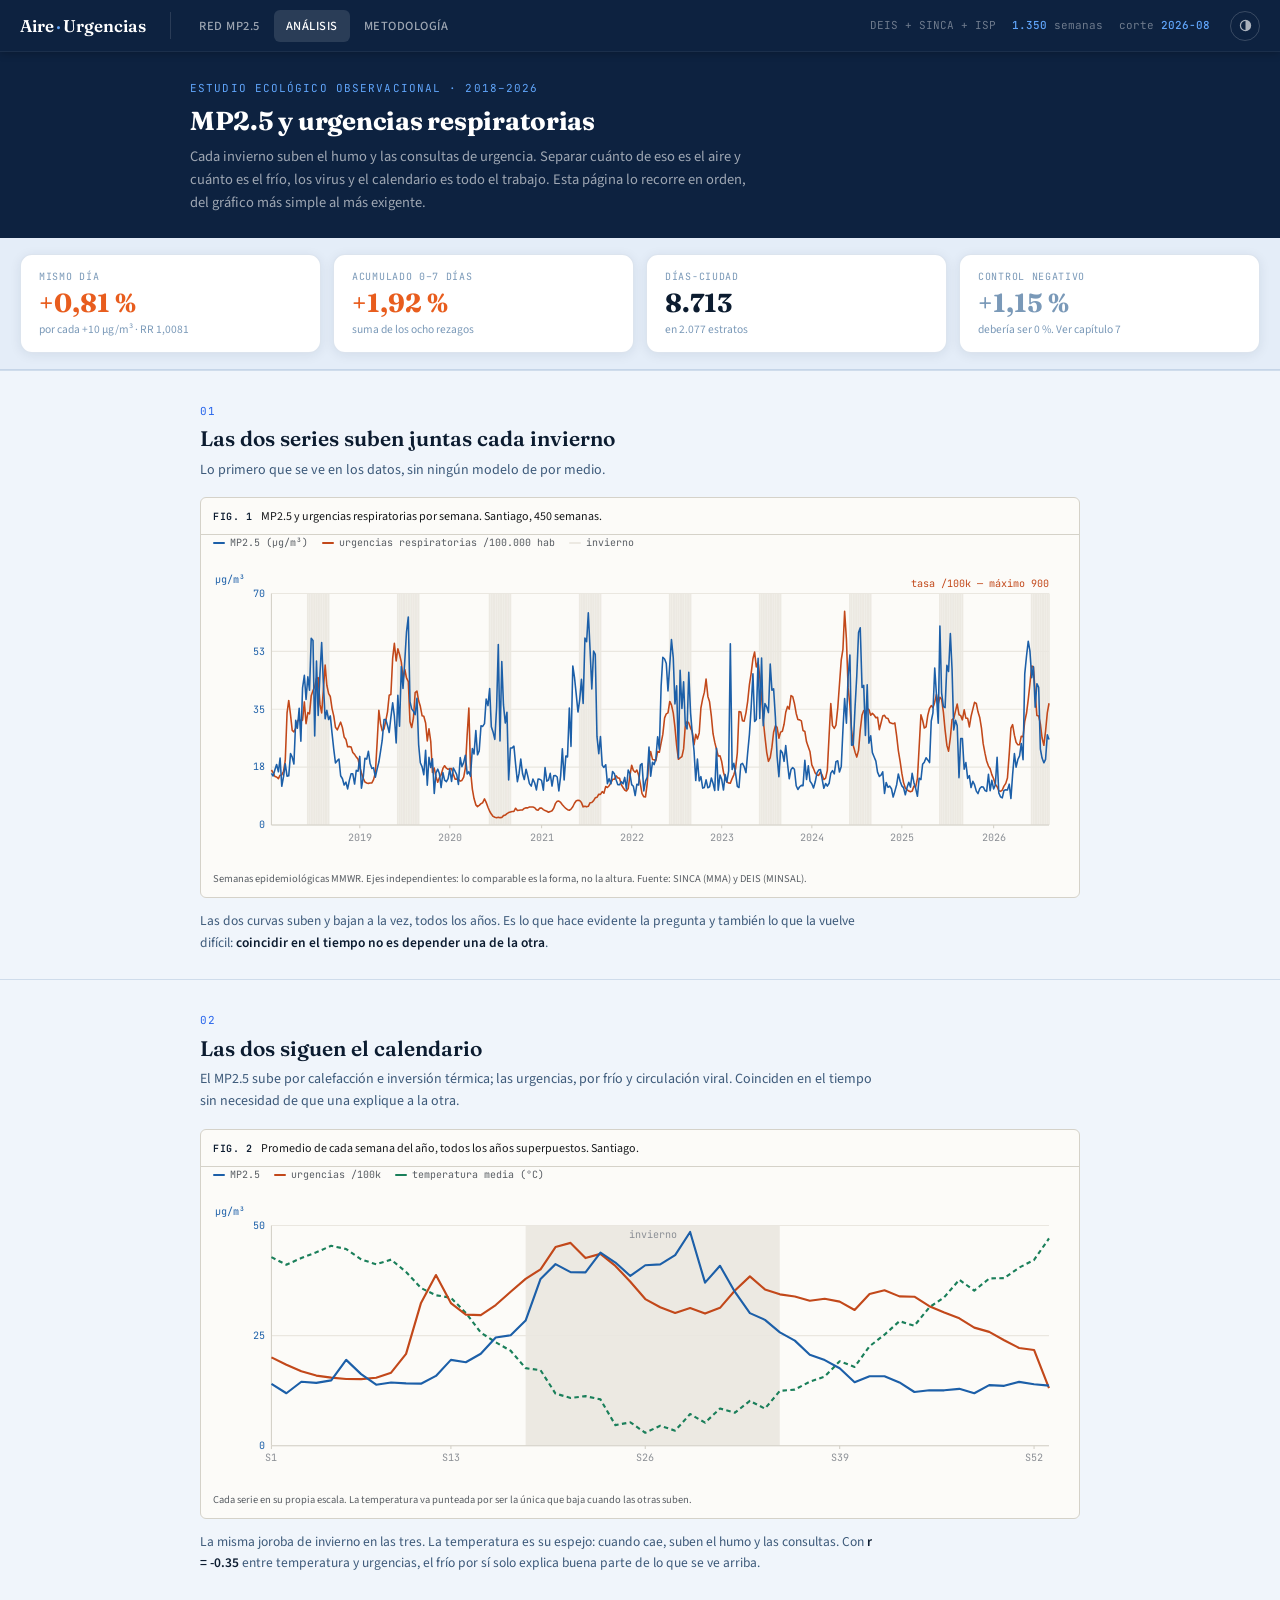
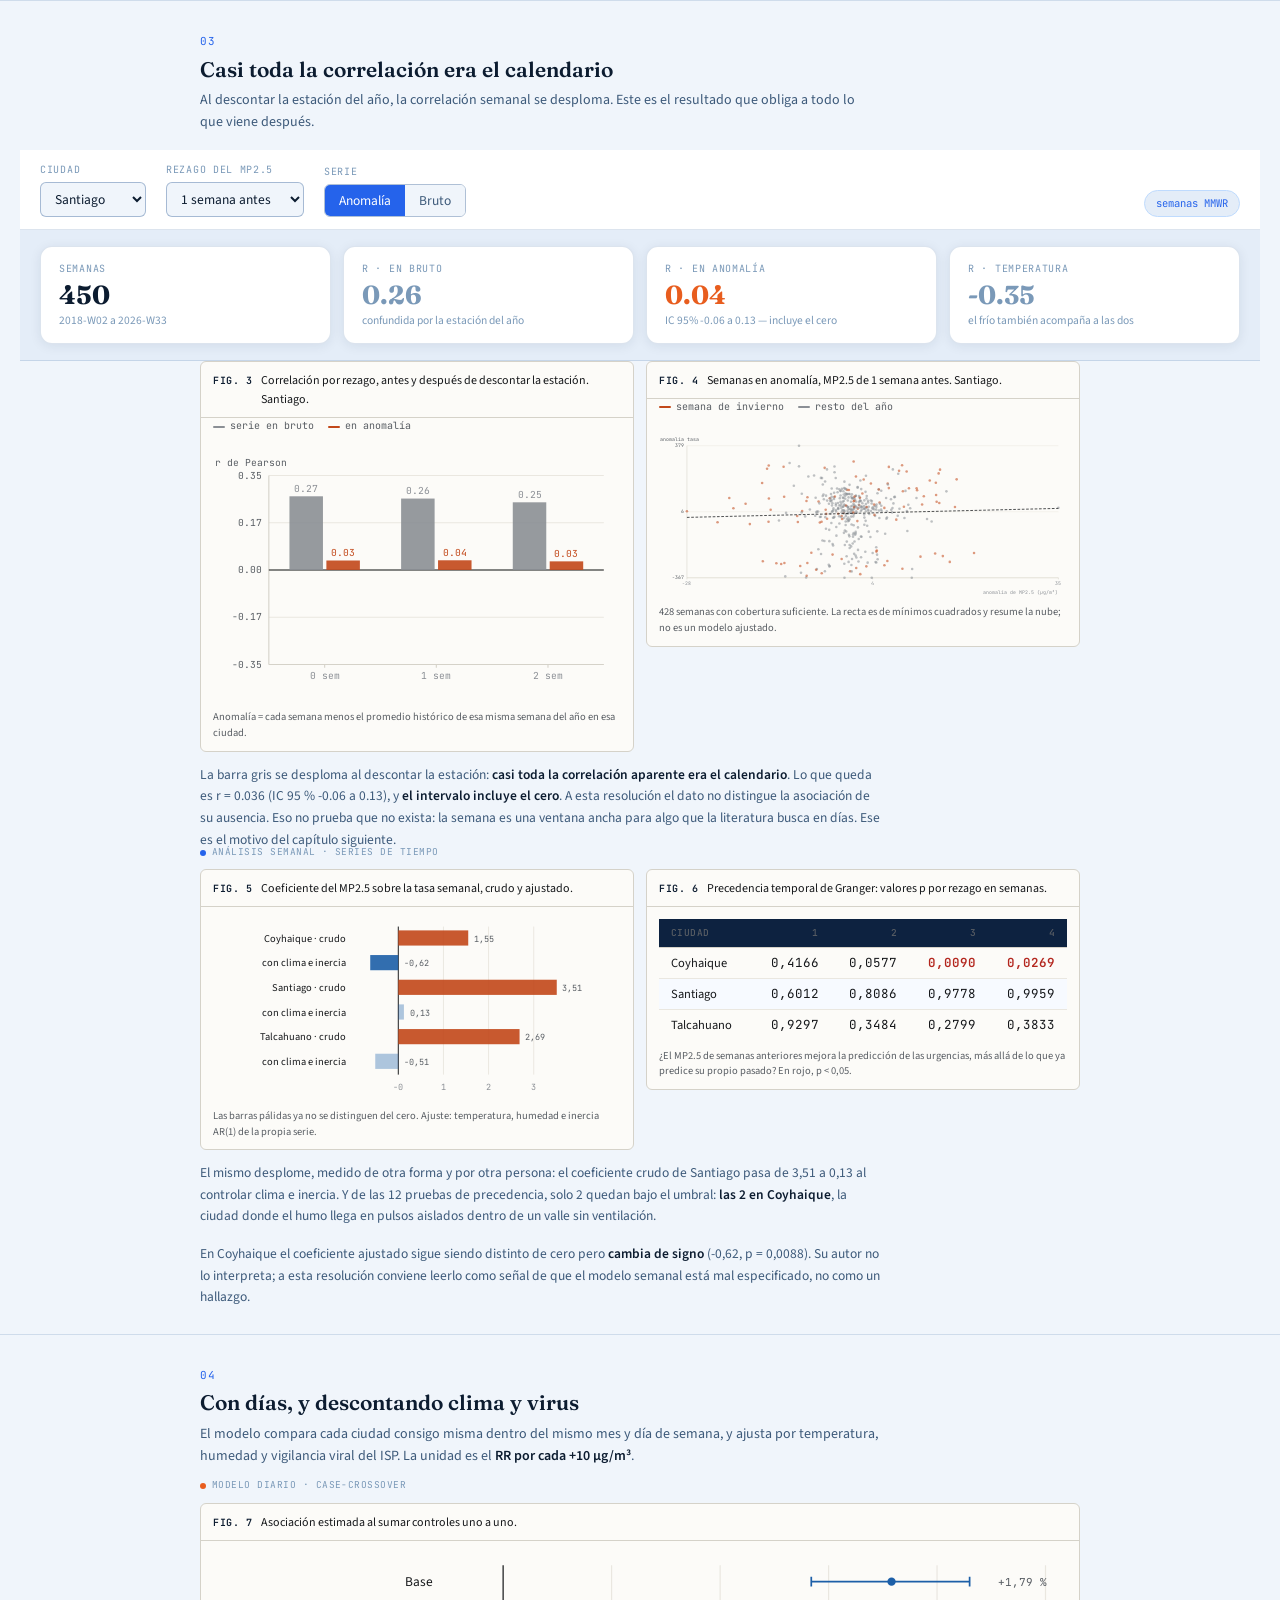
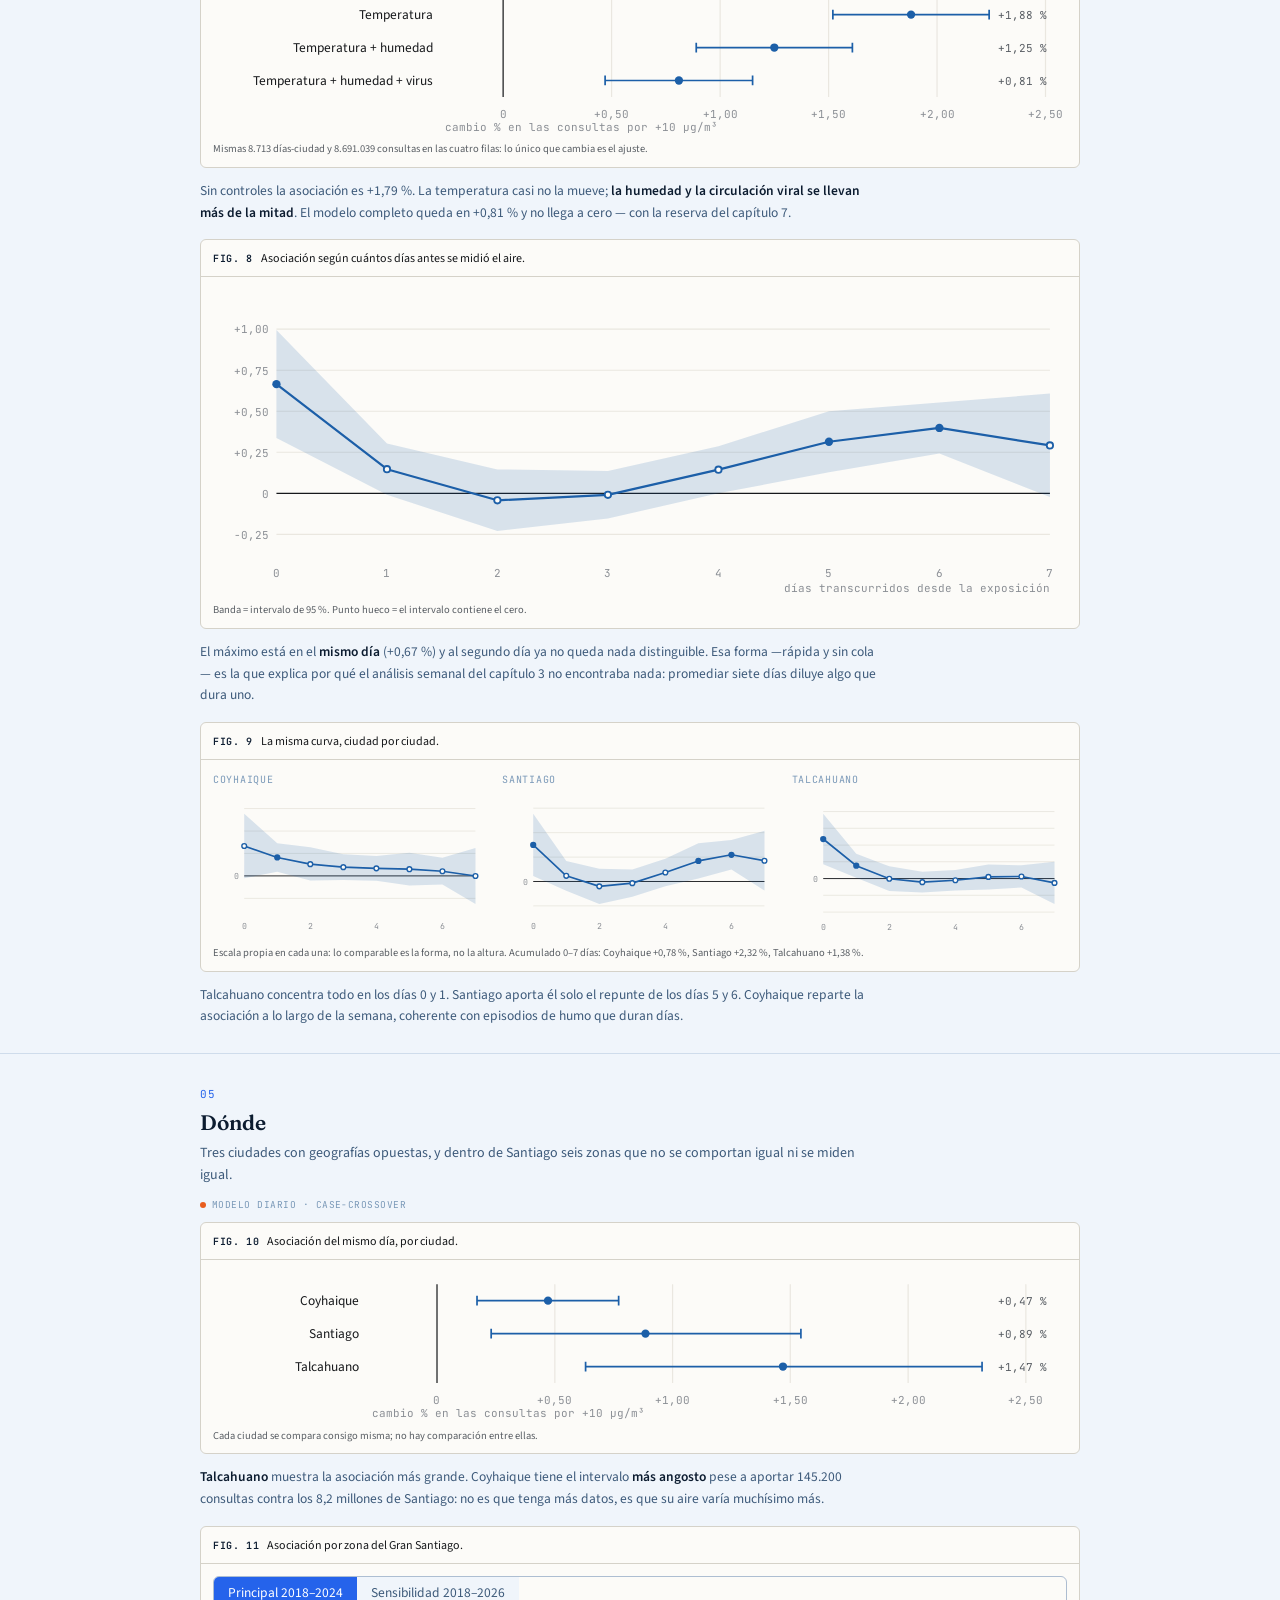
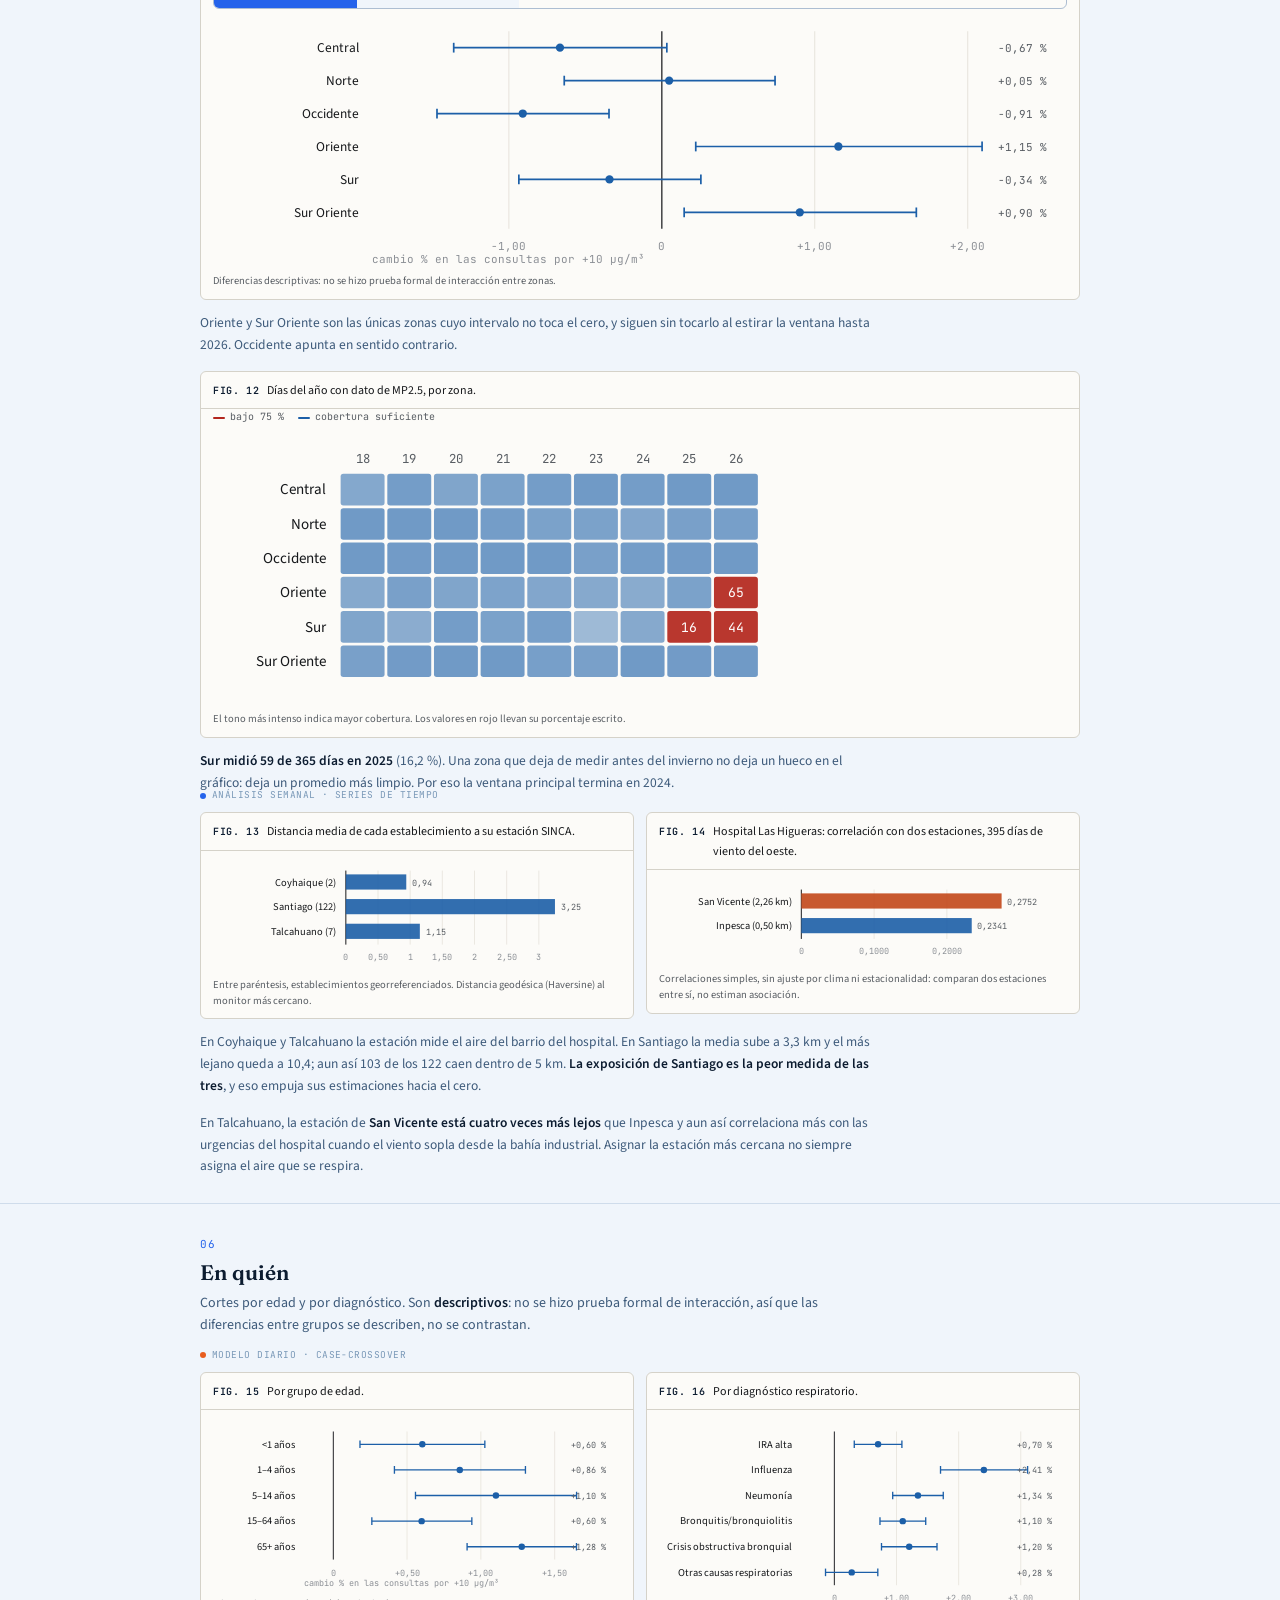
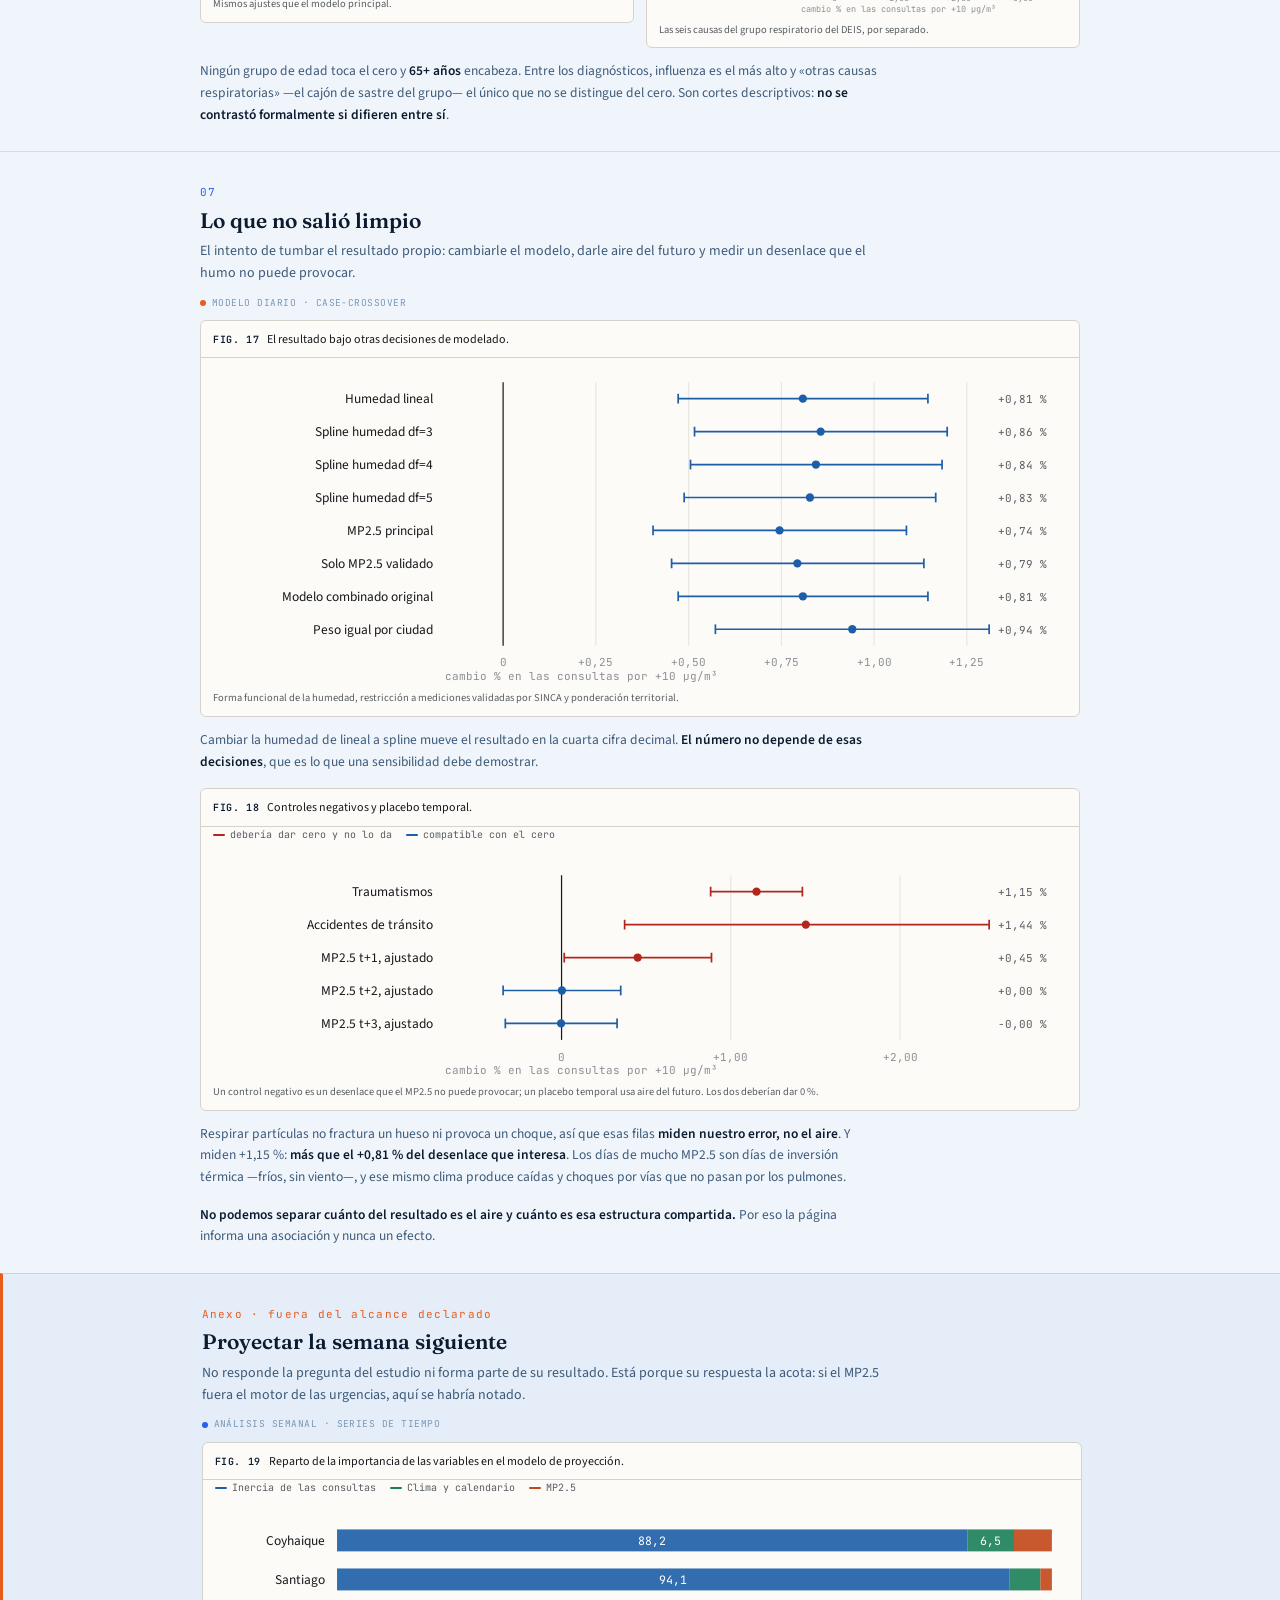
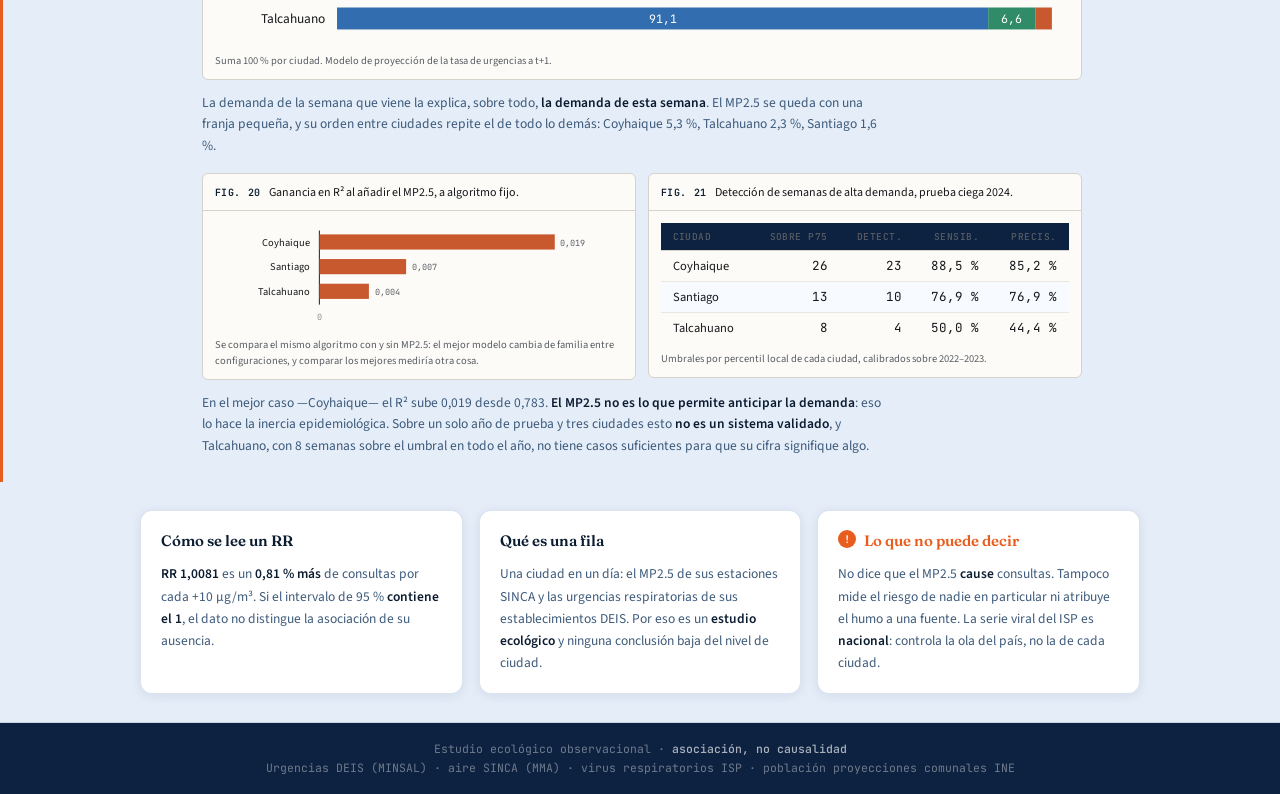
==== commit 70413313: "Refactor semanal_nt.js for improved clarity and functionality; add documentation on figure presentat" ====
--- a/sitio/analisis.html
+++ b/sitio/analisis.html
@@ -93,6 +93,9 @@
  </div>
  <div class="indicadores" id="indicadores"></div>
  <div class="cap-cuerpo" id="s-trampa"></div>
+ <!-- Contenedor propio: #s-trampa lo repinta analisis.js cada vez que se
+      mueve un control, y borraria lo que otro script hubiera insertado. -->
+ <div class="cap-cuerpo" id="s-trampa-nt"></div>
 </section>
 
 <section class="cap">
@@ -114,6 +117,7 @@
    se comportan igual ni se miden igual.</p>
  </div>
  <div class="cap-cuerpo" id="s-donde"></div>
+ <div class="cap-cuerpo" id="s-donde-nt"></div>
 </section>
 
 <section class="cap">
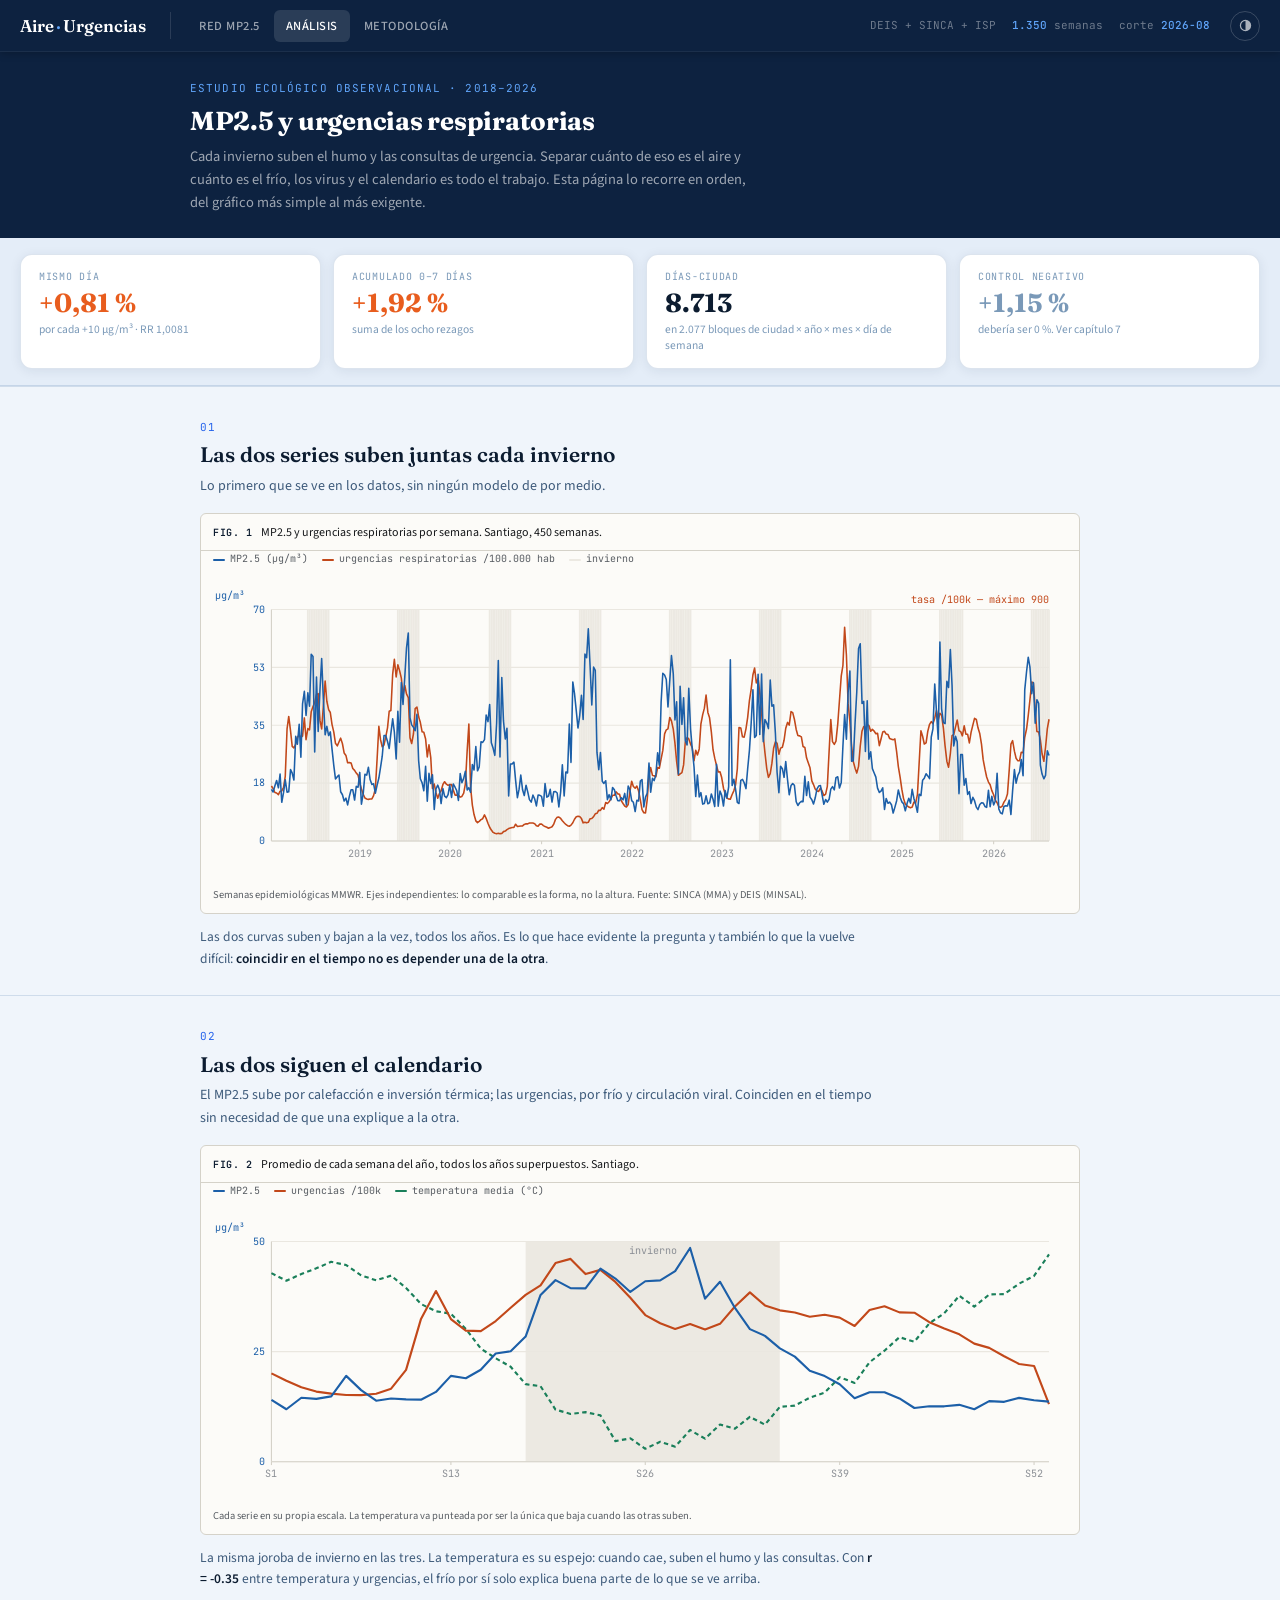
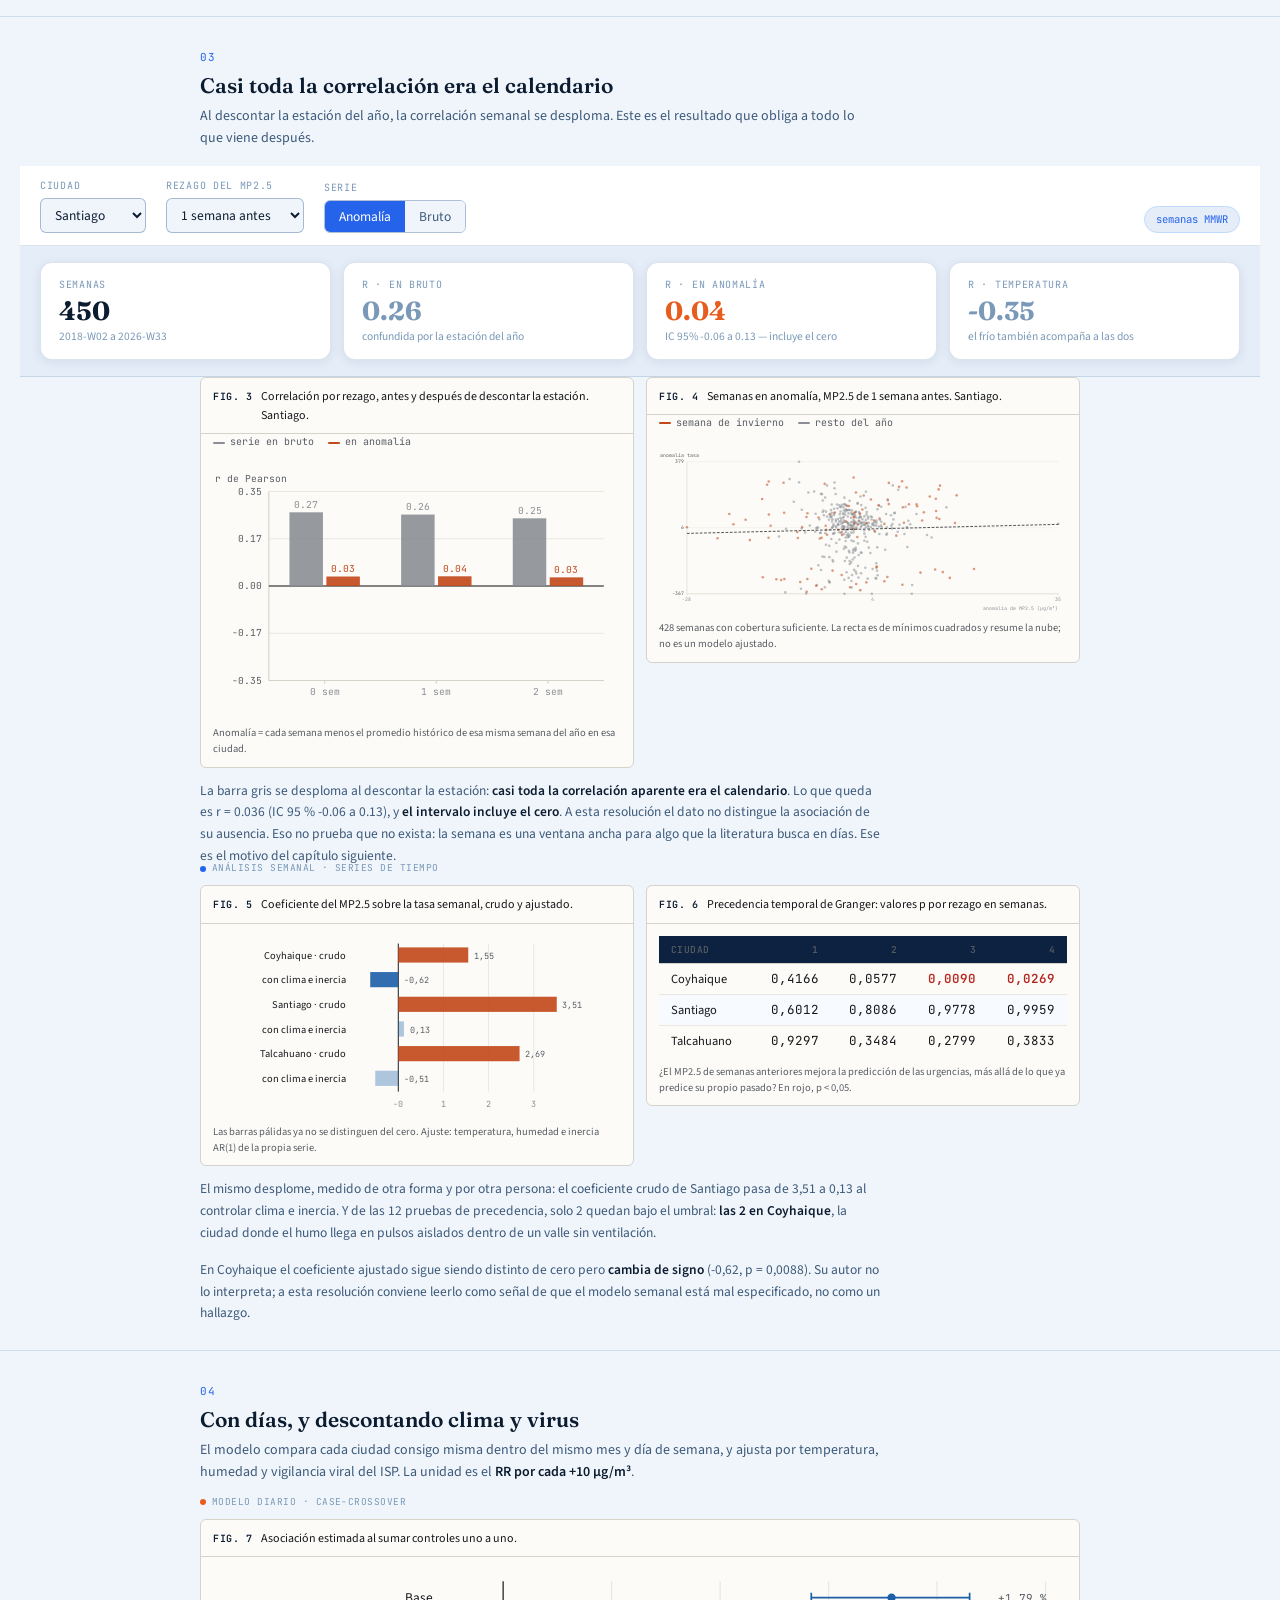
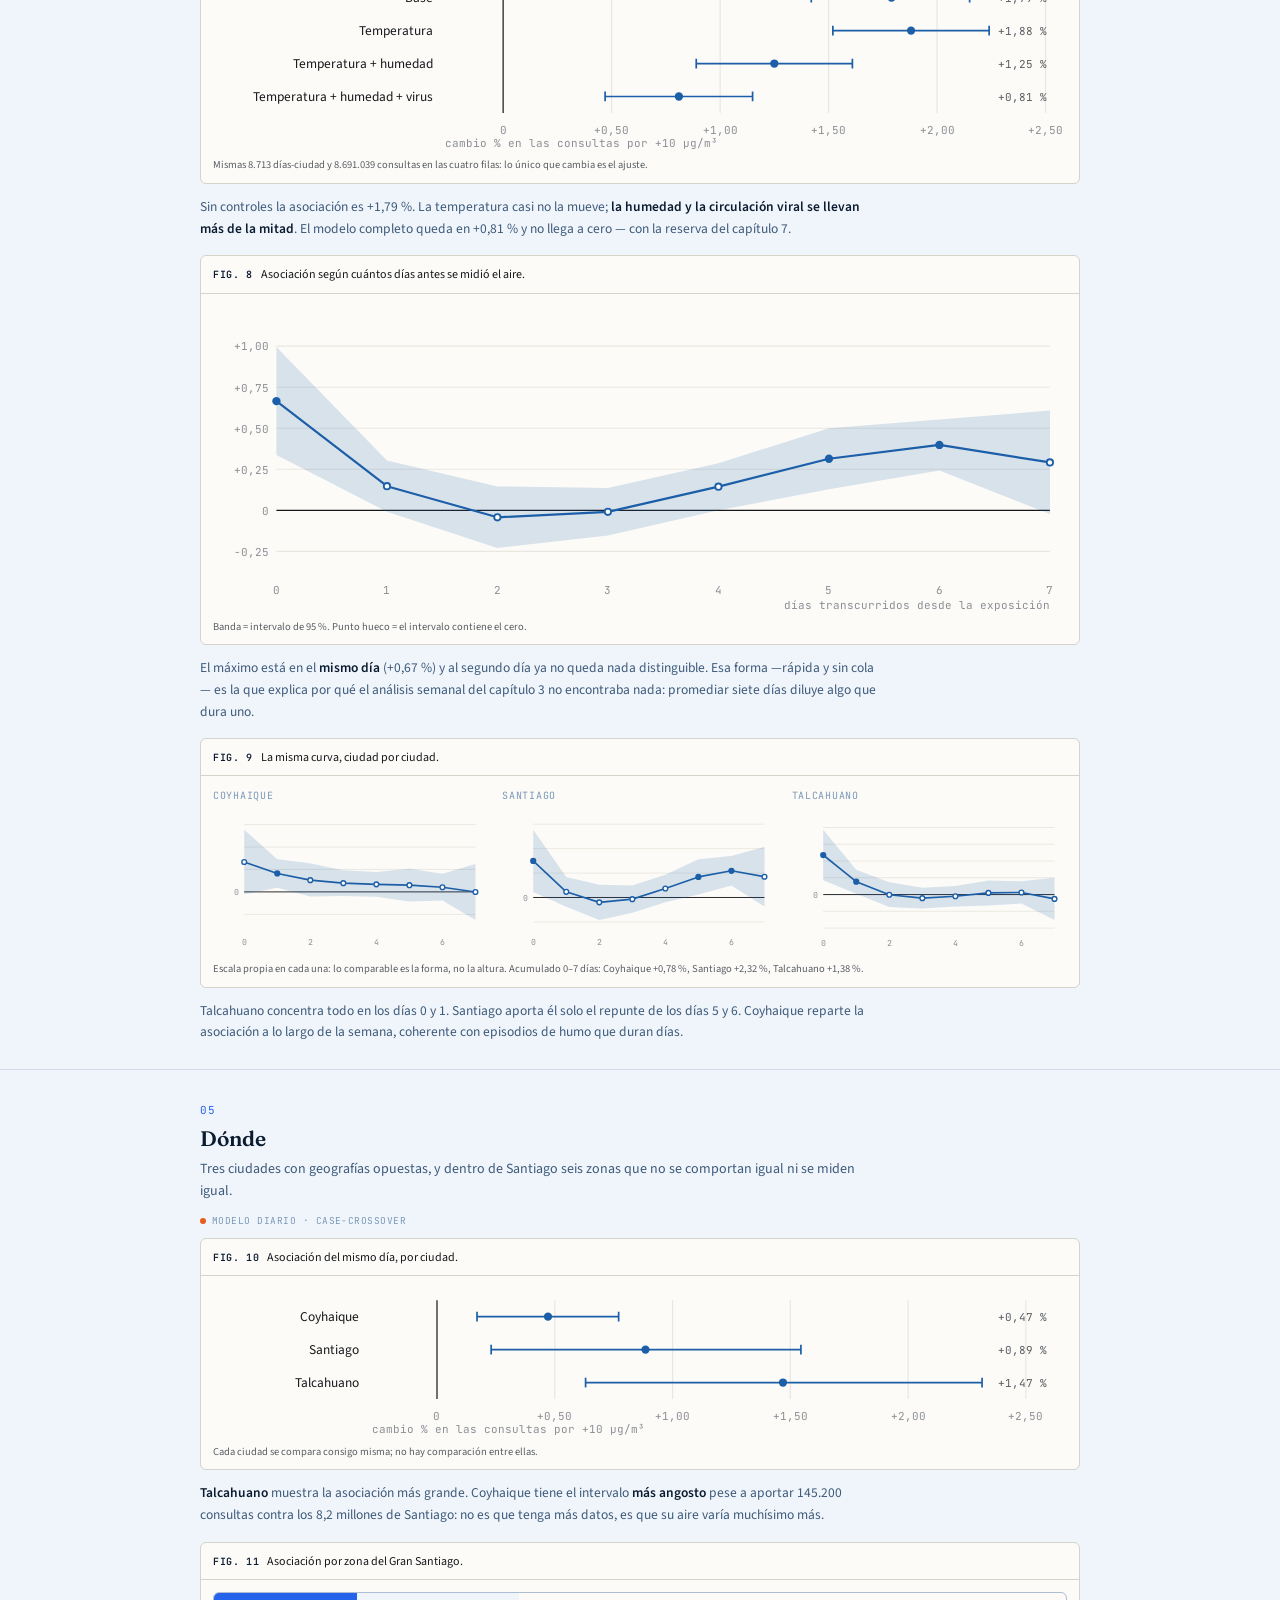
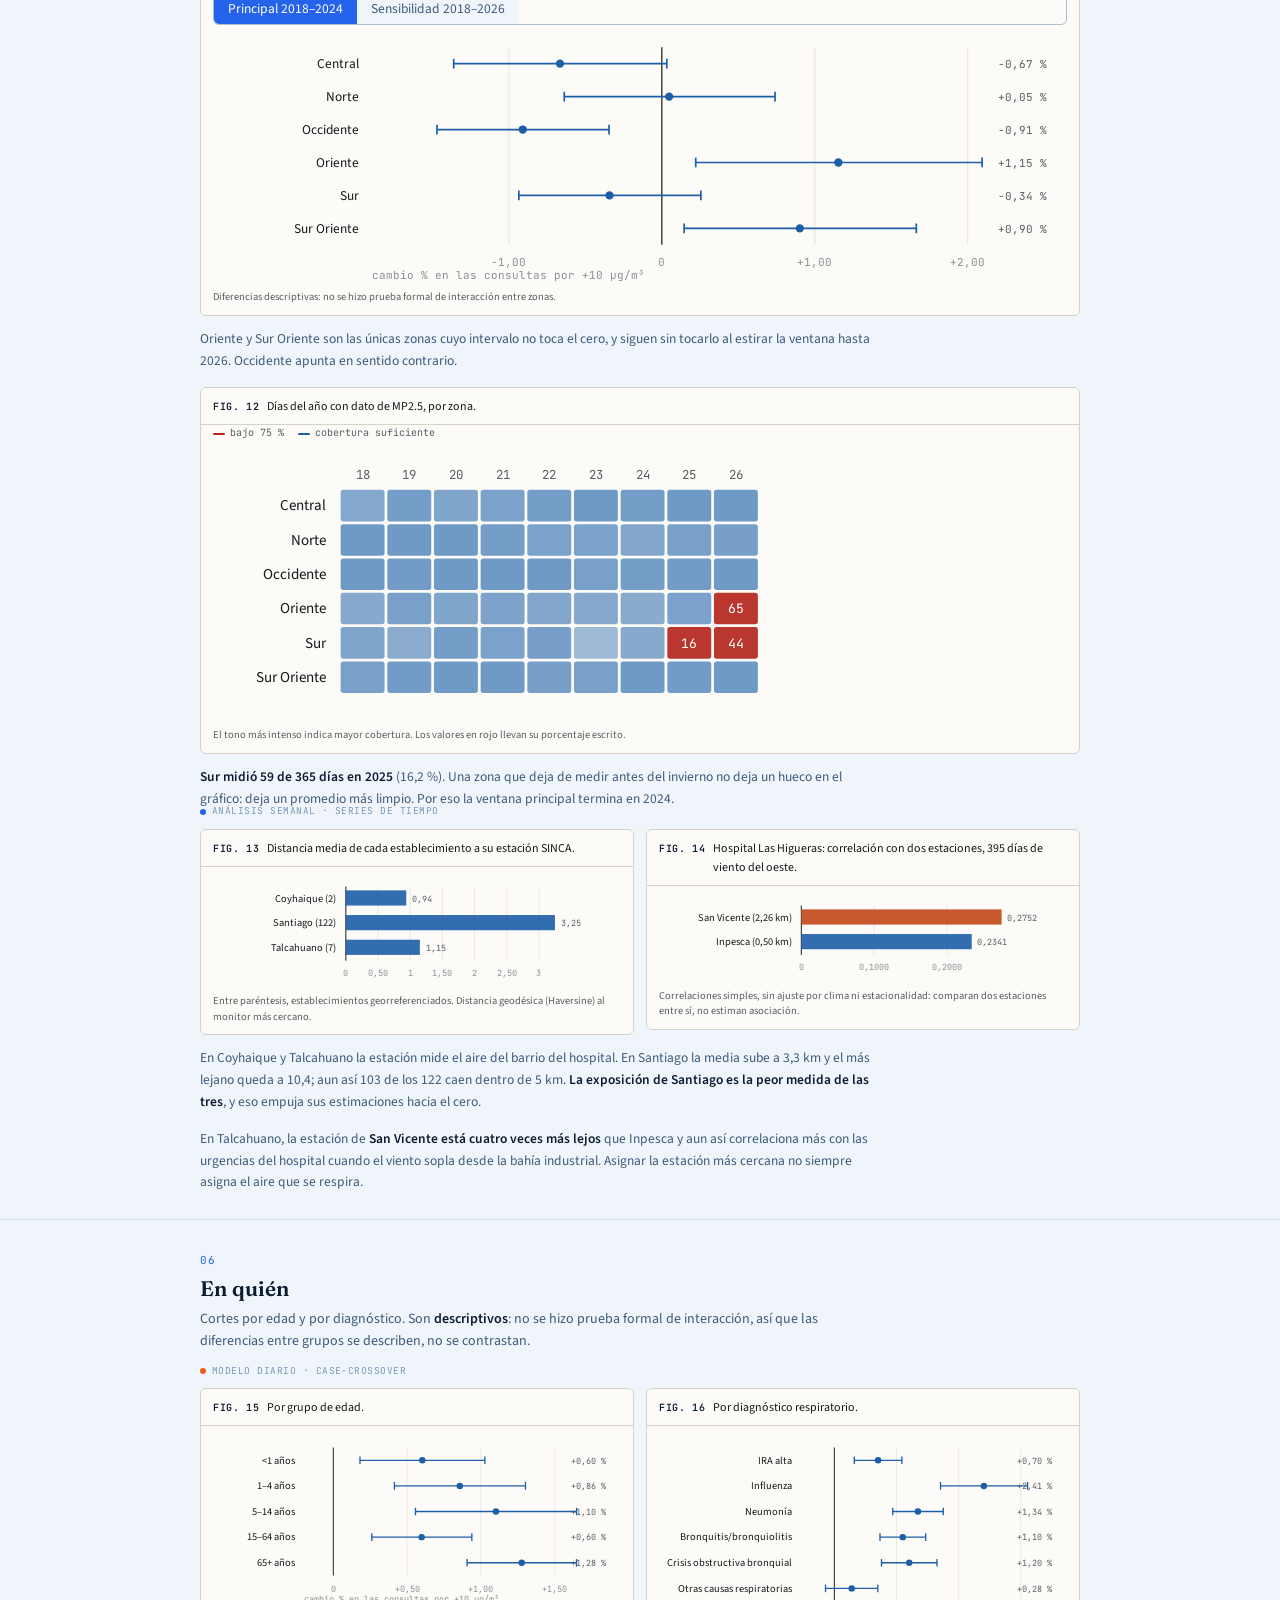
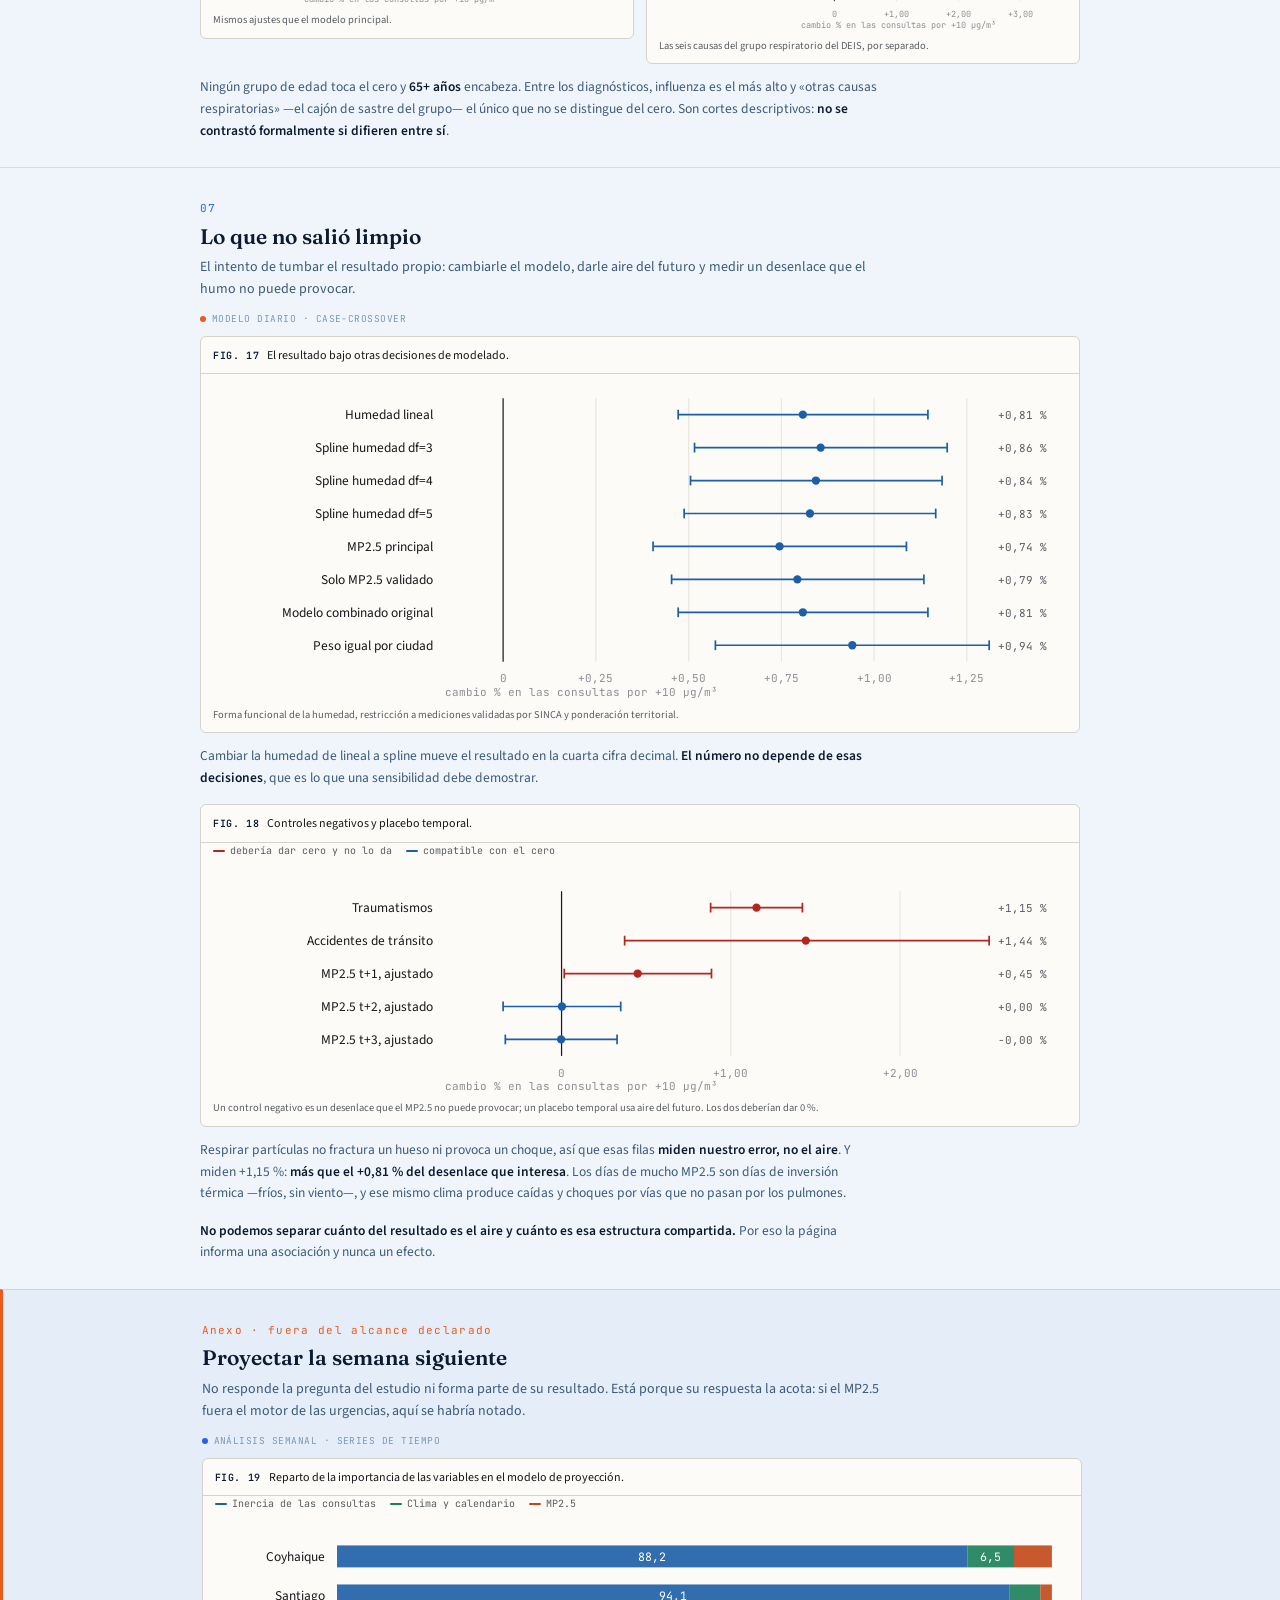
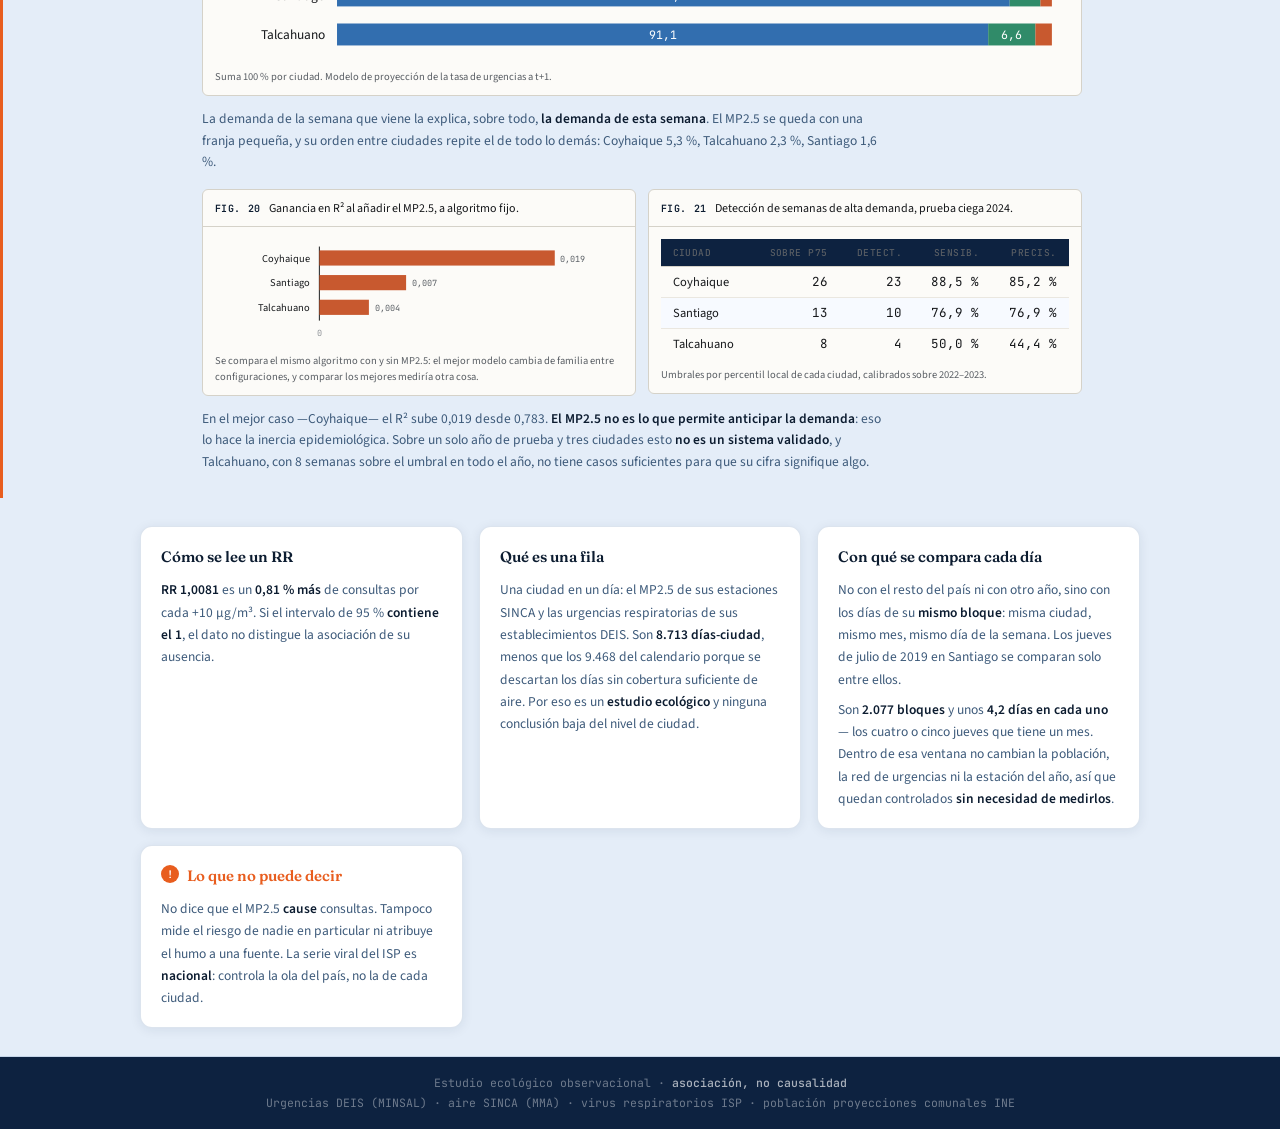
==== commit 1f46ac68: "Enhance content clarity in análisis.html and modelo.js; add detailed explanations for ecological stu" ====
--- a/sitio/analisis.html
+++ b/sitio/analisis.html
@@ -163,8 +163,20 @@
   <section>
    <h3>Qu&eacute; es una fila</h3>
    <p>Una ciudad en un d&iacute;a: el MP2.5 de sus estaciones SINCA y las urgencias
-    respiratorias de sus establecimientos DEIS. Por eso es un <b>estudio
-    ecol&oacute;gico</b> y ninguna conclusi&oacute;n baja del nivel de ciudad.</p>
+    respiratorias de sus establecimientos DEIS. Son <b>8.713 d&iacute;as-ciudad</b>, menos
+    que los 9.468 del calendario porque se descartan los d&iacute;as sin cobertura
+    suficiente de aire. Por eso es un <b>estudio ecol&oacute;gico</b> y ninguna
+    conclusi&oacute;n baja del nivel de ciudad.</p>
+  </section>
+  <section>
+   <h3>Con qu&eacute; se compara cada d&iacute;a</h3>
+   <p>No con el resto del pa&iacute;s ni con otro a&ntilde;o, sino con los d&iacute;as de su
+    <b>mismo bloque</b>: misma ciudad, mismo mes, mismo d&iacute;a de la semana. Los jueves
+    de julio de 2019 en Santiago se comparan solo entre ellos.</p>
+   <p>Son <b>2.077 bloques</b> y unos <b>4,2 d&iacute;as en cada uno</b> &mdash; los cuatro o
+    cinco jueves que tiene un mes. Dentro de esa ventana no cambian la
+    poblaci&oacute;n, la red de urgencias ni la estaci&oacute;n del a&ntilde;o, as&iacute;
+    que quedan controlados <b>sin necesidad de medirlos</b>.</p>
   </section>
   <section>
    <h3 class="alerta">Lo que no puede decir</h3>
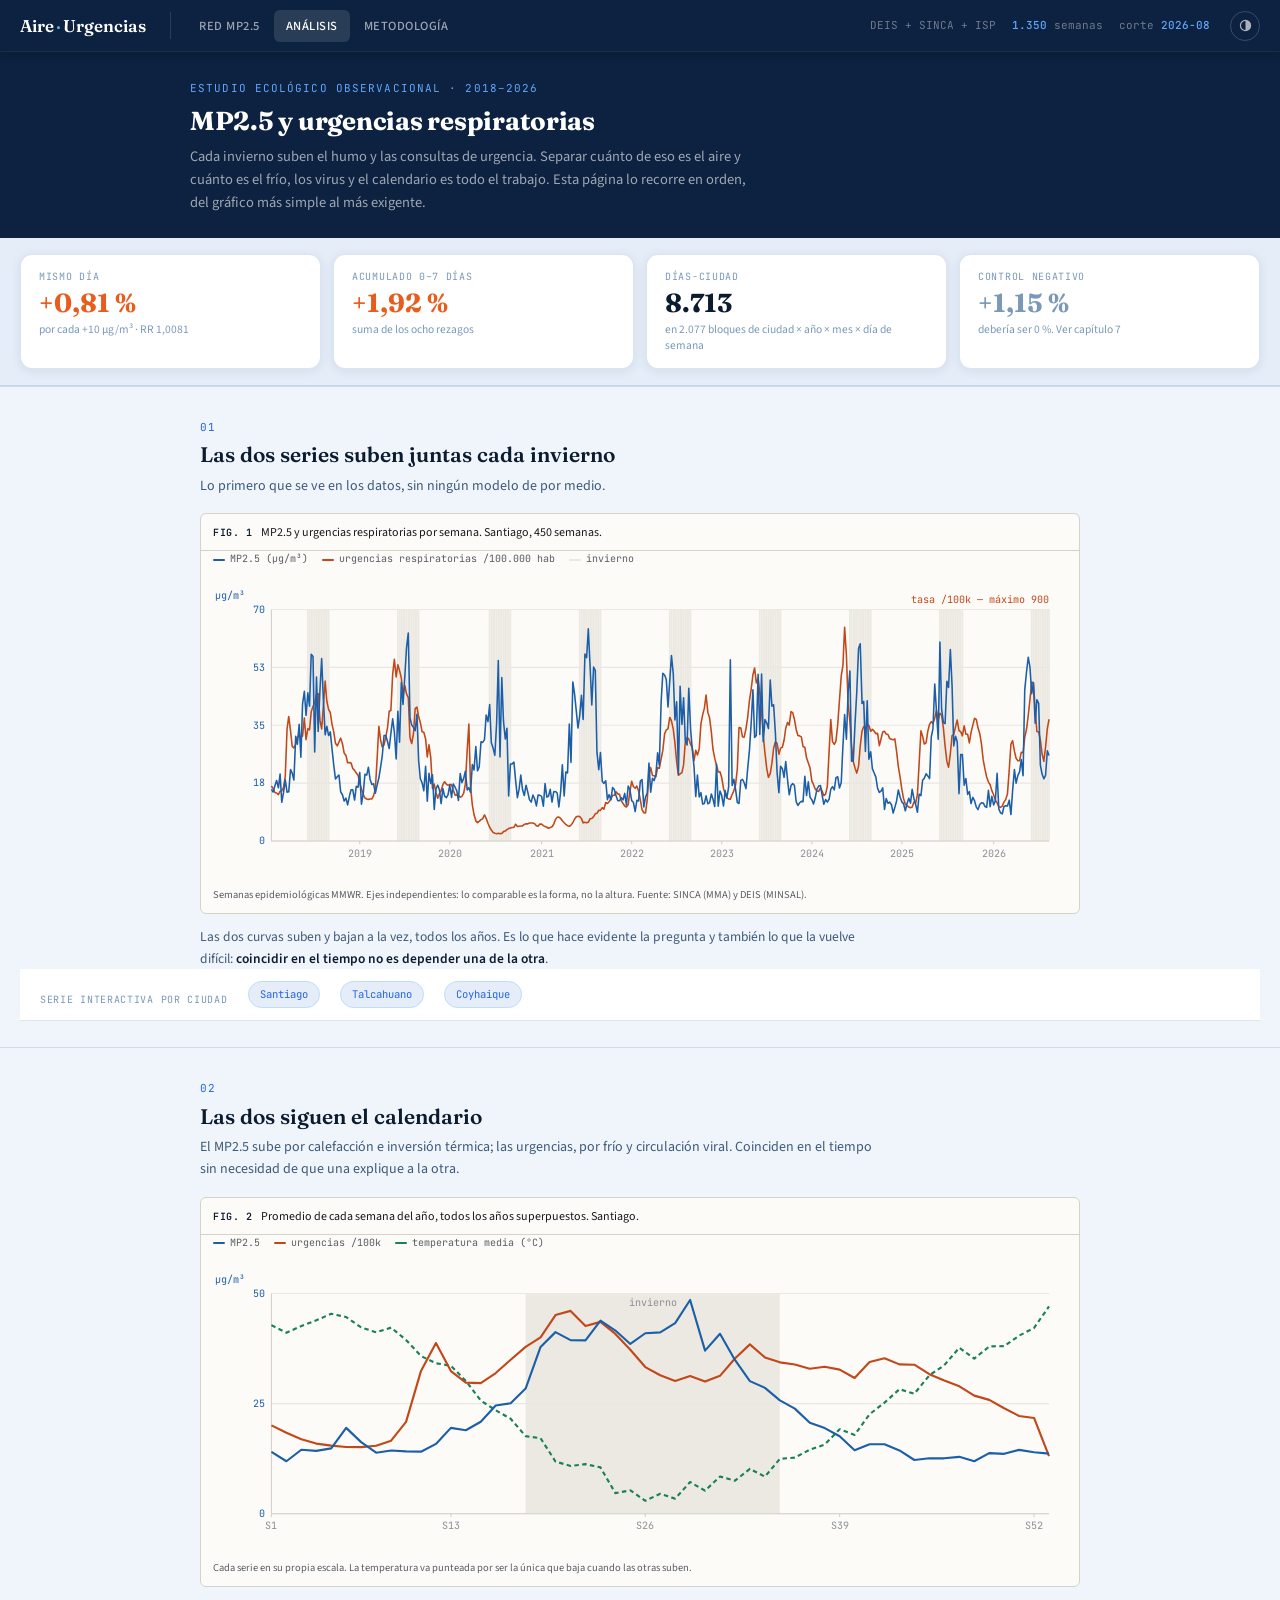
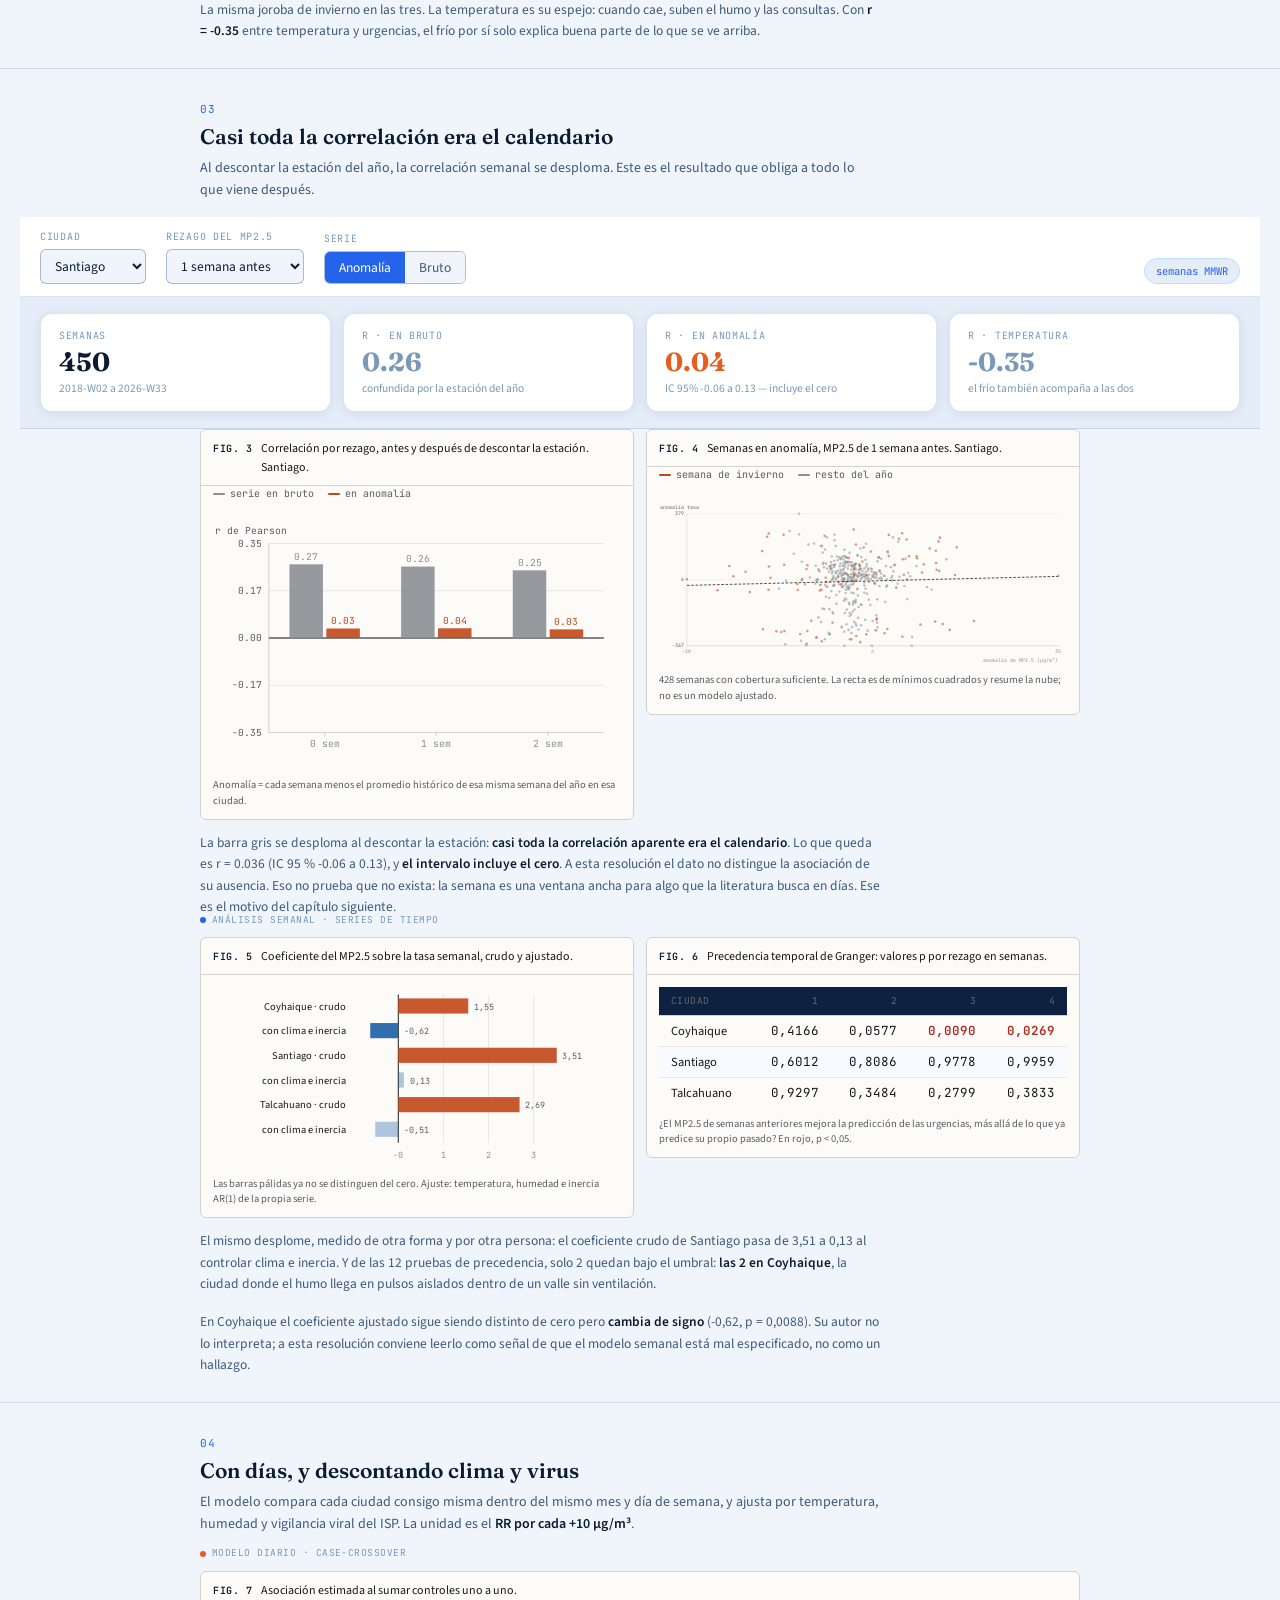
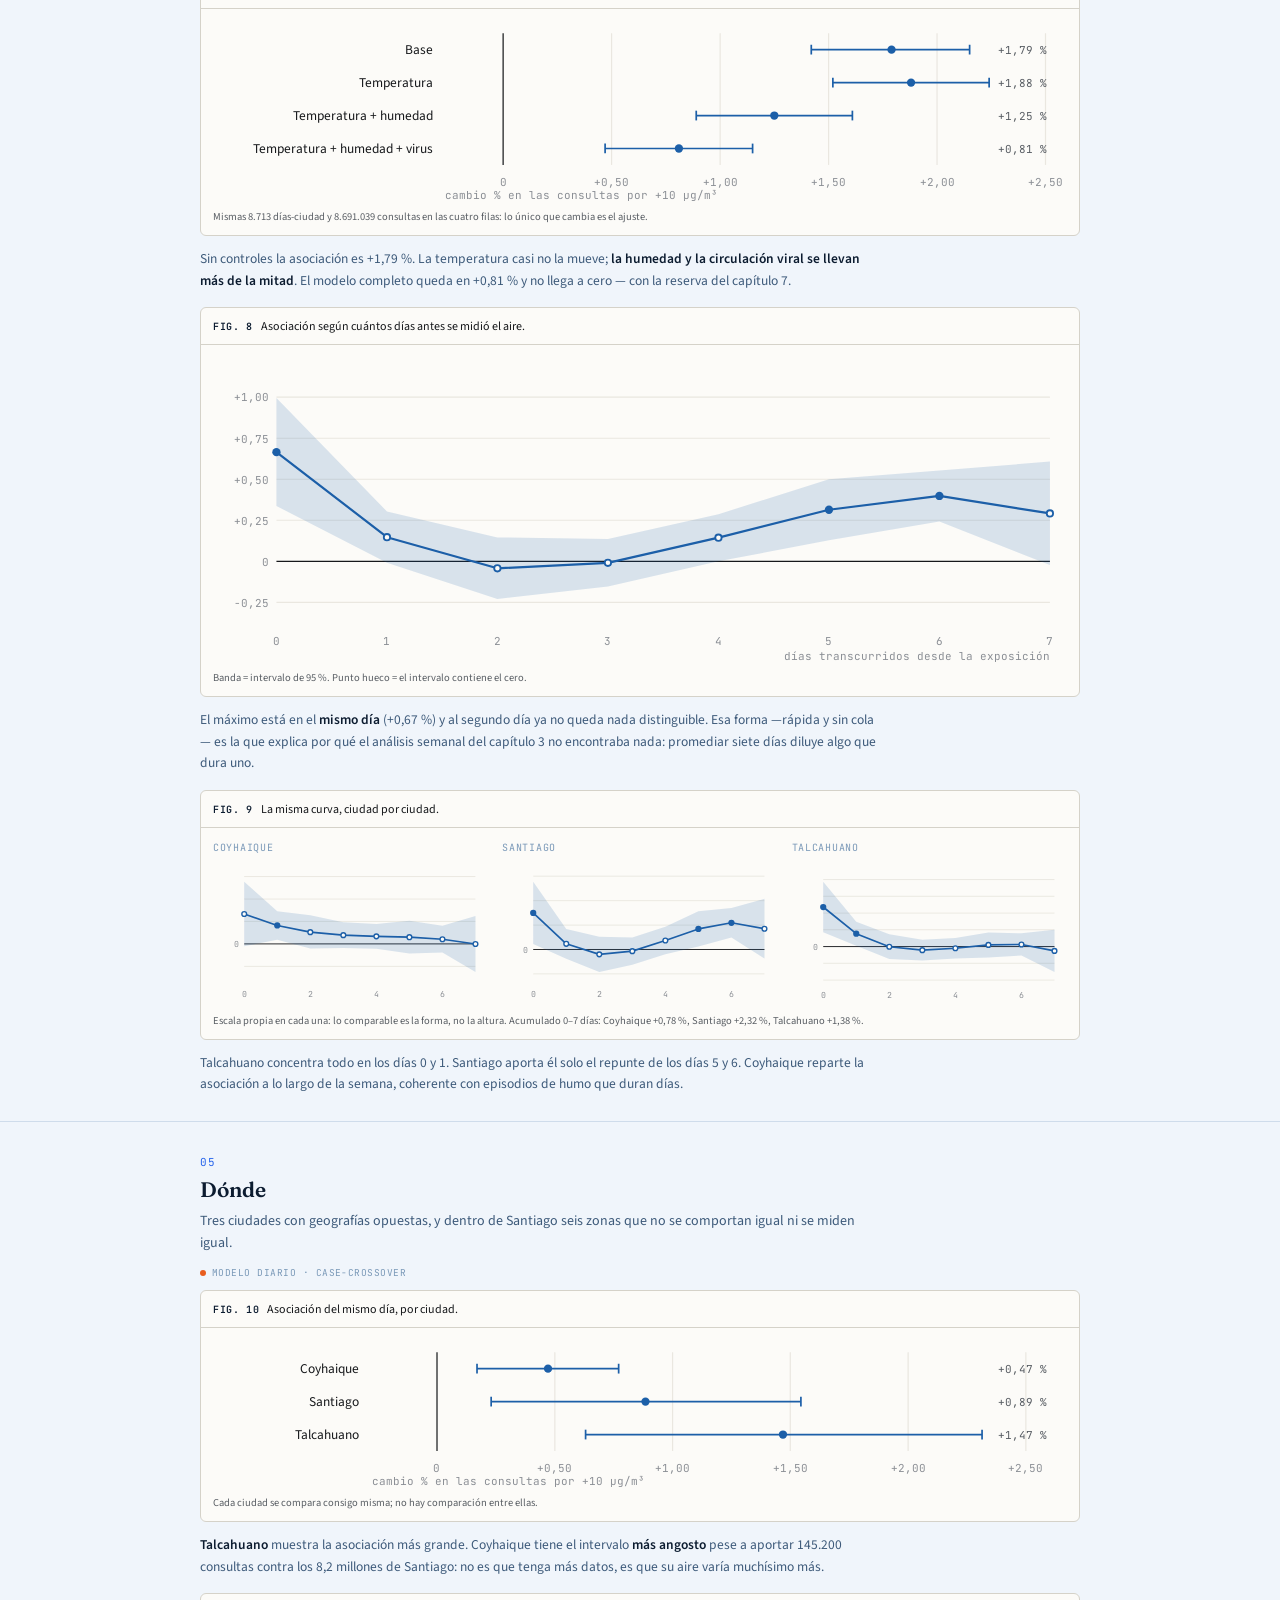
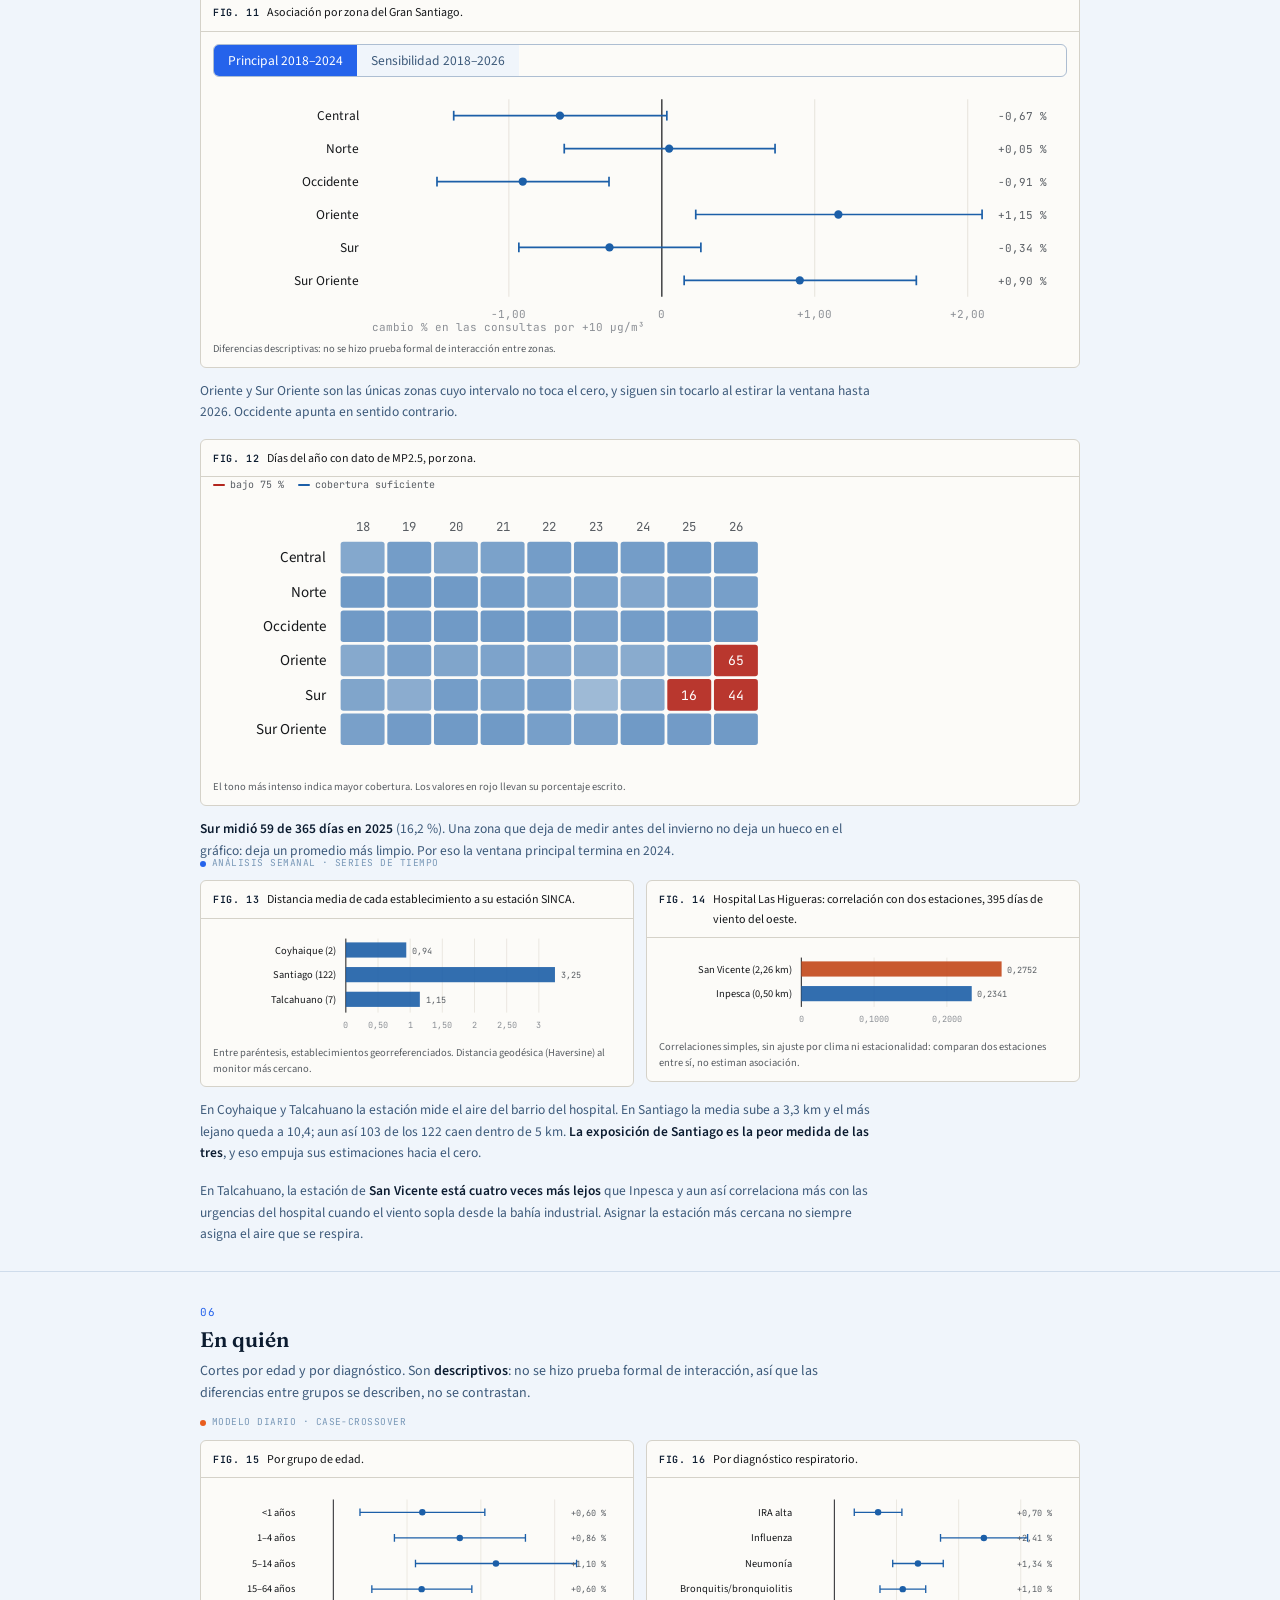
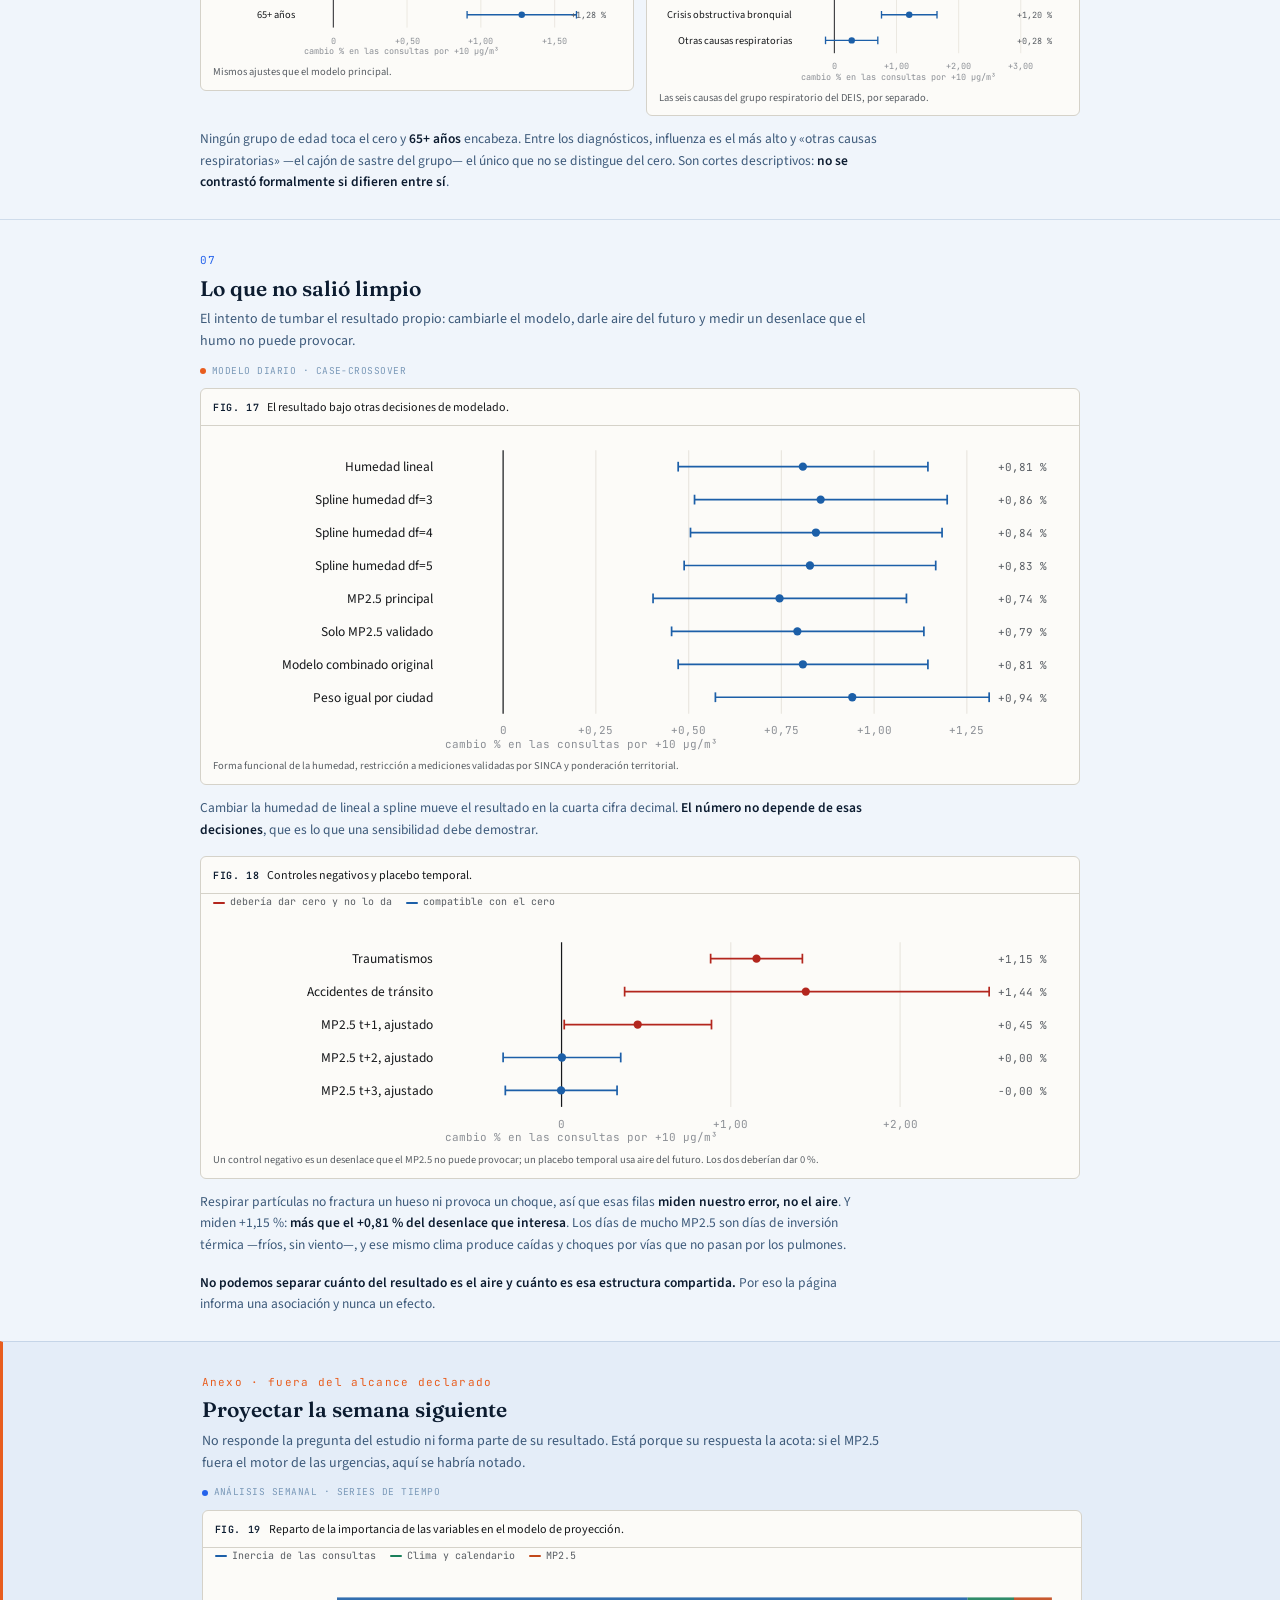
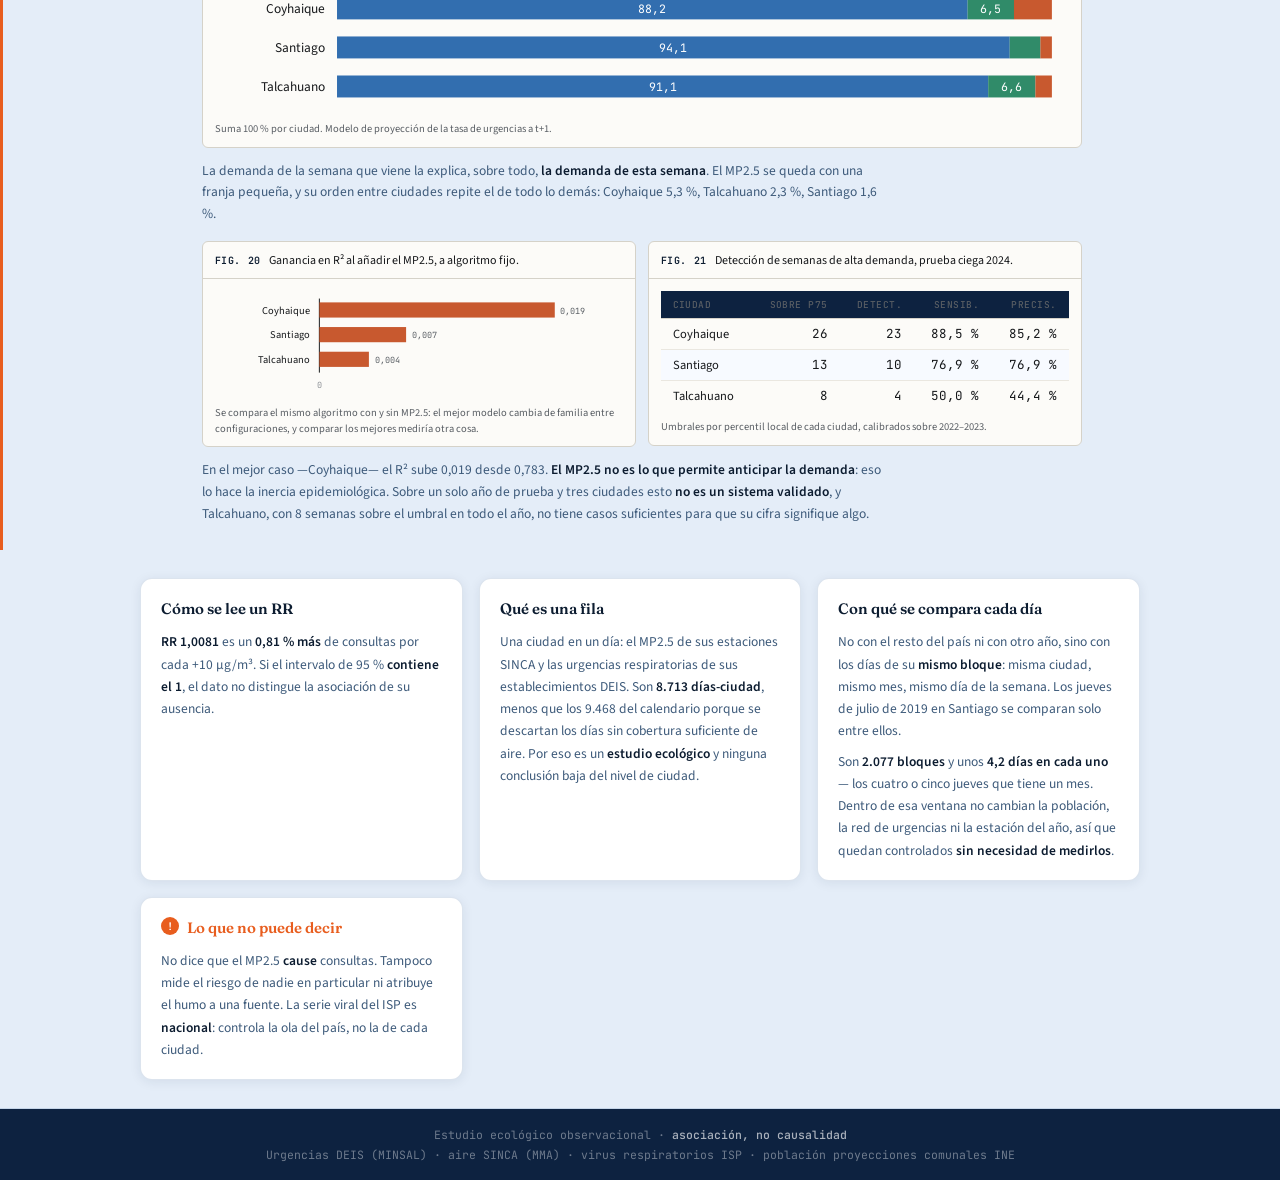
==== commit eb1bc8d2: "Servir plotly.js desde cdnjs y enlazar los gráficos temporales Cada uno de los tres gráficos traía p" ====
--- a/sitio/analisis.html
+++ b/sitio/analisis.html
@@ -49,6 +49,17 @@
   <p>Lo primero que se ve en los datos, sin ning&uacute;n modelo de por medio.</p>
  </div>
  <div class="cap-cuerpo" id="s-fenomeno"></div>
+ <div class="controles">
+  <div class="campo">
+   <label>Serie interactiva por ciudad</label>
+  </div>
+  <a class="pastilla" href="assets/graficos_temporales/temporal_santiago.html"
+     target="_blank" rel="noopener">Santiago</a>
+  <a class="pastilla" href="assets/graficos_temporales/temporal_talcahuano.html"
+     target="_blank" rel="noopener">Talcahuano</a>
+  <a class="pastilla" href="assets/graficos_temporales/temporal_coyhaique.html"
+     target="_blank" rel="noopener">Coyhaique</a>
+ </div>
 </section>
 
 <section class="cap">
--- a/sitio/assets/css/estilo.css
+++ b/sitio/assets/css/estilo.css
@@ -454,6 +454,9 @@
 .pastilla{font-family:var(--mono);font-size:10.5px;color:var(--azul-medio);
   border:1px solid var(--celeste-c);background:var(--fondo-alt);padding:4px 11px;
   border-radius:99px;white-space:nowrap}
+/* La pastilla como enlace: los gráficos interactivos del capítulo 01. */
+a.pastilla{text-decoration:none}
+a.pastilla:hover{border-color:var(--azul-medio)}
 
 /* ============ prosa ============ */
 .prosa{max-width:800px;margin:0 auto;padding:36px 0 48px}
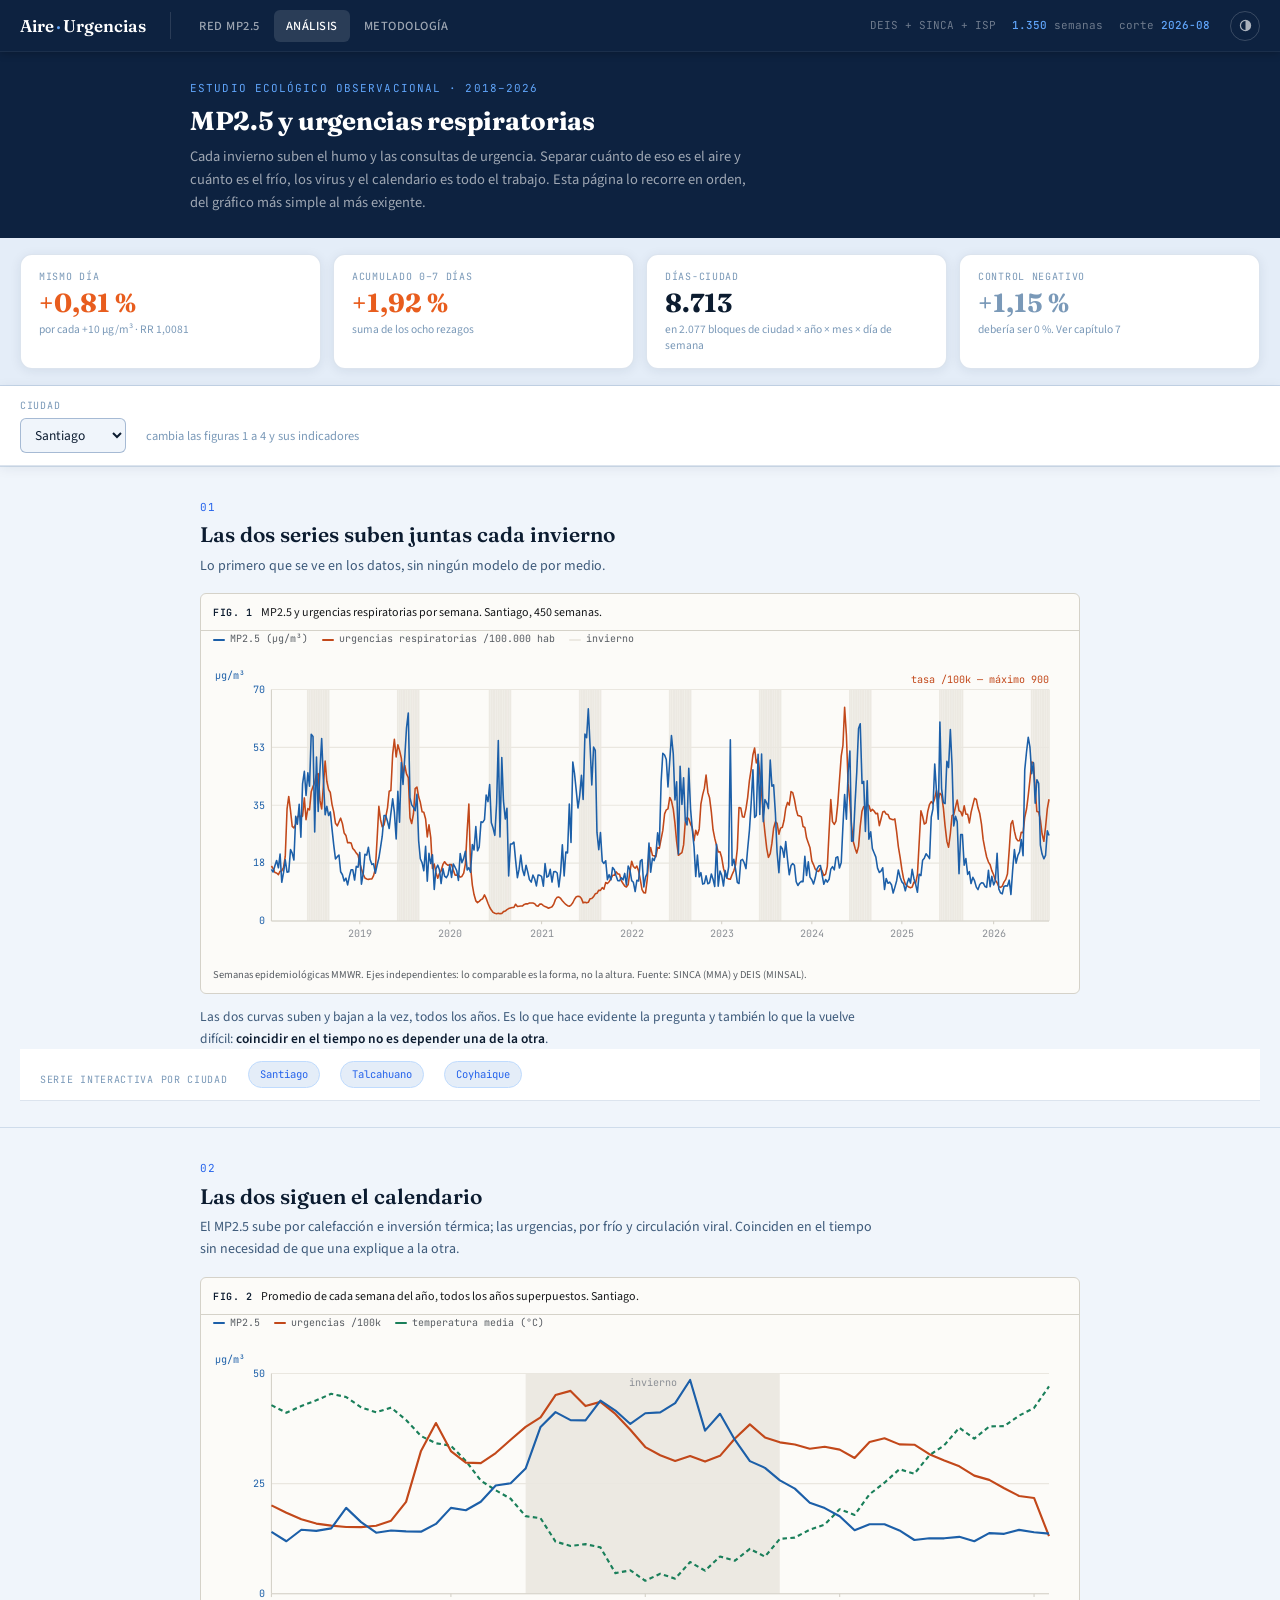
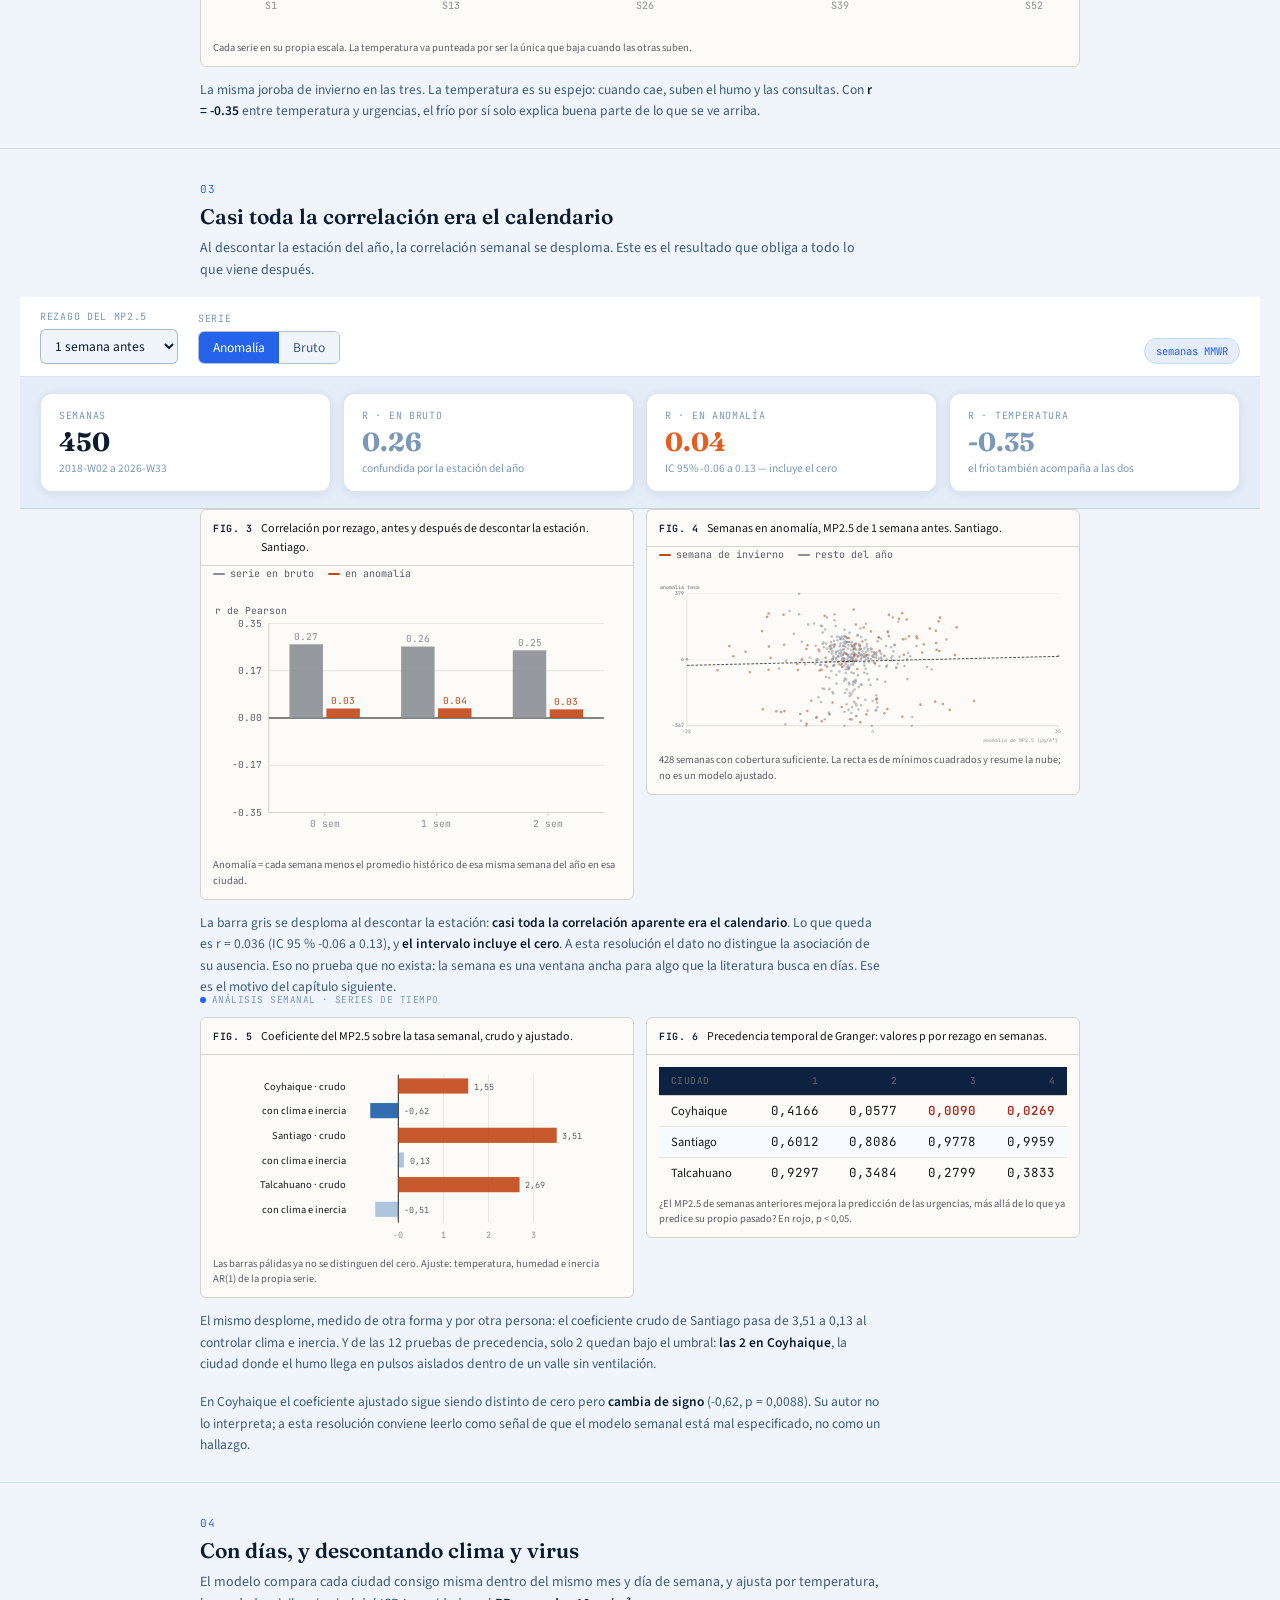
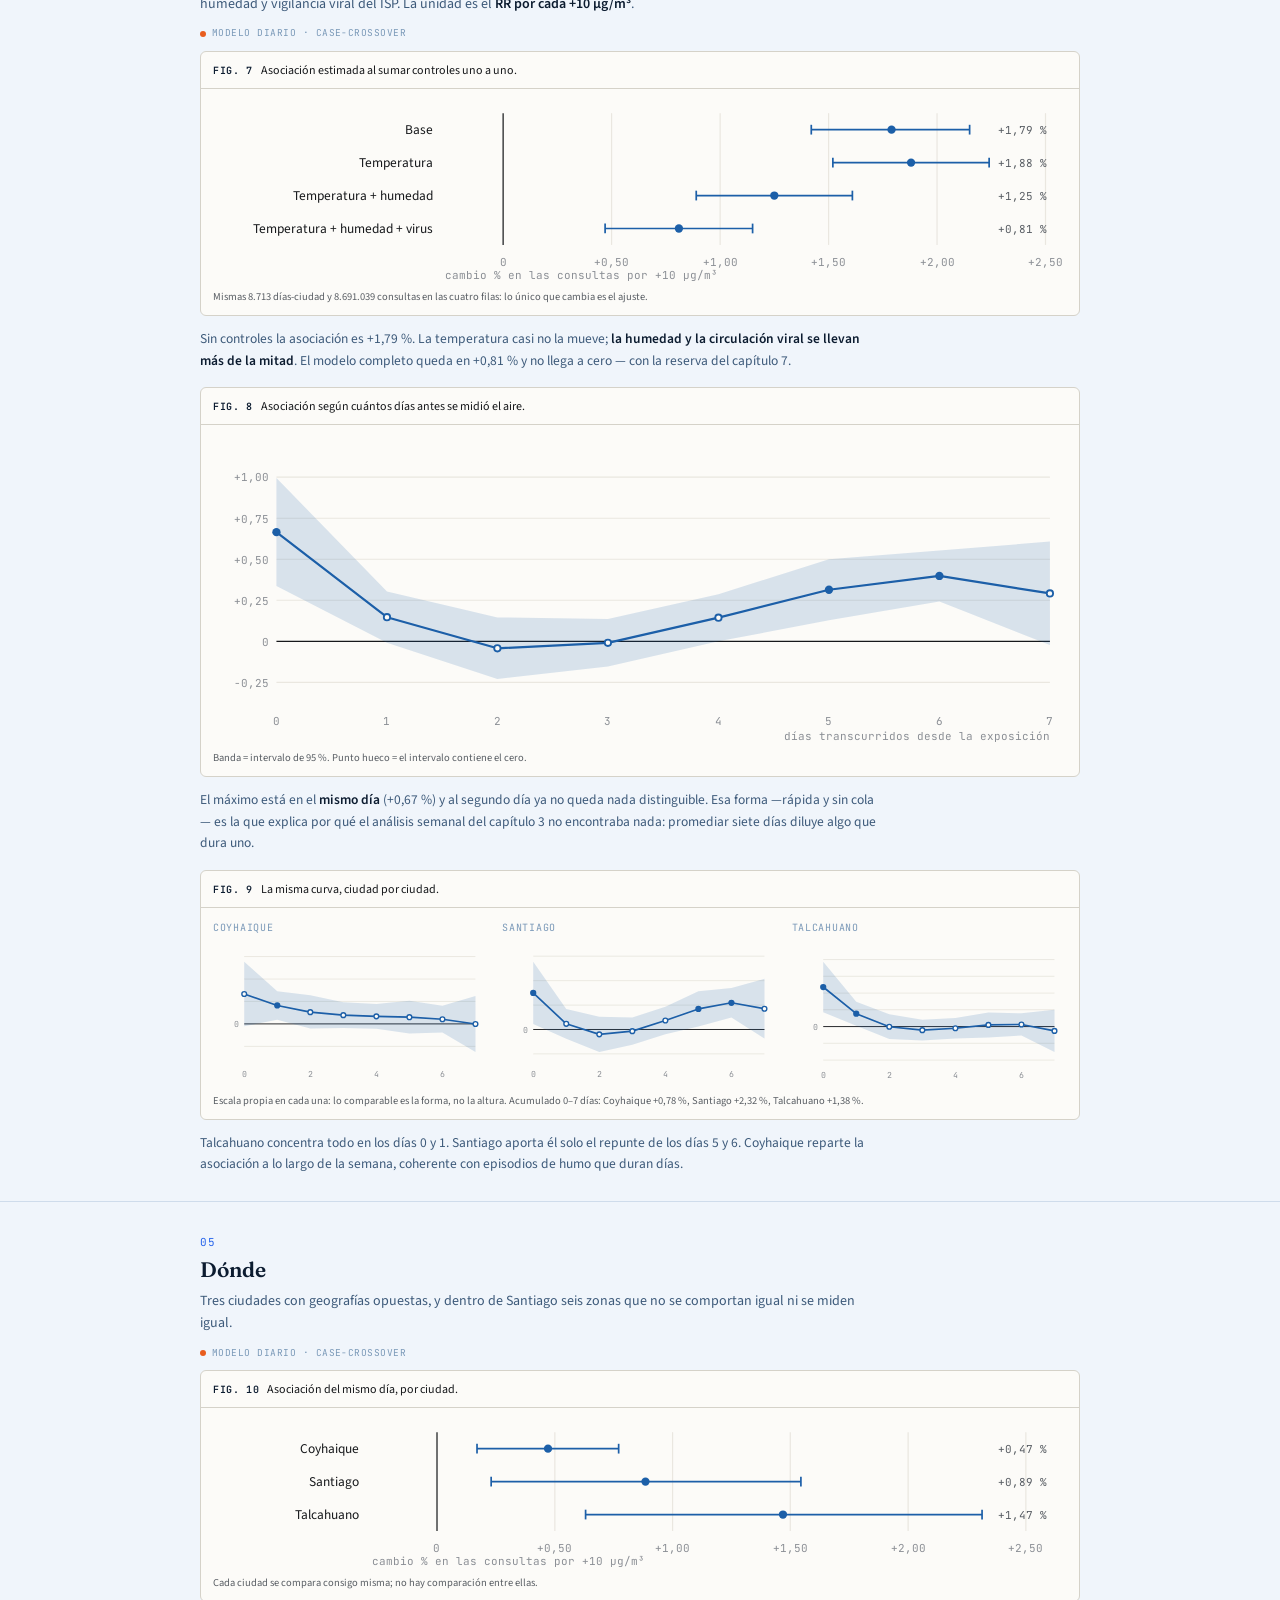
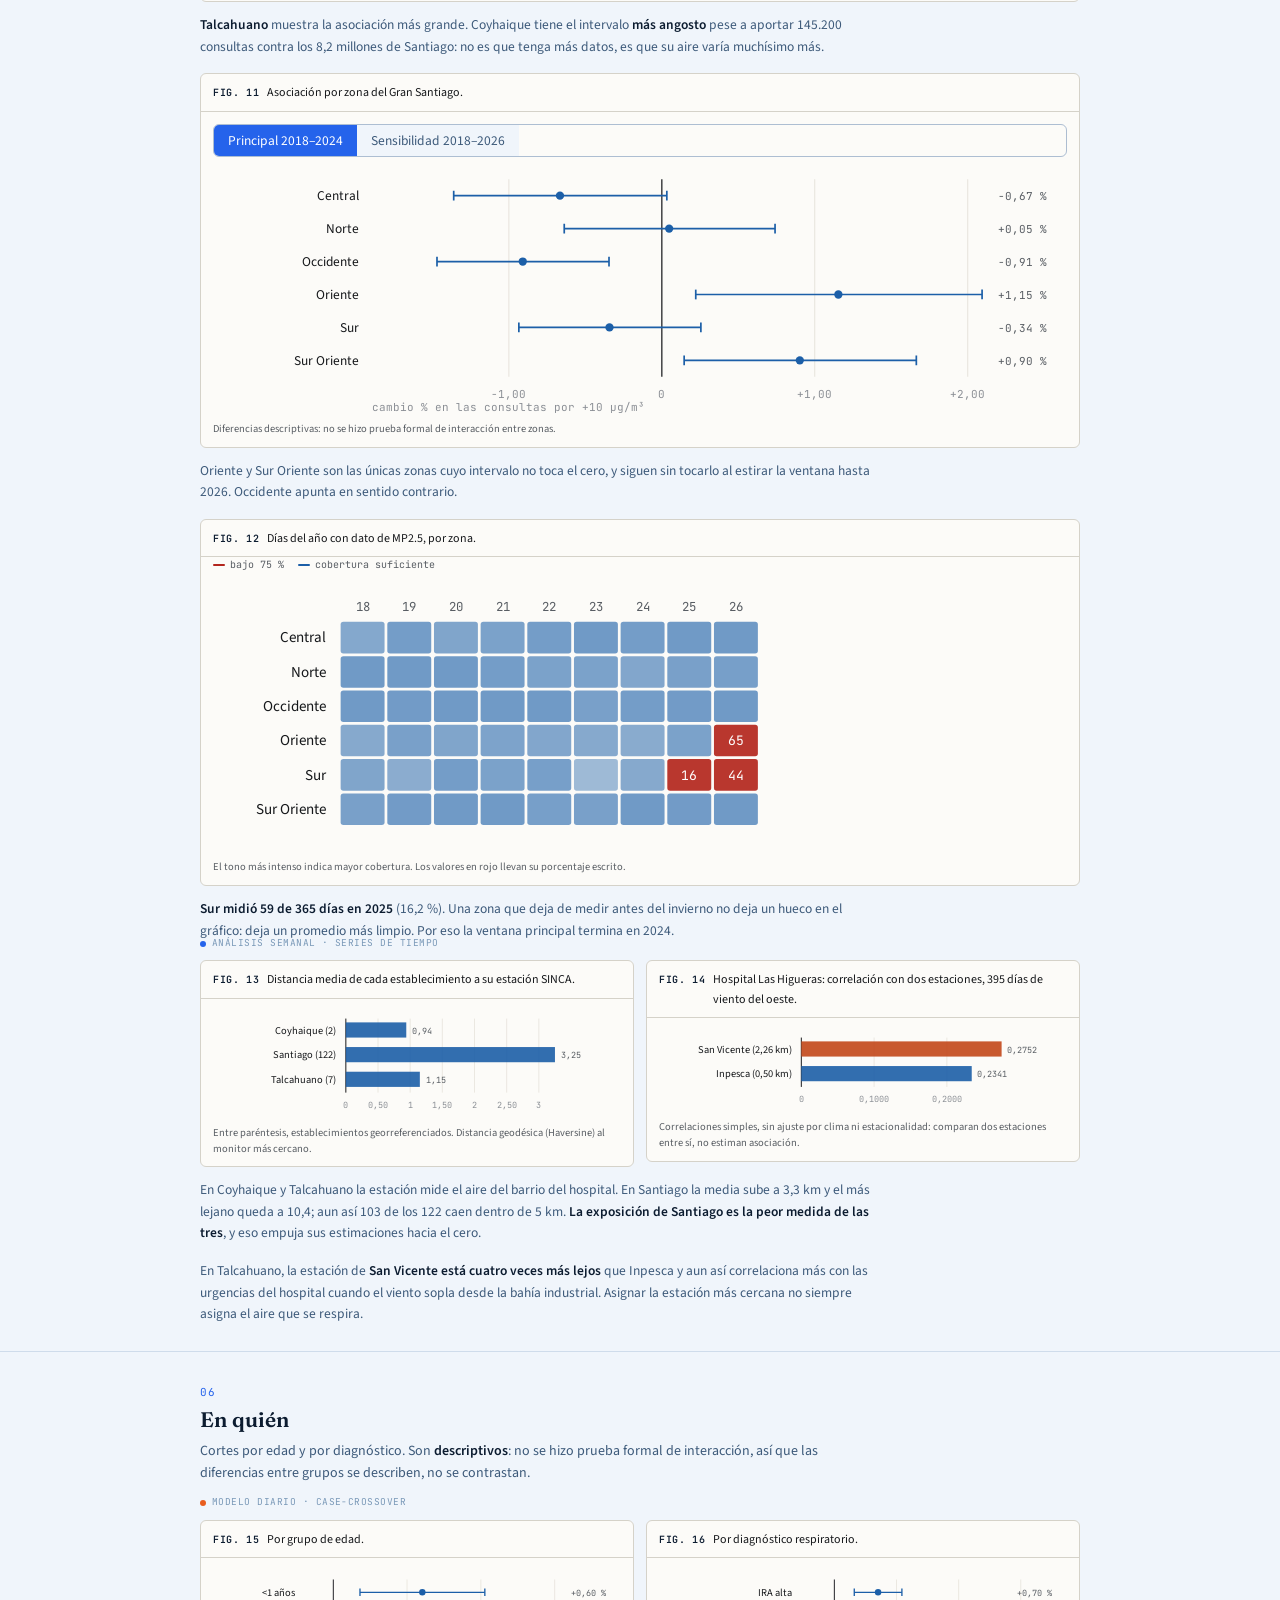
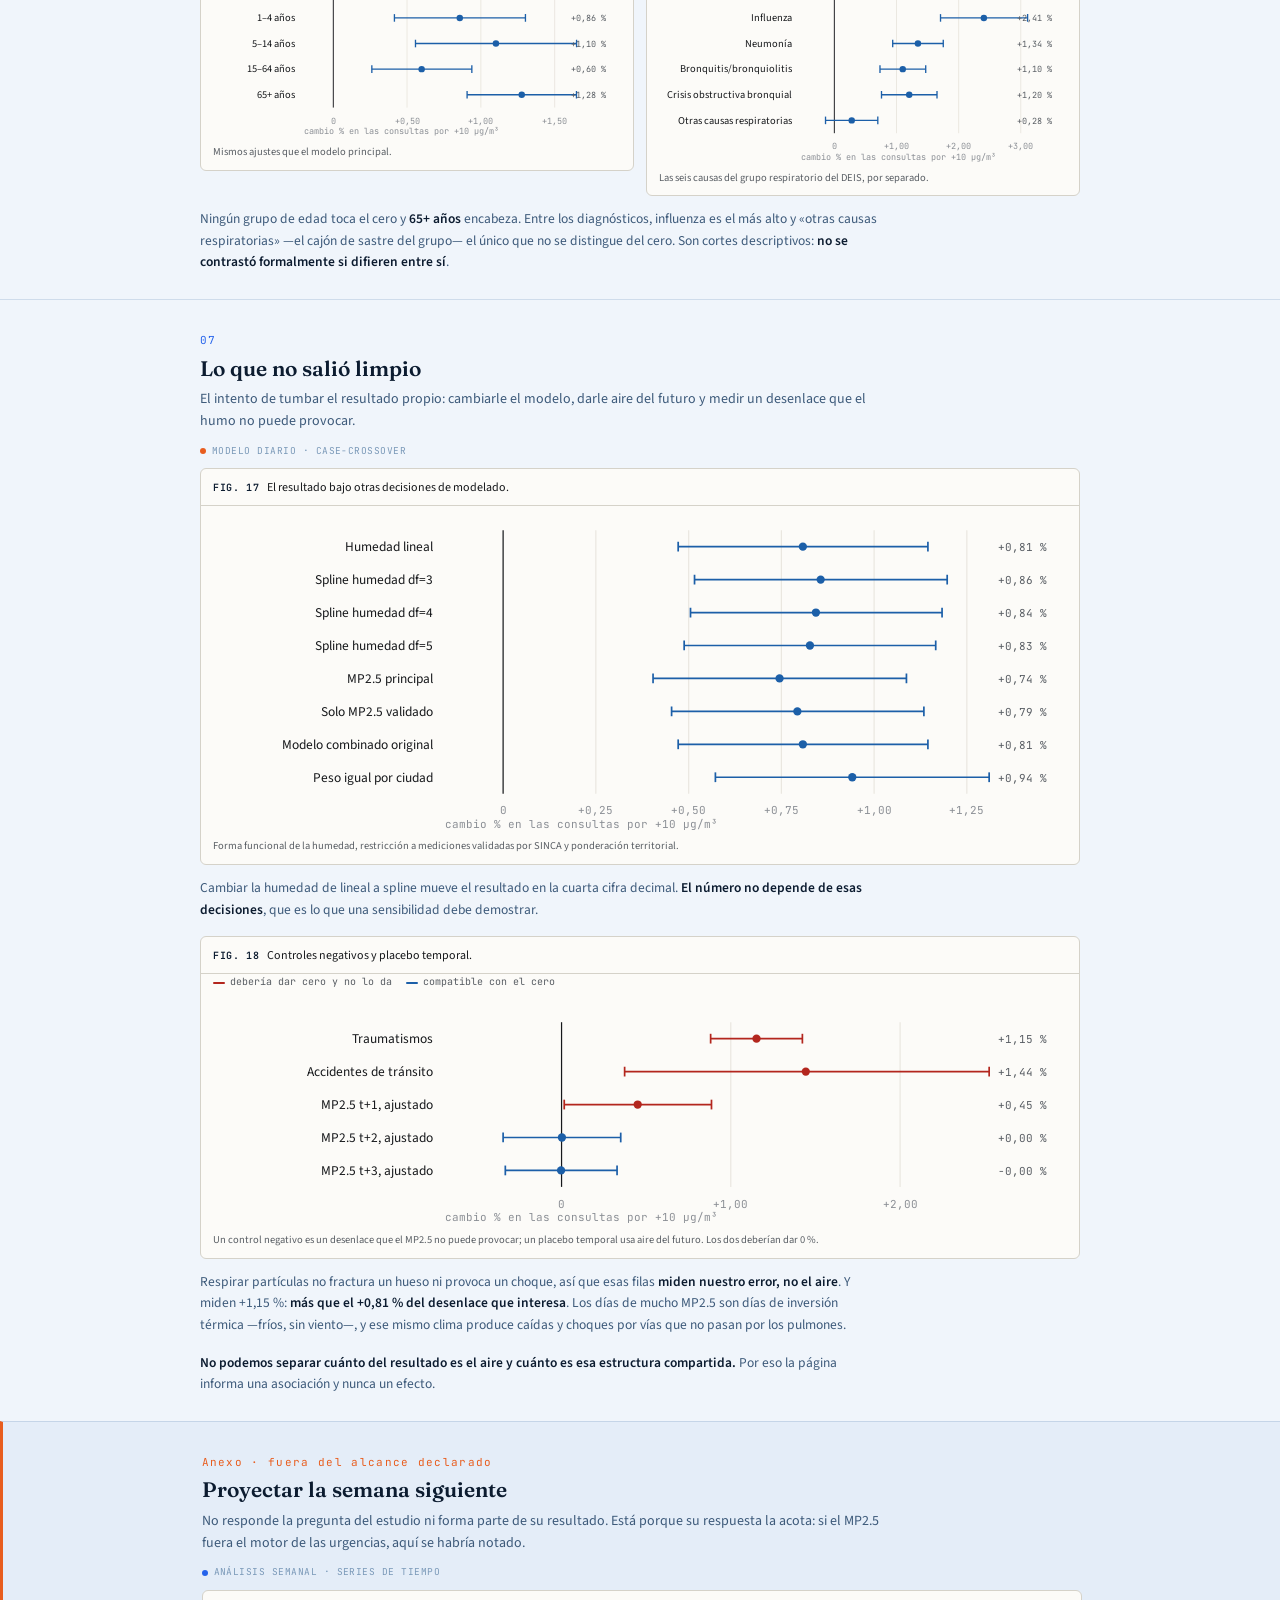
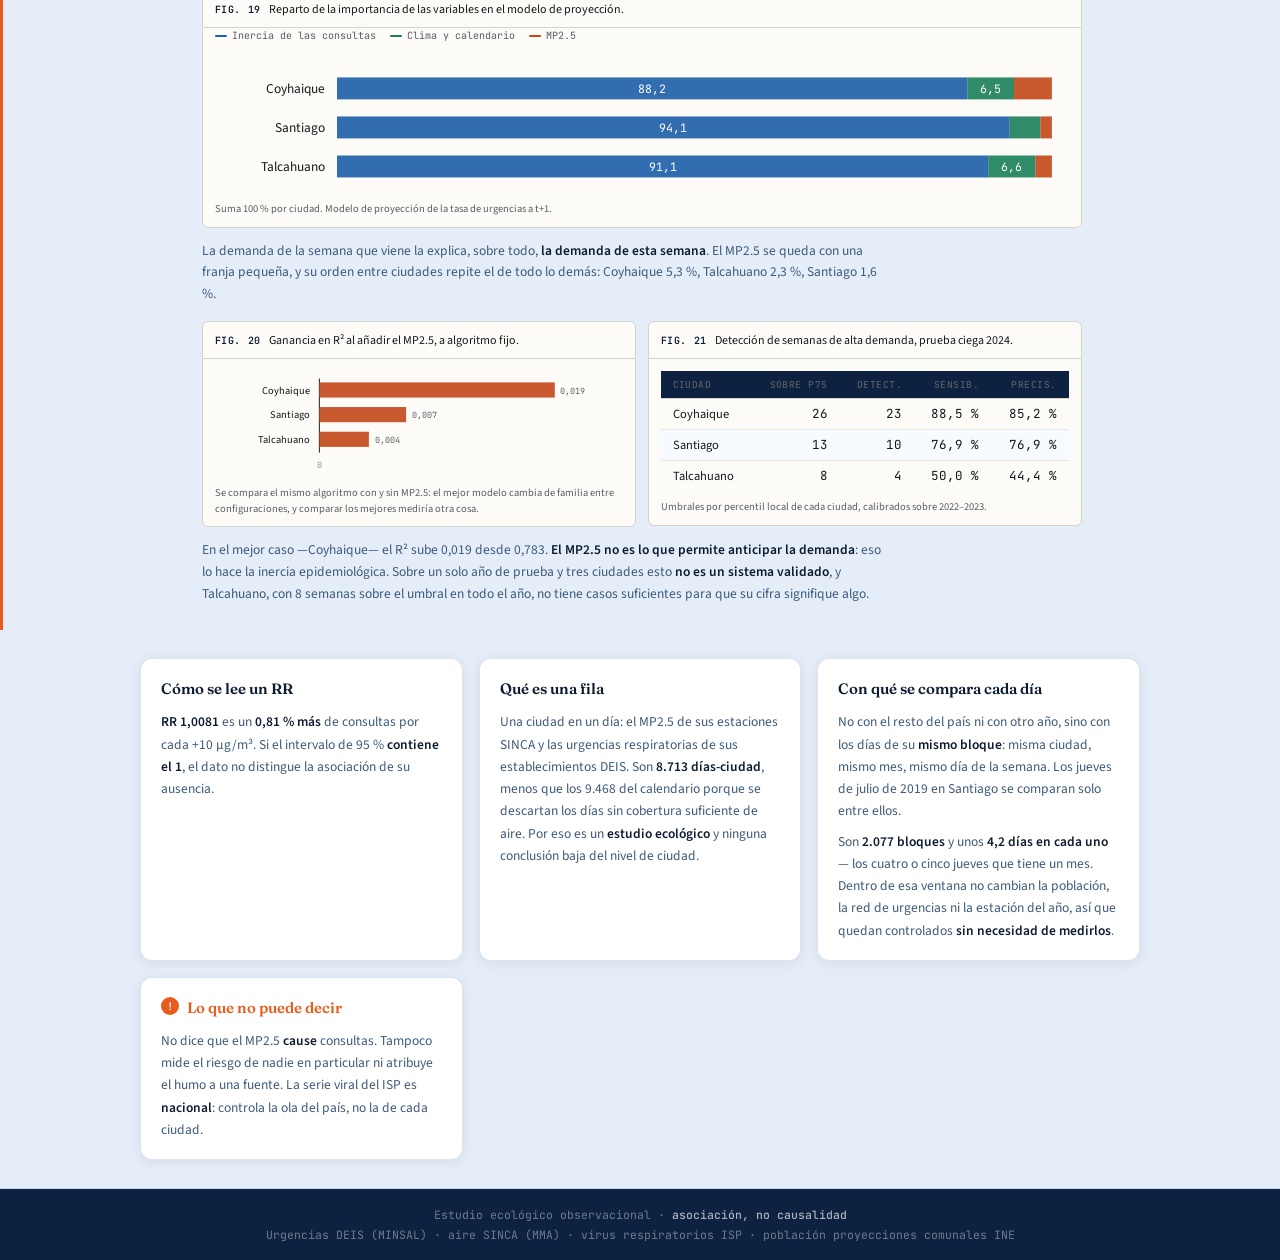
==== commit e4b972ac: "Agregar selector de ciudad y ajustar estilos para capítulos 01 a 03" ====
--- a/sitio/analisis.html
+++ b/sitio/analisis.html
@@ -42,6 +42,18 @@
 
 <div class="indicadores" id="m-indicadores"></div>
 
+<!-- La ciudad gobierna las figuras 1 a 4, repartidas entre los capitulos 01 y 03.
+     El selector va antes de ellos y los envuelve: se queda a la vista mientras se
+     recorren y se va al llegar al 04, que ya es de las tres ciudades juntas. -->
+<div class="por-ciudad">
+<div class="controles controles-ciudad">
+ <div class="campo">
+  <label for="sel-ciudad">Ciudad</label>
+  <select id="sel-ciudad"></select>
+ </div>
+ <span class="nota">cambia las figuras 1 a 4 y sus indicadores</span>
+</div>
+
 <section class="cap">
  <div class="cap-cab">
   <span class="cap-n">01</span>
@@ -81,10 +93,6 @@
    desploma. Este es el resultado que obliga a todo lo que viene despu&eacute;s.</p>
  </div>
  <div class="controles">
-  <div class="campo">
-   <label for="sel-ciudad">Ciudad</label>
-   <select id="sel-ciudad"></select>
-  </div>
   <div class="campo">
    <label for="sel-rezago">Rezago del MP2.5</label>
    <select id="sel-rezago">
@@ -108,6 +116,7 @@
       mueve un control, y borraria lo que otro script hubiera insertado. -->
  <div class="cap-cuerpo" id="s-trampa-nt"></div>
 </section>
+</div>
 
 <section class="cap">
  <div class="cap-cab">
--- a/sitio/assets/css/estilo.css
+++ b/sitio/assets/css/estilo.css
@@ -505,6 +505,12 @@
 .campo select{font-family:var(--sans);font-size:13.5px;padding:6px 10px;
   border:1px solid var(--linea-2);border-radius:6px;background:var(--fondo);
   color:var(--tinta);cursor:pointer}
+.controles .nota{font-size:12.5px;color:var(--tinta-3);padding-bottom:7px}
+/* El selector de ciudad acompaña la lectura de los capítulos 01 a 03 bajo la barra.
+   En pantalla angosta la barra cambia de alto y no hay dónde anclarlo. */
+@media (min-width:761px){
+  .controles-ciudad{position:sticky;top:52px;z-index:5;box-shadow:var(--sombra)}
+}
 .conmutador{display:flex;border:1px solid var(--linea-2);border-radius:6px;overflow:hidden}
 .conmutador button{font-family:var(--sans);font-size:13.5px;padding:6px 14px;border:0;
   background:var(--fondo);color:var(--tinta-2);cursor:pointer;transition:background .12s}
